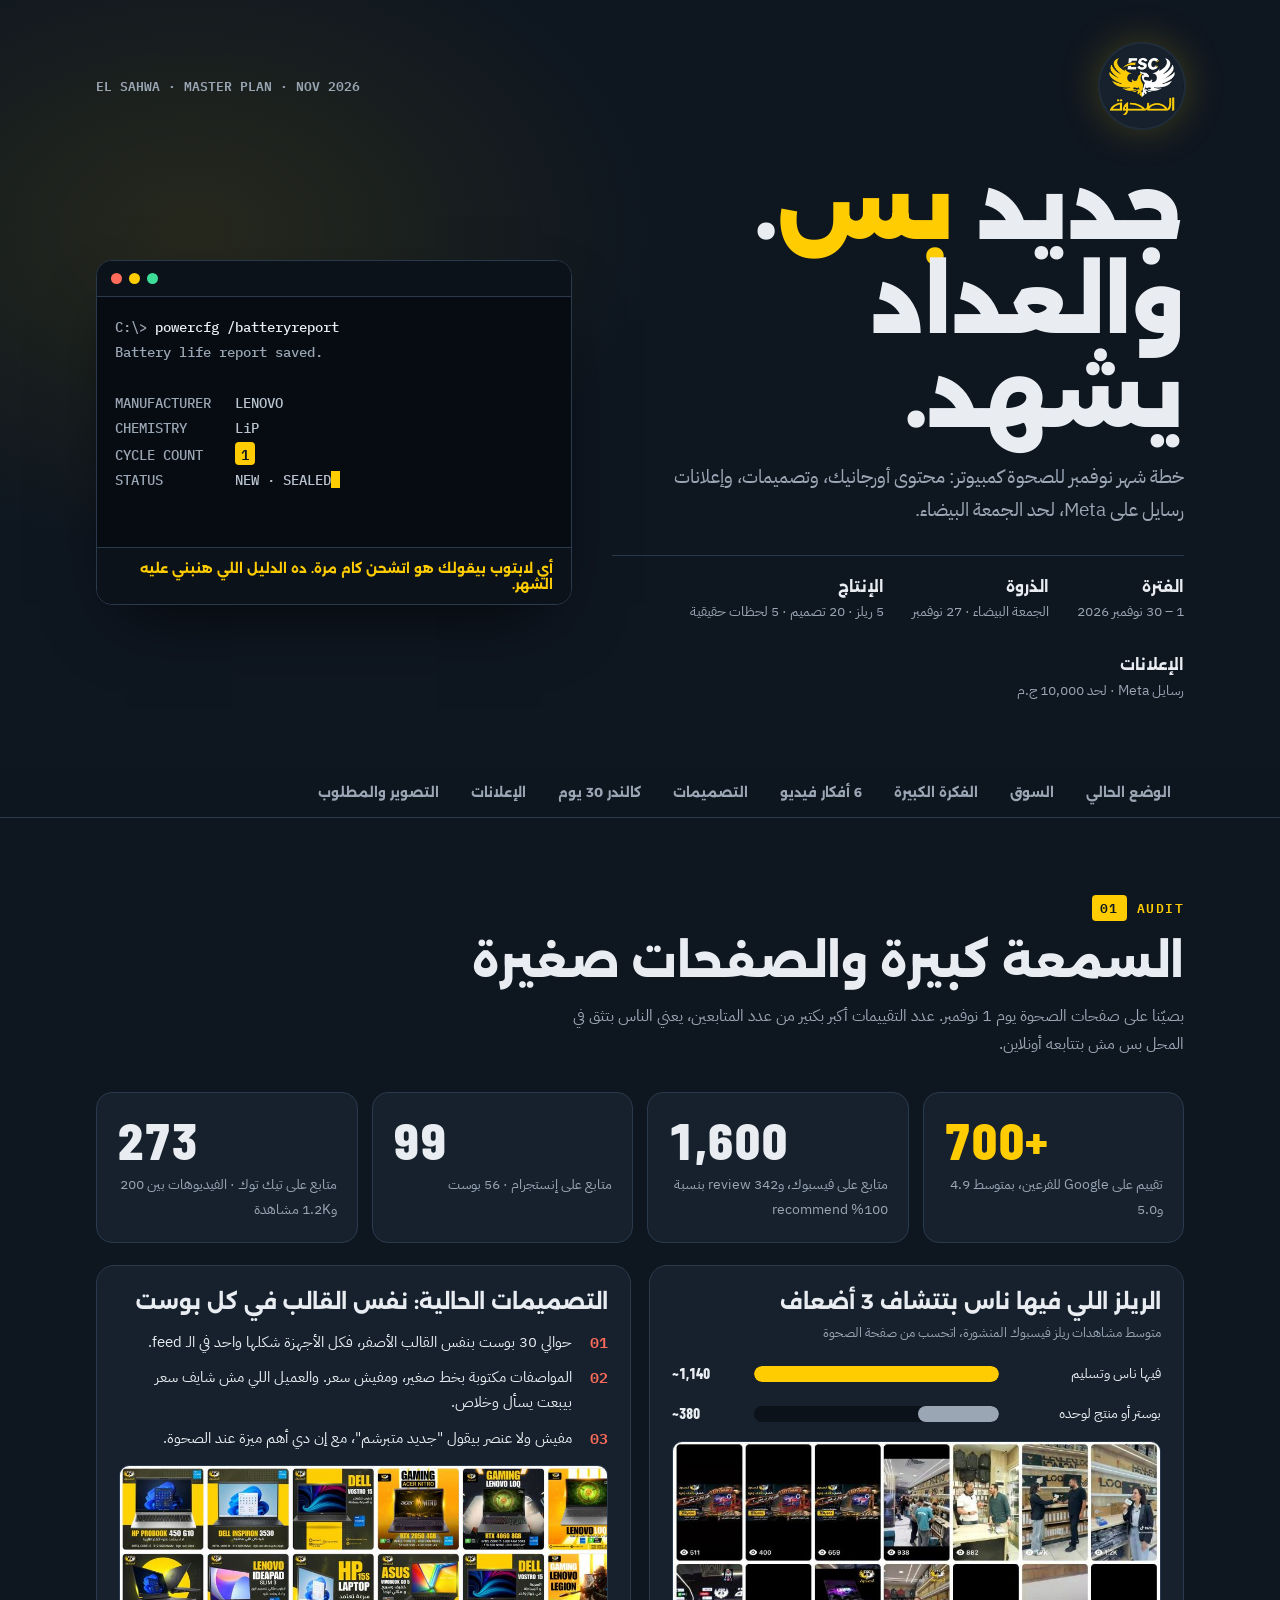
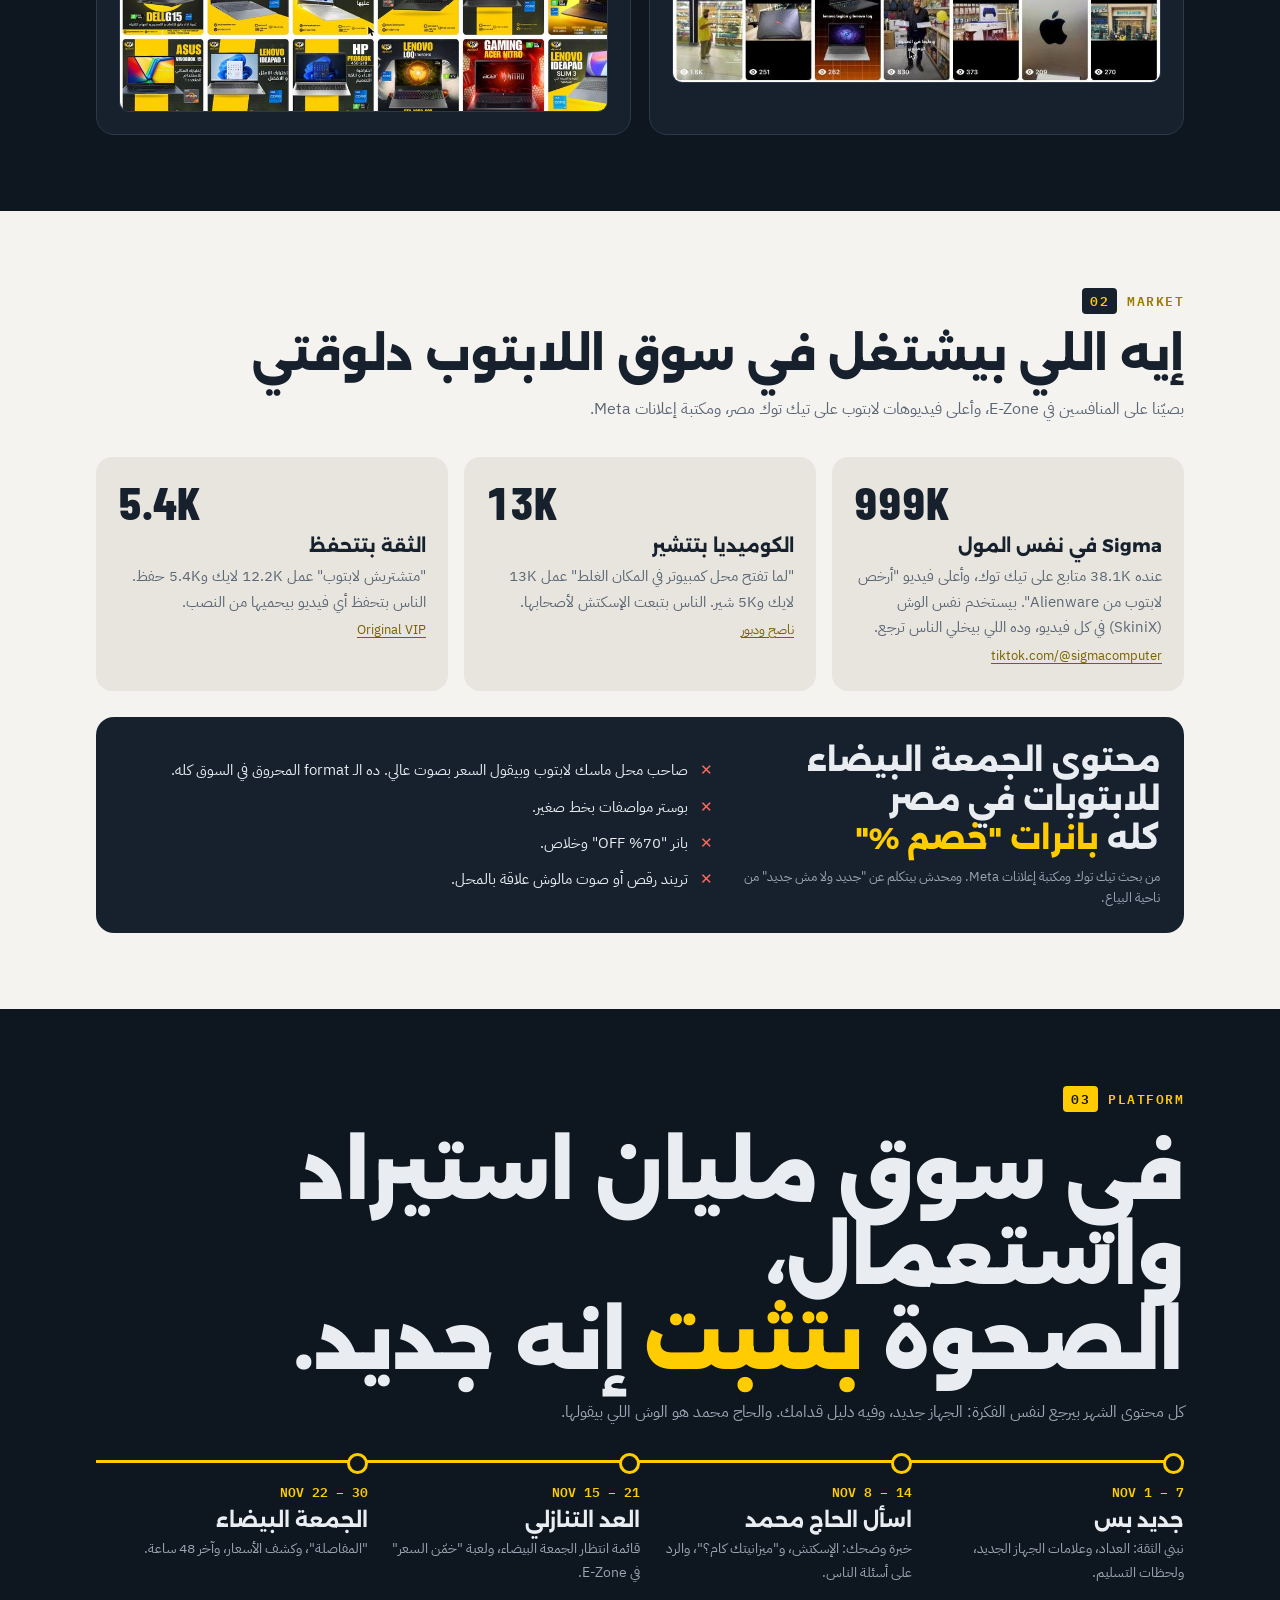
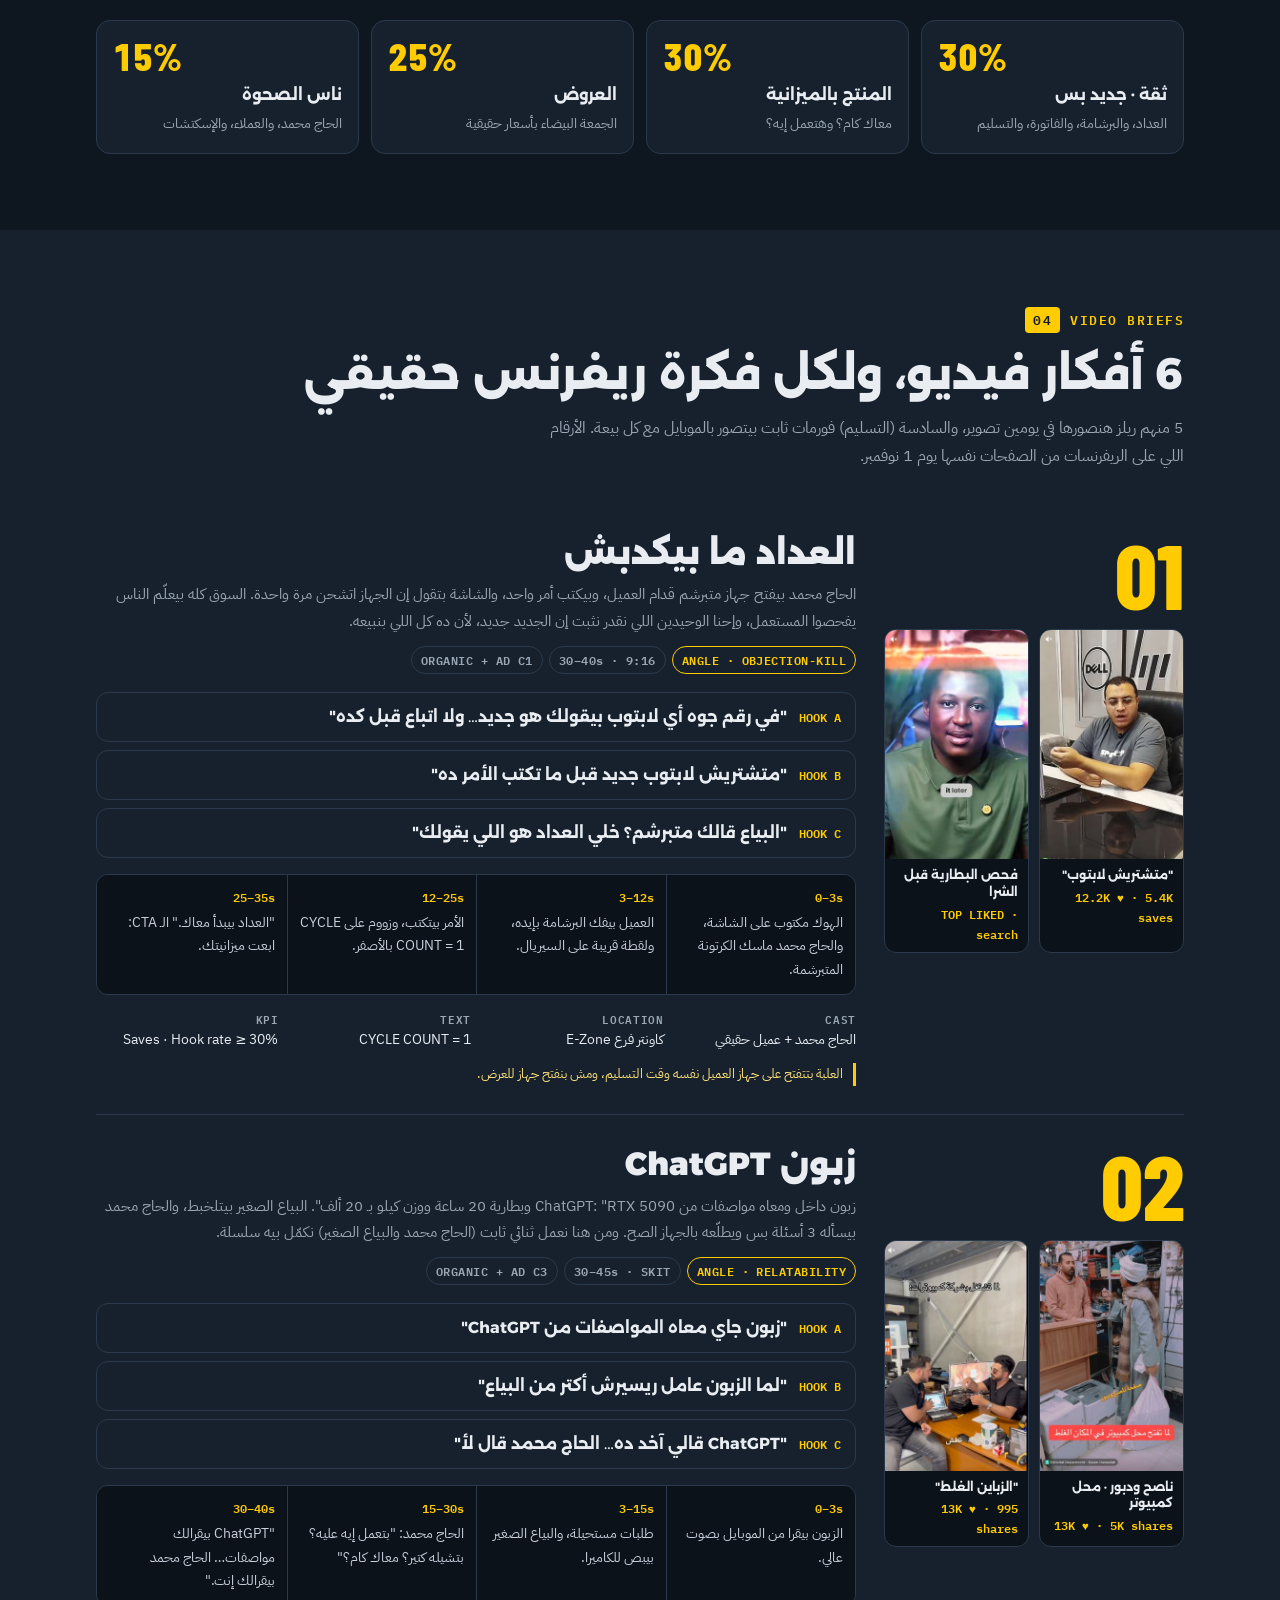
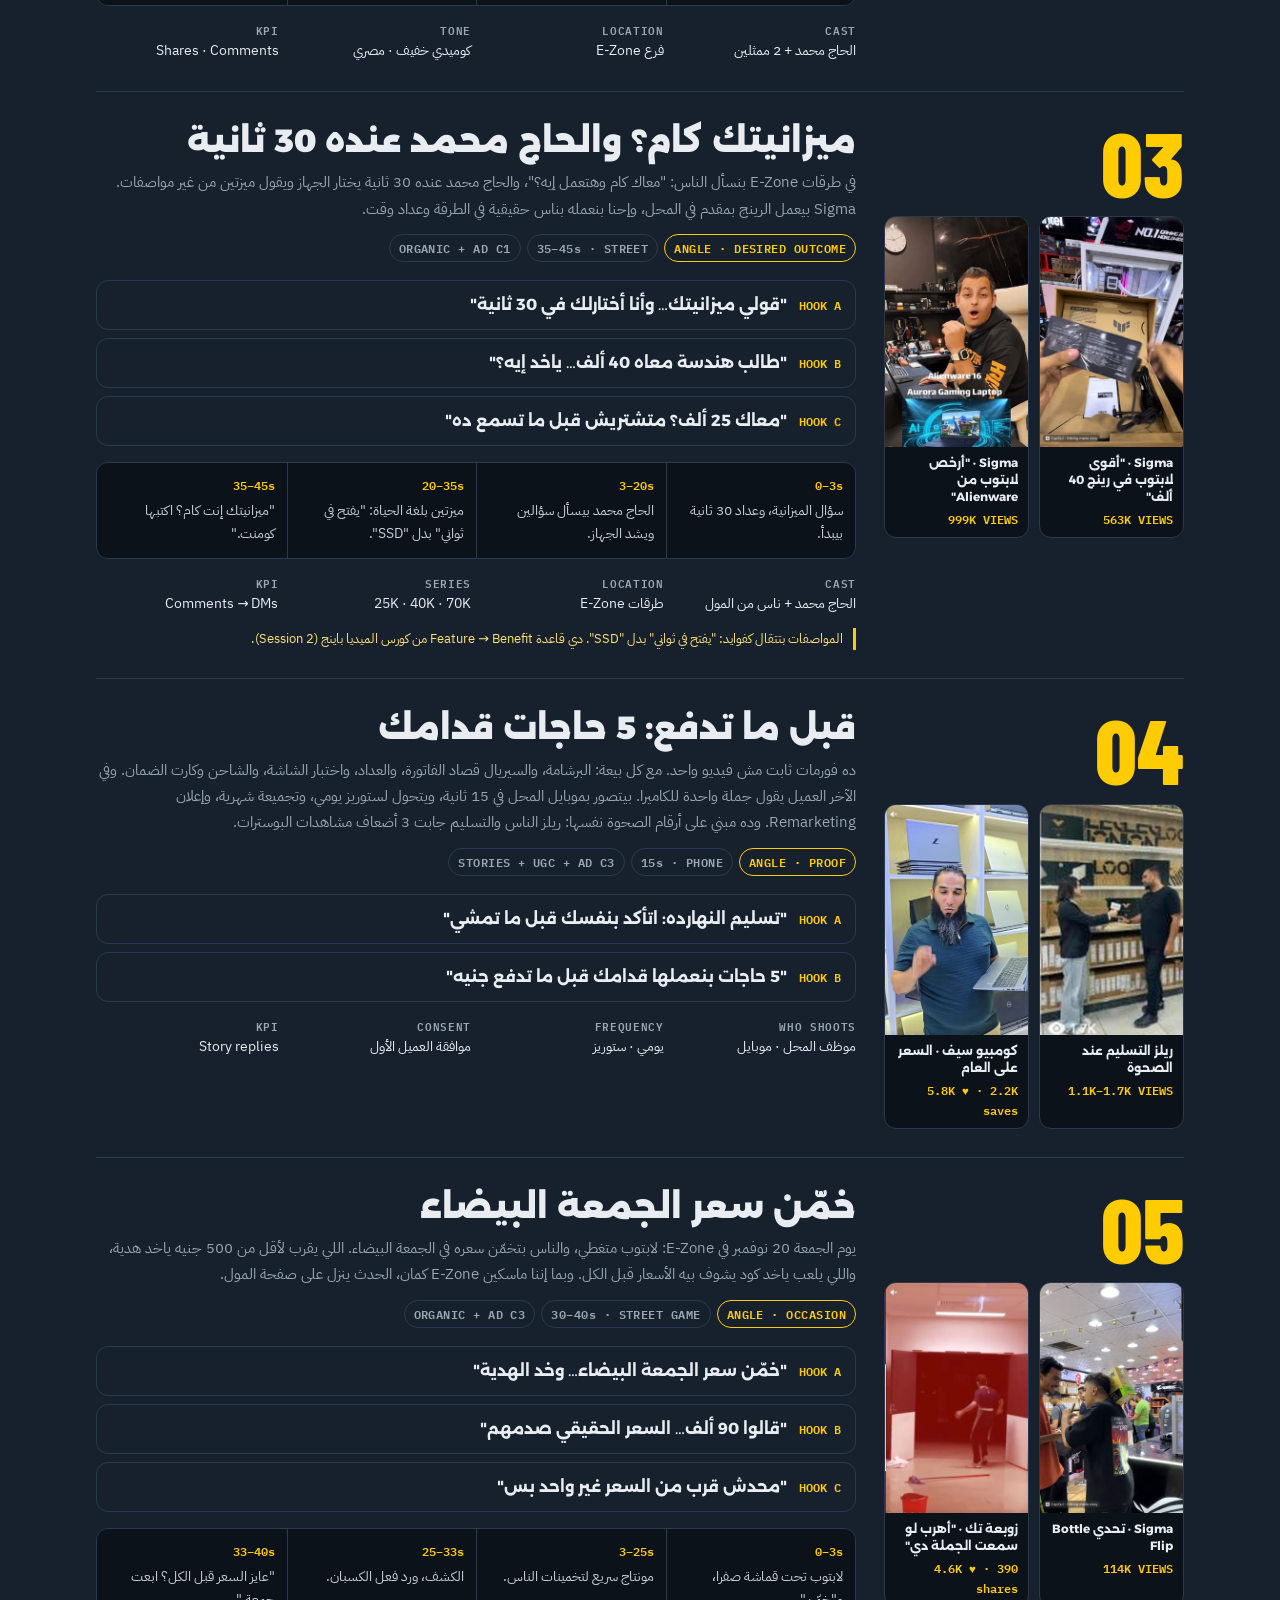
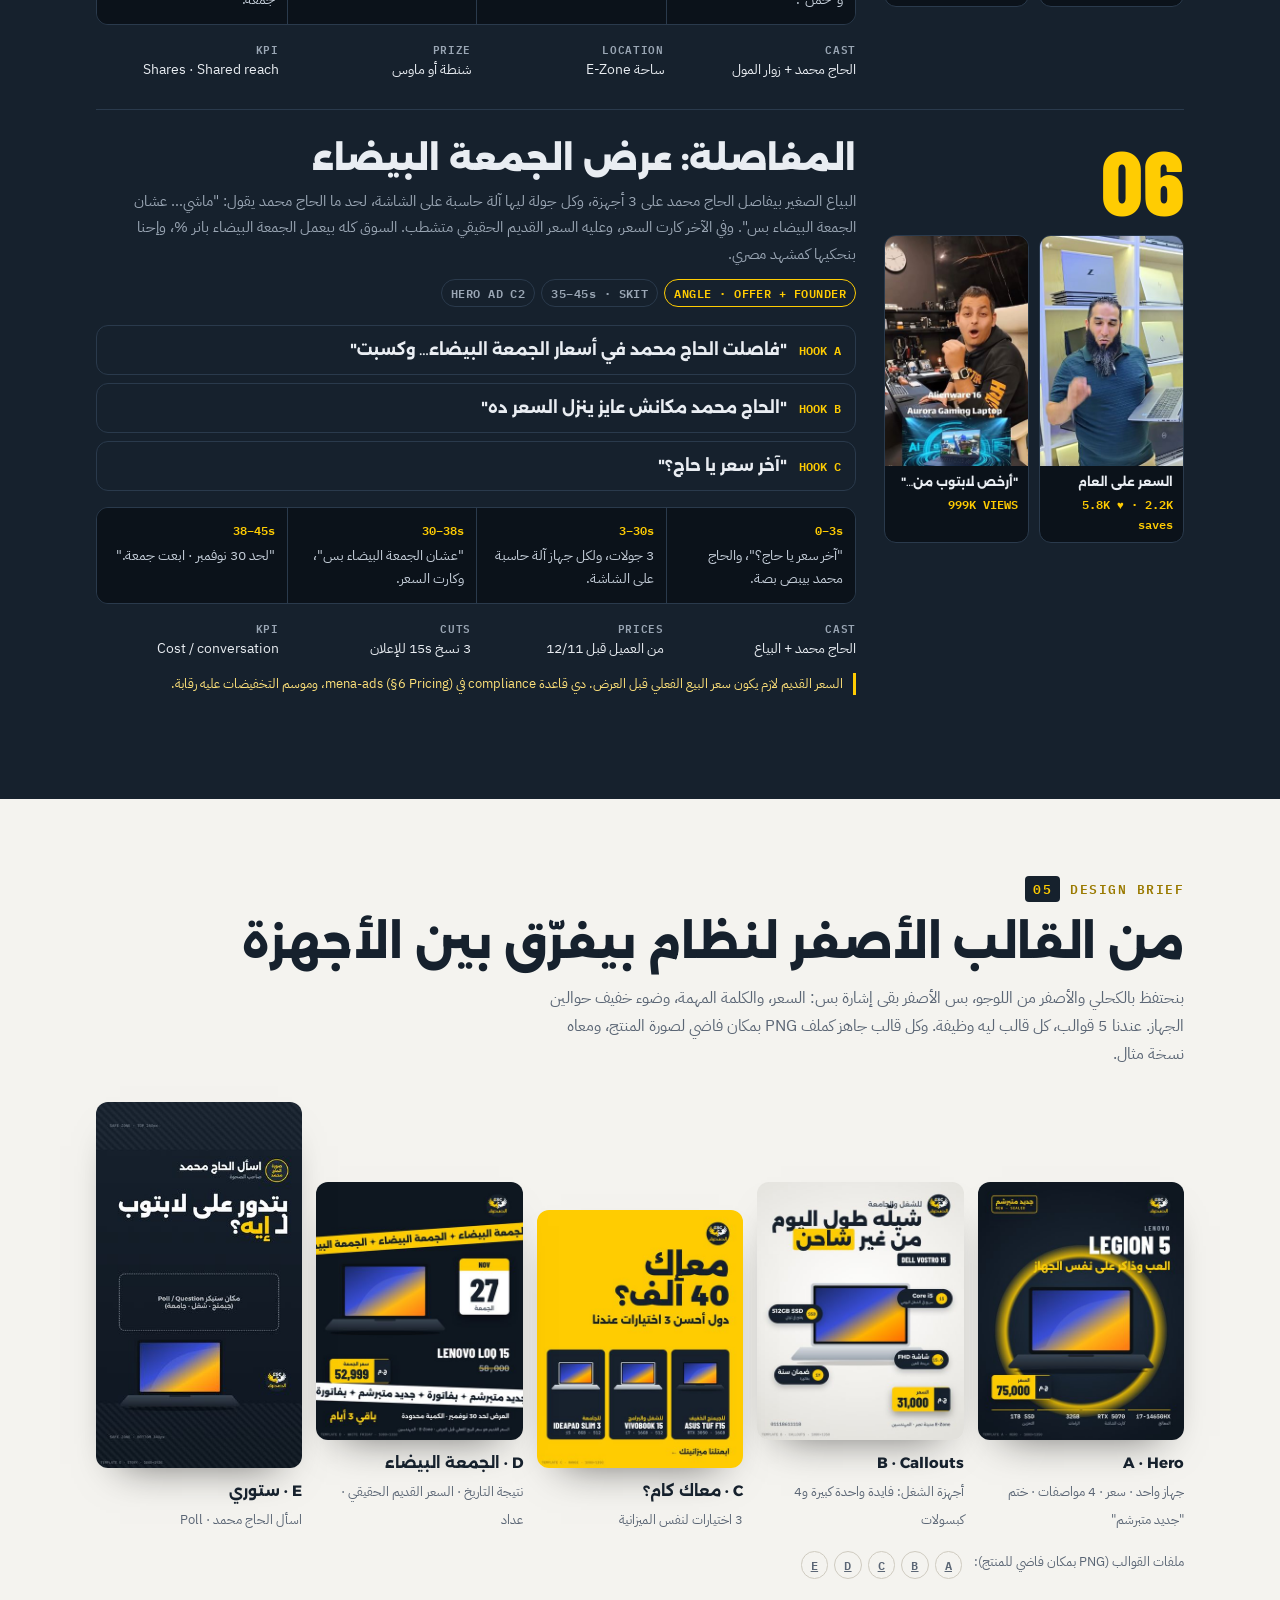
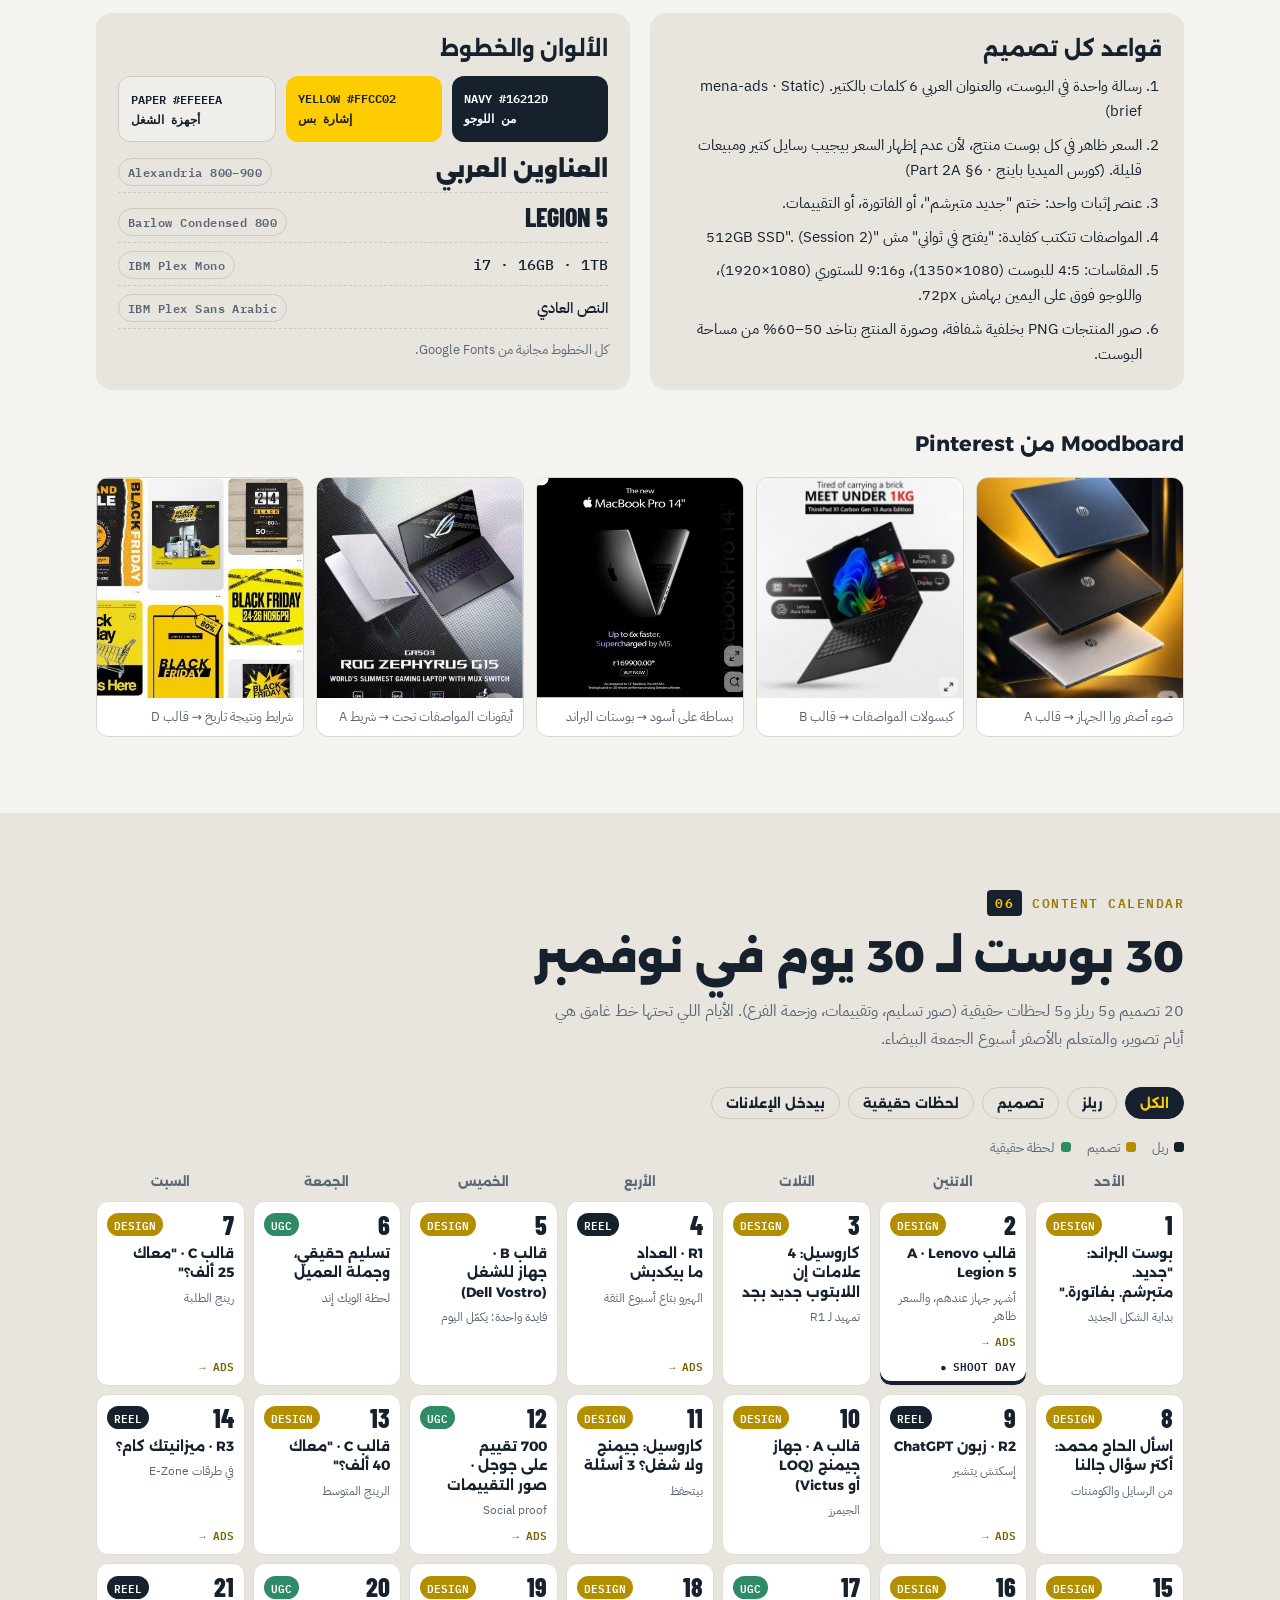
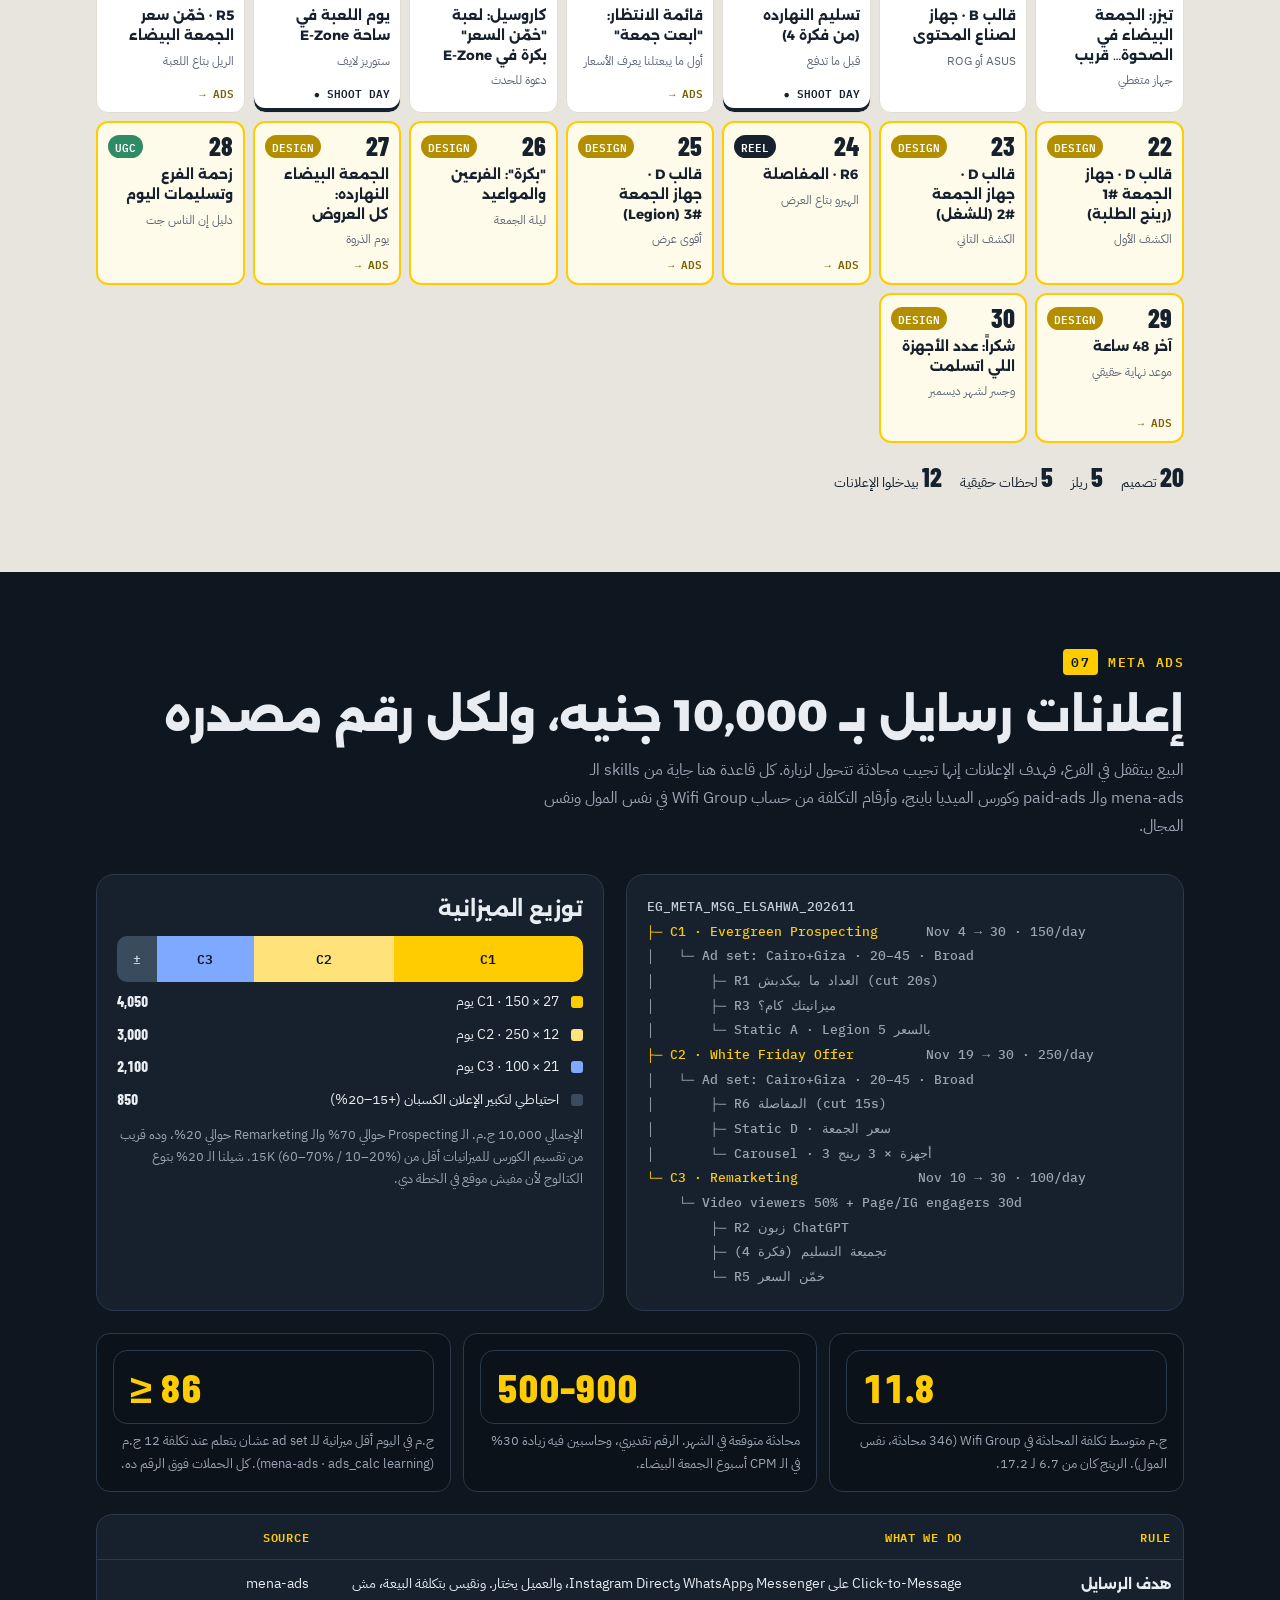
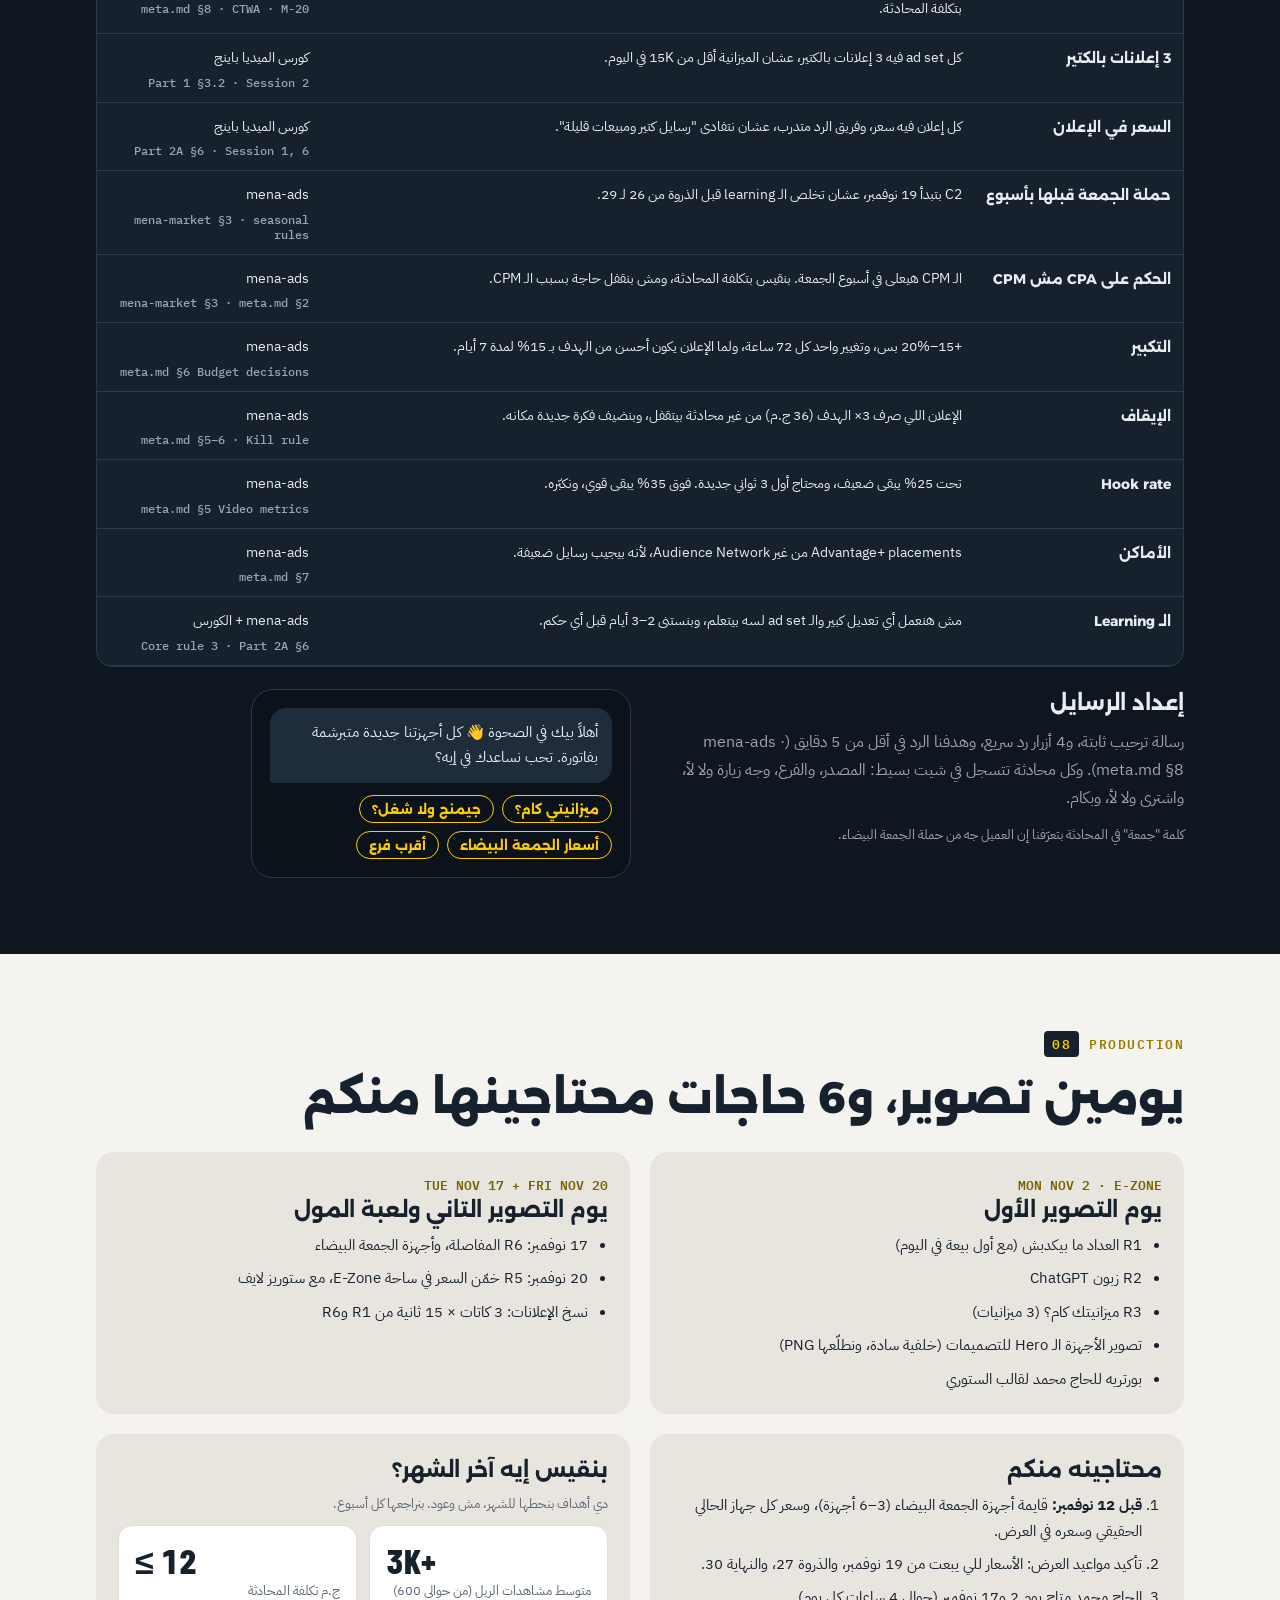
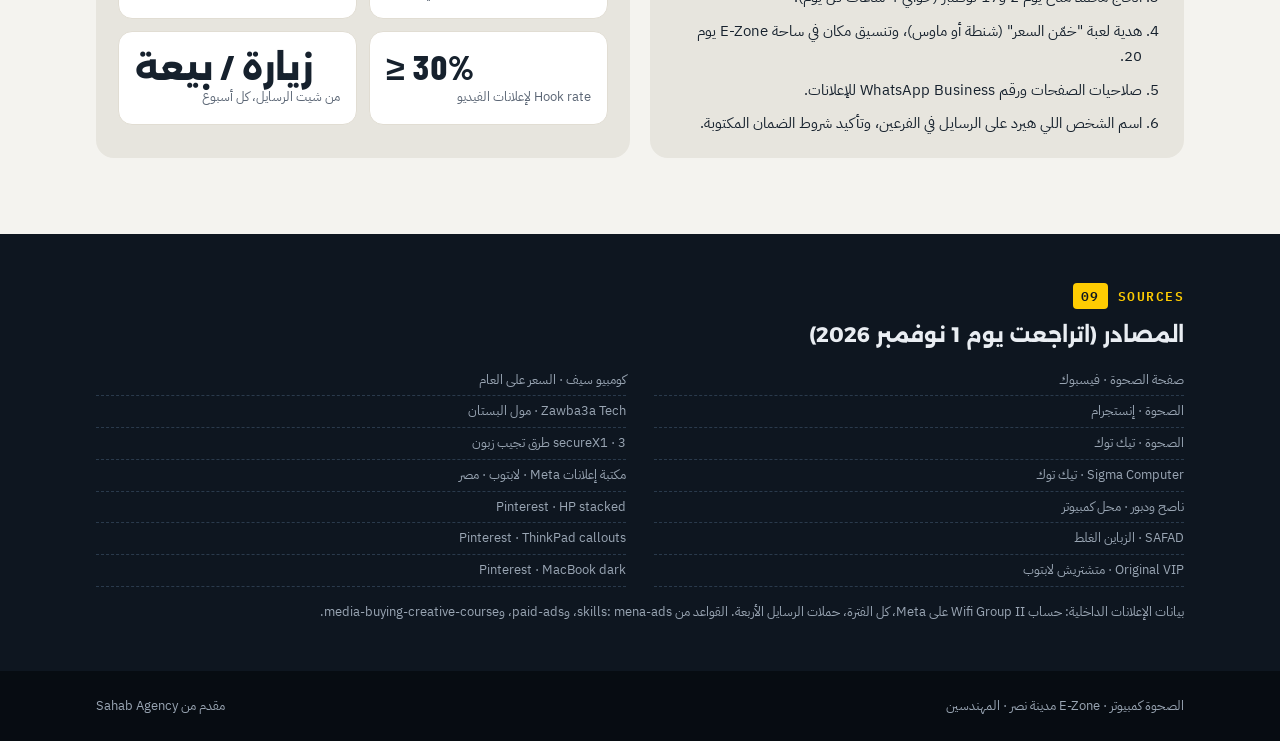
==== plan/index.html @ 5123e462 "Add November master plan (content, design templates, calendar, ads) Co-Authored-By: Claude Opus 5.5 " ====
<!doctype html>
<html lang="ar" dir="rtl">
<head>
<meta charset="utf-8">
<meta name="viewport" content="width=device-width, initial-scale=1, viewport-fit=cover">
<title>ماستر بلان الصحوة · نوفمبر</title>
<link rel="stylesheet" href="fonts.css">
<style>
/* Layout: laptop-store night shift — navy-black from the ESC logo, yellow used only as signal (prices, counters, the one word that matters); paper bands for working sections (calendar, ads). Single deliberate brand look. */
:root{
  --ink:#0E1620; --navy:#16212D; --navy2:#1E2C3B; --line:#2A3A4C;
  --yellow:#FFCC02; --yellow2:#FFE27A;
  --paper:#F4F3EF; --paper2:#E7E5DE; --text:#E9EDF2; --muted:#9AA6B4; --dark:#16212D; --dmuted:#5B6675;
  --red:#FF6B5B; --green:#3DDC97; --blue:#7FA8FF;
  --ar:"Alexandria","IBM Plex Sans Arabic",system-ui,sans-serif;
  --body:"IBM Plex Sans Arabic","Readex Pro",system-ui,sans-serif;
  --cond:"Barlow Condensed","Alexandria",sans-serif;
  --mono:"IBM Plex Mono",ui-monospace,monospace;
  --ease:cubic-bezier(.2,.7,.2,1);
  color-scheme:dark;
}
*{box-sizing:border-box}
html{direction:rtl;scroll-behavior:smooth}
body{margin:0;background:var(--ink);color:var(--text);font-family:var(--body);font-size:16px;line-height:1.75;overflow-x:hidden}
.wrap{max-width:1120px;margin:0 auto;padding-left:max(16px,env(safe-area-inset-left,0px));padding-right:max(16px,env(safe-area-inset-right,0px))}
section{padding-block:76px;position:relative}
.paper{background:var(--paper);color:var(--dark)}
.navy{background:var(--navy)}
h1,h2,h3,h4{font-family:var(--ar);margin:0;line-height:1.3;text-wrap:balance}
h2{font-size:clamp(28px,4.2vw,44px);font-weight:800}
h3{font-size:21px;font-weight:700}
p{margin:0}
a{color:inherit}
.eyebrow{display:inline-flex;align-items:center;gap:10px;font:600 12.5px var(--mono);letter-spacing:.12em;color:var(--yellow);text-transform:uppercase;margin-bottom:12px;direction:ltr}
.eyebrow b{background:var(--yellow);color:var(--ink);padding:2px 8px;border-radius:4px}
.paper .eyebrow{color:#9A7A00}
.paper .eyebrow b{background:var(--dark);color:var(--yellow)}
.lead{color:var(--muted);max-width:64ch;margin:12px 0 34px}
.paper .lead{color:var(--dmuted)}
.mono{font-family:var(--mono);direction:ltr;unicode-bidi:isolate}
.num{font-family:var(--cond);font-weight:800;font-variant-numeric:tabular-nums;direction:ltr;unicode-bidi:isolate}
.src{font-size:12.5px;color:var(--muted)}
.paper .src{color:var(--dmuted)}
.tag{display:inline-block;font:600 11.5px var(--mono);letter-spacing:.04em;padding:3px 9px;border-radius:99px;border:1px solid var(--line);color:var(--muted);direction:ltr}
.tag.y{border-color:var(--yellow);color:var(--yellow)}
.paper .tag{border-color:#CFCBC0;color:var(--dmuted)}

/* progress */
.progress{position:fixed;top:0;left:0;right:0;height:3px;z-index:30;padding-top:env(safe-area-inset-top,0px);pointer-events:none}
.progress i{display:block;height:3px;background:var(--yellow);transform-origin:right;transform:scaleX(0)}
/* nav */
.toc{position:sticky;top:env(safe-area-inset-top,0px);z-index:20;background:rgba(14,22,32,.92);backdrop-filter:blur(8px);border-bottom:1px solid var(--line)}
.toc .wrap{display:flex;gap:6px;overflow-x:auto;padding-block:10px;scrollbar-width:none}
.toc a{flex:none;font:600 13px var(--ar);text-decoration:none;color:var(--muted);padding:6px 12px;border-radius:99px;border:1px solid transparent}
.toc a:hover,.toc a:focus-visible{color:var(--text);border-color:var(--line)}
.toc a.on{color:var(--ink);background:var(--yellow)}

/* hero */
.hero{padding-block:44px 64px;overflow:hidden;background:radial-gradient(60% 70% at 15% 30%,rgba(255,204,2,.10),transparent 60%),var(--ink)}
.hero .top{display:flex;justify-content:space-between;align-items:center;gap:12px;flex-wrap:wrap}
.hero .top img{width:84px;height:84px;border-radius:50%;box-shadow:0 0 0 2px var(--navy2),0 0 40px rgba(255,204,2,.25)}
.hero .top span{font:600 12.5px var(--mono);color:var(--muted);direction:ltr}
.hgrid{display:grid;grid-template-columns:1.2fr 1fr;gap:40px;align-items:center;margin-top:34px}
@media (max-width:880px){.hgrid{grid-template-columns:1fr}}
.hero h1{font-size:clamp(40px,7vw,84px);font-weight:900;line-height:1.12}
.hero h1 em{font-style:normal;color:var(--yellow)}
.hero .sub{color:var(--muted);font-size:clamp(16px,2vw,19px);max-width:48ch;margin-top:16px}
.hero .meta{display:flex;gap:28px;flex-wrap:wrap;margin-top:28px;padding-top:18px;border-top:1px solid var(--line);font-size:14px;color:var(--muted)}
.hero .meta b{display:block;color:var(--text);font-family:var(--ar);font-size:15px}
.term{background:#070C12;border:1px solid var(--line);border-radius:16px;overflow:hidden;box-shadow:0 30px 70px -30px rgba(0,0,0,.8);direction:ltr}
.term .bar{display:flex;gap:7px;padding:12px 14px;background:#0B121A;border-bottom:1px solid var(--line)}
.term .bar i{width:11px;height:11px;border-radius:50%;background:#2A3A4C}
.term .bar i:first-child{background:var(--red)}.term .bar i:nth-child(2){background:var(--yellow)}.term .bar i:nth-child(3){background:var(--green)}
.term pre{margin:0;padding:18px 18px 22px;font:500 14px/1.8 var(--mono);color:#B9C4D0;white-space:pre-wrap;min-height:250px}
.term .cmd{color:var(--text)}
.term .k{color:var(--muted)}
.term .hit{color:var(--ink);background:var(--yellow);padding:0 6px;border-radius:4px;font-weight:600}
.term .cur{display:inline-block;width:9px;height:17px;background:var(--yellow);vertical-align:-3px;animation:blink 1s steps(1) infinite}
@keyframes blink{50%{opacity:0}}
.term .note{font:600 13px var(--ar);direction:rtl;padding:12px 18px;border-top:1px solid var(--line);color:var(--yellow);background:#0B121A}

/* stats */
.stats{display:grid;grid-template-columns:repeat(4,1fr);gap:14px}
@media (max-width:860px){.stats{grid-template-columns:repeat(2,1fr)}}
.st{background:var(--navy);border:1px solid var(--line);border-radius:16px;padding:20px;min-width:0}
.st .num{font-size:52px;line-height:1;color:var(--text)}
.st .num small{font-size:20px;color:var(--muted)}
.st p{font-size:14px;color:var(--muted);margin-top:8px}
.st.hl .num{color:var(--yellow)}
.vs{display:grid;grid-template-columns:1fr 1fr;gap:18px;margin-top:22px}
@media (max-width:860px){.vs{grid-template-columns:1fr}}
.panel{background:var(--navy);border:1px solid var(--line);border-radius:18px;padding:22px;min-width:0}
.panel h3{margin-bottom:6px}
.panel img{width:100%;height:auto;border-radius:10px;display:block;margin-top:14px;border:1px solid var(--line)}
.bars{display:grid;gap:16px;margin-top:18px}
.bar{display:grid;grid-template-columns:150px 1fr 70px;gap:12px;align-items:center;font-size:14px}
.bar .t{height:16px;border-radius:99px;background:#0B121A;overflow:hidden}
.bar .t i{display:block;height:100%;border-radius:99px;background:var(--muted);transform-origin:right}
.bar.y .t i{background:var(--yellow)}
.bar .v{text-align:left}
@media (max-width:480px){.bar{grid-template-columns:104px 1fr 56px;font-size:13px}}
.probs{list-style:none;padding:0;margin:14px 0 0;display:grid;gap:10px}
.probs li{display:grid;grid-template-columns:28px 1fr;gap:8px;font-size:14.5px}
.probs li b{color:var(--red);font-family:var(--mono)}

/* market */
.mk{display:grid;grid-template-columns:repeat(3,1fr);gap:16px}
@media (max-width:900px){.mk{grid-template-columns:1fr}}
.mcard{background:var(--paper2);border-radius:16px;padding:22px;min-width:0}
.mcard .num{font-size:46px;color:var(--dark);line-height:1}
.mcard h3{margin:10px 0 6px;font-size:18px}
.mcard p{font-size:14.5px;color:var(--dmuted)}
.mcard a{font-size:13px;color:#7A6100;text-decoration:underline;text-underline-offset:3px}
.nope{margin-top:26px;background:var(--dark);color:var(--text);border-radius:18px;padding:24px;display:grid;grid-template-columns:1fr 1.4fr;gap:24px;align-items:center}
@media (max-width:860px){.nope{grid-template-columns:1fr}}
.nope h3{font-size:clamp(22px,3vw,30px);font-weight:800}
.nope h3 em{font-style:normal;color:var(--yellow)}
.nope ul{list-style:none;margin:0;padding:0;display:grid;gap:10px}
.nope li{display:flex;gap:12px;align-items:flex-start;font-size:15px}
.nope li::before{content:"✕";color:var(--red);font-weight:700;flex:none}

/* platform */
.thesis{font:900 clamp(34px,6.4vw,74px)/1.15 var(--ar);margin:6px 0 10px}
.thesis em{font-style:normal;color:var(--yellow)}
.phases{display:grid;grid-template-columns:repeat(4,1fr);gap:0;margin-top:34px;border-top:3px solid var(--line);position:relative}
.phases .fill{position:absolute;top:-3px;right:0;height:3px;width:100%;background:var(--yellow);transform-origin:right}
@media (max-width:860px){.phases{grid-template-columns:1fr 1fr}}
@media (max-width:480px){.phases{grid-template-columns:1fr}}
.ph{padding:18px 0 0 18px;position:relative}
.ph::before{content:"";position:absolute;top:-10px;right:0;width:15px;height:15px;border-radius:50%;background:var(--ink);border:3px solid var(--yellow)}
.ph .d{font:600 12.5px var(--mono);color:var(--yellow);direction:ltr;text-align:right}
.ph h3{font-size:20px;margin:4px 0}
.ph p{font-size:14px;color:var(--muted)}
.pillars{display:grid;grid-template-columns:repeat(4,1fr);gap:12px;margin-top:34px}
@media (max-width:860px){.pillars{grid-template-columns:1fr 1fr}}
.pil{border:1px solid var(--line);border-radius:14px;padding:16px;background:var(--navy)}
.pil .num{font-size:38px;color:var(--yellow);line-height:1}
.pil b{display:block;font-family:var(--ar);margin-top:6px}
.pil span{font-size:13.5px;color:var(--muted)}

/* ideas */
.idea{display:grid;grid-template-columns:300px 1fr;gap:28px;padding:28px 0;border-top:1px solid var(--line)}
.idea:first-of-type{border-top:0}
@media (max-width:900px){.idea{grid-template-columns:1fr}}
.idea .no{font:800 92px/0.9 var(--cond);color:var(--yellow);direction:ltr;text-align:right}
.idea .refs{display:grid;grid-template-columns:1fr 1fr;gap:10px;margin-top:14px}
.ref{display:block;text-decoration:none;background:#0B121A;border:1px solid var(--line);border-radius:12px;overflow:hidden;transition:transform .35s var(--ease),border-color .35s}
.ref:hover{transform:translateY(-3px);border-color:var(--yellow)}
.ref img{width:100%;aspect-ratio:300/482;object-fit:cover;display:block}
.ref div{padding:8px 10px}
.ref b{display:block;font:600 12px var(--ar);color:var(--text);line-height:1.4}
.ref span{display:block;font:600 11.5px var(--mono);color:var(--yellow);direction:ltr;text-align:right;margin-top:3px}
.idea h3{font-size:clamp(24px,3vw,32px);font-weight:900}
.idea .why{color:var(--muted);margin-top:8px;font-size:15px}
.chips{display:flex;flex-wrap:wrap;gap:6px;margin-top:12px}
.hooks{margin-top:18px;display:grid;gap:8px}
.hook{display:grid;grid-template-columns:auto 1fr;gap:12px;align-items:baseline;background:var(--navy);border:1px solid var(--line);border-radius:12px;padding:10px 14px}
.hook i{font:600 11.5px var(--mono);font-style:normal;color:var(--yellow);direction:ltr}
.hook b{font-family:var(--ar);font-weight:700;font-size:16px}
.beats{margin-top:16px;display:grid;grid-template-columns:repeat(4,1fr);gap:0;border-radius:12px;overflow:hidden;border:1px solid var(--line)}
@media (max-width:640px){.beats{grid-template-columns:1fr 1fr}}
.beat{padding:12px;background:#0B121A;border-left:1px solid var(--line);min-width:0}
.beat:last-child{border-left:0}
.beat .s{font:600 11.5px var(--mono);color:var(--yellow);direction:ltr;text-align:right}
.beat p{font-size:13.5px;color:#C6CFDA;margin-top:4px}
.spec{display:grid;grid-template-columns:repeat(4,1fr);gap:10px;margin-top:14px}
@media (max-width:640px){.spec{grid-template-columns:1fr 1fr}}
.spec div{font-size:13.5px}
.spec span{display:block;font:600 11px var(--mono);color:var(--muted);direction:ltr;text-align:right;letter-spacing:.06em}
.flag{margin-top:12px;font-size:13px;color:var(--yellow2);border-right:3px solid var(--yellow);padding-right:10px}

/* design */
.tgrid{display:grid;grid-template-columns:repeat(5,1fr);gap:14px;align-items:end}
@media (max-width:980px){.tgrid{grid-template-columns:repeat(3,1fr)}}
@media (max-width:560px){.tgrid{grid-template-columns:1fr 1fr}}
.tp{min-width:0}
.tp img{width:100%;height:auto;display:block;border-radius:12px;box-shadow:0 20px 40px -24px rgba(0,0,0,.6);transition:transform .45s var(--ease)}
.tp:hover img{transform:translateY(-6px) rotate(-.6deg)}
.tp b{display:block;font-family:var(--ar);margin-top:10px;font-size:15px}
.tp span{font-size:13px;color:var(--dmuted)}
.rules{display:grid;grid-template-columns:1fr 1fr;gap:20px;margin-top:34px}
@media (max-width:860px){.rules{grid-template-columns:1fr}}
.rbox{background:var(--paper2);border-radius:16px;padding:22px;min-width:0}
.rbox h3{margin-bottom:12px}
.rbox ol,.rbox ul{margin:0;padding-right:20px;display:grid;gap:8px;font-size:14.5px}
.sw{display:flex;gap:10px;margin-top:14px;flex-wrap:wrap}
.sw div{flex:1;min-width:110px;border-radius:12px;padding:12px;font:600 12px var(--mono);direction:ltr}
.type{display:grid;gap:8px;margin-top:14px}
.type div{display:flex;justify-content:space-between;gap:10px;align-items:baseline;border-bottom:1px dashed #CFCBC0;padding-bottom:6px}
.mood{display:grid;grid-template-columns:repeat(5,1fr);gap:12px;margin-top:20px}
@media (max-width:860px){.mood{grid-template-columns:repeat(3,1fr)}}
@media (max-width:480px){.mood{grid-template-columns:1fr 1fr}}
.mood a{display:block;text-decoration:none;border-radius:12px;overflow:hidden;background:#fff;border:1px solid #DAD6CB}
.mood img{width:100%;height:220px;object-fit:cover;display:block}
.mood .wide{grid-column:span 2}
.mood span{display:block;padding:8px 10px;font-size:12.5px;color:var(--dmuted)}
.before{display:grid;grid-template-columns:1fr 1fr;gap:16px;margin-top:20px}
@media (max-width:760px){.before{grid-template-columns:1fr}}
.before figure{margin:0;background:var(--paper2);border-radius:14px;padding:12px}
.before img{width:100%;height:auto;border-radius:8px;display:block}
.before figcaption{font-size:13.5px;color:var(--dmuted);margin-top:8px}

/* calendar */
.filters{display:flex;gap:8px;flex-wrap:wrap;margin-bottom:18px}
.filters button{font:600 13px var(--ar);border:1px solid #CFCBC0;background:transparent;color:var(--dark);padding:7px 14px;border-radius:99px;cursor:pointer}
.filters button[aria-pressed="true"]{background:var(--dark);color:var(--yellow);border-color:var(--dark)}
.legend{display:flex;gap:16px;flex-wrap:wrap;font-size:13px;color:var(--dmuted);margin-bottom:14px}
.legend span::before{content:"";display:inline-block;width:10px;height:10px;border-radius:3px;margin-left:6px;background:var(--c)}
.cal{display:grid;grid-template-columns:repeat(7,minmax(0,1fr));gap:8px}
.dow{font:700 12.5px var(--ar);color:var(--dmuted);text-align:center;padding-bottom:4px}
.day{background:#fff;border:1px solid #E1DDD3;border-radius:12px;padding:10px;min-height:150px;display:flex;flex-direction:column;gap:6px;min-width:0;transition:opacity .3s,transform .3s}
.day.blank{background:transparent;border:0}
.day .dn{display:flex;justify-content:space-between;align-items:center}
.day .dn b{font:800 26px/1 var(--cond);direction:ltr}
.day .k{font:700 10.5px var(--mono);padding:2px 7px;border-radius:99px;color:#fff;background:var(--c);direction:ltr}
.day h4{font-size:13.5px;line-height:1.45;font-weight:700}
.day p{font-size:12px;color:var(--dmuted);line-height:1.5}
.day .ad{margin-top:auto;font:600 10.5px var(--mono);color:#7A6100;direction:ltr;text-align:right}
.day.wf{border:2px solid var(--yellow);background:#FFFBEA}
.day.dim{opacity:.18;transform:scale(.97)}
.day.shoot{box-shadow:inset 0 -4px 0 var(--dark)}
@media (max-width:900px){.cal{grid-template-columns:1fr 1fr}.dow,.day.blank{display:none}.day{min-height:0}}
@media (max-width:420px){.cal{grid-template-columns:1fr}}
.cnt{display:flex;gap:18px;flex-wrap:wrap;margin-top:18px;font-size:14px}
.cnt b{font:800 26px var(--cond)}

/* ads */
.adgrid{display:grid;grid-template-columns:1.1fr 1fr;gap:22px}
@media (max-width:900px){.adgrid{grid-template-columns:1fr}}
.tree{background:var(--navy);border:1px solid var(--line);border-radius:18px;padding:20px;font:500 13px/1.9 var(--mono);direction:ltr;overflow-x:auto;white-space:pre;color:#C6CFDA}
.tree .y{color:var(--yellow)}.tree .m{color:var(--muted)}
.budget{background:var(--navy);border:1px solid var(--line);border-radius:18px;padding:20px}
.stack{display:flex;height:46px;border-radius:10px;overflow:hidden;margin:14px 0 8px}
.stack i{display:grid;place-items:center;font:700 13px var(--mono);color:var(--ink);font-style:normal;transform-origin:right;white-space:nowrap;overflow:hidden}
.bl{display:grid;gap:8px;font-size:14px}
.bl div{display:grid;grid-template-columns:14px 1fr auto;gap:10px;align-items:center}
.bl i{width:12px;height:12px;border-radius:3px}
.est{display:grid;grid-template-columns:repeat(3,1fr);gap:12px;margin-top:22px}
@media (max-width:640px){.est{grid-template-columns:1fr}}
.est div{border:1px solid var(--line);border-radius:14px;padding:16px;background:#0B121A}
.est .num{font-size:40px;color:var(--yellow);line-height:1}
.est p{font-size:13px;color:var(--muted);margin-top:6px}
.rtable{width:100%;border-collapse:collapse;font-size:14px;min-width:640px}
.rtable th,.rtable td{text-align:right;padding:12px;border-bottom:1px solid var(--line);vertical-align:top}
.rtable th{font:600 12px var(--mono);color:var(--yellow);direction:ltr;text-align:right;letter-spacing:.06em}
.rtable td:first-child{font-family:var(--ar);font-weight:700;white-space:nowrap}
.rtable .s{display:block;font:500 11.5px var(--mono);color:var(--muted);direction:ltr;text-align:right;margin-top:4px}
.scroll{overflow-x:auto;margin-top:22px;border:1px solid var(--line);border-radius:16px;background:var(--navy)}
.msg{display:grid;grid-template-columns:1fr 1fr;gap:18px;margin-top:22px}
@media (max-width:860px){.msg{grid-template-columns:1fr}}
.phone{background:#0B121A;border:1px solid var(--line);border-radius:22px;padding:18px;max-width:380px}
.bub{background:var(--navy2);border-radius:16px 16px 16px 4px;padding:12px 14px;font-size:14.5px}
.qr{display:flex;flex-wrap:wrap;gap:8px;margin-top:12px}
.qr span{border:1px solid var(--yellow);color:var(--yellow);border-radius:99px;padding:5px 12px;font:600 13px var(--ar)}

/* shoot + needs */
.two{display:grid;grid-template-columns:1fr 1fr;gap:20px}
@media (max-width:860px){.two{grid-template-columns:1fr}}
.box{background:var(--paper2);border-radius:18px;padding:22px;min-width:0}
.box h3{margin-bottom:10px}
.box ul,.box ol{margin:0;padding-right:20px;display:grid;gap:8px;font-size:14.5px}
.box .d{font:700 13px var(--mono);color:#7A6100;direction:ltr;text-align:right}
.kpis{display:grid;grid-template-columns:repeat(4,1fr);gap:12px;margin-top:20px}
@media (max-width:860px){.kpis{grid-template-columns:1fr 1fr}}
.kpi{background:#fff;border:1px solid #E1DDD3;border-radius:14px;padding:16px}
.kpi .num{font-size:34px;line-height:1.1}
.kpi p{font-size:13px;color:var(--dmuted)}
.sources{columns:2;column-gap:28px;font-size:13px;color:var(--muted);margin-top:16px}
@media (max-width:760px){.sources{columns:1}}
.sources a{display:block;break-inside:avoid;padding:4px 0;color:var(--muted);text-decoration:none;border-bottom:1px dashed var(--line)}
.sources a:hover{color:var(--yellow)}
footer{background:#070C12;color:var(--muted);font-size:13px;padding-block:24px}
footer .wrap{display:flex;justify-content:space-between;gap:12px;flex-wrap:wrap}
:focus-visible{outline:2px solid var(--yellow);outline-offset:3px}
@page{margin:0}
@media print{
  *{-webkit-print-color-adjust:exact!important;print-color-adjust:exact!important}
  *,*::before,*::after{animation:none!important;transition:none!important}
  .progress,.toc,.filters{display:none!important}
  .day.dim{opacity:1;transform:none}
  .idea,.st,.panel,.mcard,.day,.box,.kpi,.rbox,.tp,.est div,.budget,.tree{break-inside:avoid}
}
@media (prefers-reduced-motion:reduce){*,*::before,*::after{animation:none!important;transition:none!important}html{scroll-behavior:auto}}
</style>
</head>
<body>

<div class="progress" aria-hidden="true"><i id="prog"></i></div>

<header class="hero" id="top">
  <div class="wrap">
    <div class="top"><img src="img/logo.png" alt="شعار الصحوة كمبيوتر"><span>EL SAHWA · MASTER PLAN · NOV 2026</span></div>
    <div class="hgrid">
      <div>
        <h1 data-anim="rise">جديد <em>بس</em>.<br>والعداد يشهد.</h1>
        <p class="sub" data-anim="rise" data-d="120">خطة شهر نوفمبر للصحوة كمبيوتر: محتوى أورجانيك، وتصميمات، وإعلانات رسايل على Meta، لحد الجمعة البيضاء.</p>
        <div class="meta" data-anim="rise" data-d="220">
          <div><b>الفترة</b>1 – 30 نوفمبر 2026</div>
          <div><b>الذروة</b>الجمعة البيضاء · 27 نوفمبر</div>
          <div><b>الإنتاج</b>5 ريلز · 20 تصميم · 5 لحظات حقيقية</div>
          <div><b>الإعلانات</b>رسايل Meta · لحد 10,000 ج.م</div>
        </div>
      </div>
      <div class="term" data-anim="rise" data-d="200" aria-label="شاشة بتعرض أمر تقرير البطارية وعداد الشحن = 1">
        <div class="bar"><i></i><i></i><i></i></div>
<pre id="term"><span class="k">C:\&gt;</span> <span class="cmd">powercfg /batteryreport</span>
<span class="k">Battery life report saved.</span>

<span class="k">MANUFACTURER</span>   LENOVO
<span class="k">CHEMISTRY</span>      LiP
<span class="k">CYCLE COUNT</span>    <span class="hit">1</span>
<span class="k">STATUS</span>         NEW · SEALED<span class="cur"></span></pre>
        <div class="note">أي لابتوب بيقولك هو اتشحن كام مرة. ده الدليل اللي هنبني عليه الشهر.</div>
      </div>
    </div>
  </div>
</header>

<nav class="toc" aria-label="أقسام الخطة"><div class="wrap">
  <a href="#audit">الوضع الحالي</a><a href="#market">السوق</a><a href="#idea">الفكرة الكبيرة</a><a href="#videos">6 أفكار فيديو</a><a href="#design">التصميمات</a><a href="#calendar">كالندر 30 يوم</a><a href="#ads">الإعلانات</a><a href="#shoot">التصوير والمطلوب</a>
</div></nav>

<!-- AUDIT -->
<section id="audit">
  <div class="wrap">
    <div class="eyebrow"><b>01</b> AUDIT</div>
    <h2>السمعة كبيرة والصفحات صغيرة</h2>
    <p class="lead">بصيّنا على صفحات الصحوة يوم 1 نوفمبر. عدد التقييمات أكبر بكتير من عدد المتابعين، يعني الناس بتثق في المحل بس مش بتتابعه أونلاين.</p>
    <div class="stats">
      <div class="st hl" data-anim="rise"><div class="num"><span data-count="700">700</span>+</div><p>تقييم على Google للفرعين، بمتوسط 4.9 و5.0</p></div>
      <div class="st" data-anim="rise" data-d="60"><div class="num"><span data-count="1600">1,600</span></div><p>متابع على فيسبوك، و342 review بنسبة 100% recommend</p></div>
      <div class="st" data-anim="rise" data-d="120"><div class="num"><span data-count="99">99</span></div><p>متابع على إنستجرام · 56 بوست</p></div>
      <div class="st" data-anim="rise" data-d="180"><div class="num"><span data-count="273">273</span></div><p>متابع على تيك توك · الفيديوهات بين 200 و1.2K مشاهدة</p></div>
    </div>
    <div class="vs">
      <div class="panel" data-anim="rise">
        <h3>الريلز اللي فيها ناس بتتشاف 3 أضعاف</h3>
        <p class="src">متوسط مشاهدات ريلز فيسبوك المنشورة، اتحسب من صفحة الصحوة</p>
        <div class="bars">
          <div class="bar y"><span>فيها ناس وتسليم</span><span class="t"><i data-bar style="width:100%"></i></span><span class="v num">~1,140</span></div>
          <div class="bar"><span>بوستر أو منتج لوحده</span><span class="t"><i data-bar style="width:33%"></i></span><span class="v num">~380</span></div>
        </div>
        <img src="img/current-reels.jpg" alt="شبكة ريلز صفحة الصحوة بعدد المشاهدات">
      </div>
      <div class="panel" data-anim="rise" data-d="100">
        <h3>التصميمات الحالية: نفس القالب في كل بوست</h3>
        <ul class="probs">
          <li><b>01</b><span>حوالي 30 بوست بنفس القالب الأصفر، فكل الأجهزة شكلها واحد في الـ feed.</span></li>
          <li><b>02</b><span>المواصفات مكتوبة بخط صغير، ومفيش سعر. والعميل اللي مش شايف سعر بيبعت يسأل وخلاص.</span></li>
          <li><b>03</b><span>مفيش ولا عنصر بيقول "جديد متبرشم"، مع إن دي أهم ميزة عند الصحوة.</span></li>
        </ul>
        <img src="img/current-designs.jpg" alt="شبكة تصميمات صفحة الصحوة الحالية">
      </div>
    </div>
  </div>
</section>

<!-- MARKET -->
<section class="paper" id="market">
  <div class="wrap">
    <div class="eyebrow"><b>02</b> MARKET</div>
    <h2>إيه اللي بيشتغل في سوق اللابتوب دلوقتي</h2>
    <p class="lead">بصيّنا على المنافسين في E-Zone، وأعلى فيديوهات لابتوب على تيك توك مصر، ومكتبة إعلانات Meta.</p>
    <div class="mk">
      <div class="mcard" data-anim="rise"><div class="num">999K</div><h3>Sigma في نفس المول</h3><p>عنده 38.1K متابع على تيك توك، وأعلى فيديو "أرخص لابتوب من Alienware". بيستخدم نفس الوش (SkiniX) في كل فيديو، وده اللي بيخلي الناس ترجع.</p><a href="https://www.tiktok.com/@sigmacomputer" target="_blank" rel="noopener">tiktok.com/@sigmacomputer</a></div>
      <div class="mcard" data-anim="rise" data-d="80"><div class="num">13K</div><h3>الكوميديا بتتشير</h3><p>"لما تفتح محل كمبيوتر في المكان الغلط" عمل 13K لايك و5K شير. الناس بتبعت الإسكتش لأصحابها.</p><a href="https://www.tiktok.com/@nasehwedabor/video/7469939567462731015" target="_blank" rel="noopener">ناصح ودبور</a></div>
      <div class="mcard" data-anim="rise" data-d="160"><div class="num">5.4K</div><h3>الثقة بتتحفظ</h3><p>"متشتريش لابتوب" عمل 12.2K لايك و5.4K حفظ. الناس بتحفظ أي فيديو بيحميها من النصب.</p><a href="https://www.tiktok.com/@original_vip1/video/7511702957272976658" target="_blank" rel="noopener">Original VIP</a></div>
    </div>
    <div class="nope" data-anim="rise">
      <div><h3>محتوى الجمعة البيضاء للابتوبات في مصر كله <em>بانرات "خصم %"</em></h3><p class="src" style="color:var(--muted);margin-top:8px">من بحث تيك توك ومكتبة إعلانات Meta. ومحدش بيتكلم عن "جديد ولا مش جديد" من ناحية البياع.</p></div>
      <ul>
        <li>صاحب محل ماسك لابتوب وبيقول السعر بصوت عالي. ده الـ format المحروق في السوق كله.</li>
        <li>بوستر مواصفات بخط صغير.</li>
        <li>بانر "70% OFF" وخلاص.</li>
        <li>تريند رقص أو صوت مالوش علاقة بالمحل.</li>
      </ul>
    </div>
  </div>
</section>

<!-- BIG IDEA -->
<section id="idea">
  <div class="wrap">
    <div class="eyebrow"><b>03</b> PLATFORM</div>
    <p class="thesis" data-anim="rise">في سوق مليان استيراد واستعمال،<br>الصحوة <em>بتثبت</em> إنه جديد.</p>
    <p class="lead">كل محتوى الشهر بيرجع لنفس الفكرة: الجهاز جديد، وفيه دليل قدامك. والحاج محمد هو الوش اللي بيقولها.</p>
    <div class="phases" data-anim="phases">
      <span class="fill"></span>
      <div class="ph"><div class="d">NOV 1 – 7</div><h3>جديد بس</h3><p>نبني الثقة: العداد، وعلامات الجهاز الجديد، ولحظات التسليم.</p></div>
      <div class="ph"><div class="d">NOV 8 – 14</div><h3>اسأل الحاج محمد</h3><p>خبرة وضحك: الإسكتش، و"ميزانيتك كام؟"، والرد على أسئلة الناس.</p></div>
      <div class="ph"><div class="d">NOV 15 – 21</div><h3>العد التنازلي</h3><p>قائمة انتظار الجمعة البيضاء، ولعبة "خمّن السعر" في E-Zone.</p></div>
      <div class="ph"><div class="d">NOV 22 – 30</div><h3>الجمعة البيضاء</h3><p>"المفاصلة"، وكشف الأسعار، وآخر 48 ساعة.</p></div>
    </div>
    <div class="pillars">
      <div class="pil" data-anim="rise"><div class="num">30%</div><b>ثقة · جديد بس</b><span>العداد، والبرشامة، والفاتورة، والتسليم</span></div>
      <div class="pil" data-anim="rise" data-d="60"><div class="num">30%</div><b>المنتج بالميزانية</b><span>معاك كام؟ وهتعمل إيه؟</span></div>
      <div class="pil" data-anim="rise" data-d="120"><div class="num">25%</div><b>العروض</b><span>الجمعة البيضاء بأسعار حقيقية</span></div>
      <div class="pil" data-anim="rise" data-d="180"><div class="num">15%</div><b>ناس الصحوة</b><span>الحاج محمد، والعملاء، والإسكتشات</span></div>
    </div>
  </div>
</section>

<!-- VIDEOS -->
<section class="navy" id="videos">
  <div class="wrap">
    <div class="eyebrow"><b>04</b> VIDEO BRIEFS</div>
    <h2>6 أفكار فيديو، ولكل فكرة ريفرنس حقيقي</h2>
    <p class="lead">5 منهم ريلز هنصورها في يومين تصوير، والسادسة (التسليم) فورمات ثابت بيتصور بالموبايل مع كل بيعة. الأرقام اللي على الريفرنسات من الصفحات نفسها يوم 1 نوفمبر.</p>

    <article class="idea" data-anim="rise">
      <div>
        <div class="no">01</div>
        <div class="refs">
          <a class="ref" href="https://www.tiktok.com/@original_vip1/video/7511702957272976658" target="_blank" rel="noopener"><img src="img/ref-dont-buy.jpg" alt="ريفرنس متشتريش لابتوب"><div><b>"متشتريش لابتوب"</b><span>12.2K ♥ · 5.4K saves</span></div></a>
          <a class="ref" href="https://www.tiktok.com/@bomzydget/video/7457237615100677382" target="_blank" rel="noopener"><img src="img/ref-battery.jpg" alt="ريفرنس فحص البطارية"><div><b>فحص البطارية قبل الشرا</b><span>TOP LIKED · search</span></div></a>
        </div>
      </div>
      <div>
        <h3>العداد ما بيكدبش</h3>
        <p class="why">الحاج محمد بيفتح جهاز متبرشم قدام العميل، وبيكتب أمر واحد، والشاشة بتقول إن الجهاز اتشحن مرة واحدة. السوق كله بيعلّم الناس يفحصوا المستعمل، وإحنا الوحيدين اللي نقدر نثبت إن الجديد جديد، لأن ده كل اللي بنبيعه.</p>
        <div class="chips"><span class="tag y">ANGLE · OBJECTION-KILL</span><span class="tag">30–40s · 9:16</span><span class="tag">ORGANIC + AD C1</span></div>
        <div class="hooks">
          <div class="hook"><i>HOOK A</i><b>"في رقم جوه أي لابتوب بيقولك هو جديد… ولا اتباع قبل كده"</b></div>
          <div class="hook"><i>HOOK B</i><b>"متشتريش لابتوب جديد قبل ما تكتب الأمر ده"</b></div>
          <div class="hook"><i>HOOK C</i><b>"البياع قالك متبرشم؟ خلي العداد هو اللي يقولك"</b></div>
        </div>
        <div class="beats">
          <div class="beat"><div class="s">0–3s</div><p>الهوك مكتوب على الشاشة، والحاج محمد ماسك الكرتونة المتبرشمة.</p></div>
          <div class="beat"><div class="s">3–12s</div><p>العميل بيفك البرشامة بإيده، ولقطة قريبة على السيريال.</p></div>
          <div class="beat"><div class="s">12–25s</div><p>الأمر بيتكتب، وزووم على CYCLE COUNT = 1 بالأصفر.</p></div>
          <div class="beat"><div class="s">25–35s</div><p>"العداد بيبدأ معاك." الـ CTA: ابعت ميزانيتك.</p></div>
        </div>
        <div class="spec"><div><span>CAST</span>الحاج محمد + عميل حقيقي</div><div><span>LOCATION</span>كاونتر فرع E-Zone</div><div><span>TEXT</span>CYCLE COUNT = 1</div><div><span>KPI</span>Saves · Hook rate ≥ 30%</div></div>
        <p class="flag">العلبة بتتفتح على جهاز العميل نفسه وقت التسليم، ومش بنفتح جهاز للعرض.</p>
      </div>
    </article>

    <article class="idea" data-anim="rise">
      <div>
        <div class="no">02</div>
        <div class="refs">
          <a class="ref" href="https://www.tiktok.com/@nasehwedabor/video/7469939567462731015" target="_blank" rel="noopener"><img src="img/ref-naseh.jpg" alt="ريفرنس ناصح ودبور"><div><b>ناصح ودبور · محل كمبيوتر</b><span>13K ♥ · 5K shares</span></div></a>
          <a class="ref" href="https://www.tiktok.com/@safad963/video/7538522444793941270" target="_blank" rel="noopener"><img src="img/ref-safad.jpg" alt="ريفرنس الزباين الغلط"><div><b>"الزباين الغلط"</b><span>13K ♥ · 995 shares</span></div></a>
        </div>
      </div>
      <div>
        <h3>زبون ChatGPT</h3>
        <p class="why">زبون داخل ومعاه مواصفات من ChatGPT: "RTX 5090 وبطارية 20 ساعة ووزن كيلو بـ 20 ألف". البياع الصغير بيتلخبط، والحاج محمد بيسأله 3 أسئلة بس ويطلّعه بالجهاز الصح. ومن هنا نعمل ثنائي ثابت (الحاج محمد والبياع الصغير) نكمّل بيه سلسلة.</p>
        <div class="chips"><span class="tag y">ANGLE · RELATABILITY</span><span class="tag">30–45s · SKIT</span><span class="tag">ORGANIC + AD C3</span></div>
        <div class="hooks">
          <div class="hook"><i>HOOK A</i><b>"زبون جاي معاه المواصفات من ChatGPT"</b></div>
          <div class="hook"><i>HOOK B</i><b>"لما الزبون عامل ريسيرش أكتر من البياع"</b></div>
          <div class="hook"><i>HOOK C</i><b>"ChatGPT قالي آخد ده… الحاج محمد قال لأ"</b></div>
        </div>
        <div class="beats">
          <div class="beat"><div class="s">0–3s</div><p>الزبون بيقرا من الموبايل بصوت عالي.</p></div>
          <div class="beat"><div class="s">3–15s</div><p>طلبات مستحيلة، والبياع الصغير بيبص للكاميرا.</p></div>
          <div class="beat"><div class="s">15–30s</div><p>الحاج محمد: "بتعمل إيه عليه؟ بتشيله كتير؟ معاك كام؟"</p></div>
          <div class="beat"><div class="s">30–40s</div><p>"ChatGPT بيقرالك مواصفات… الحاج محمد بيقرالك إنت."</p></div>
        </div>
        <div class="spec"><div><span>CAST</span>الحاج محمد + 2 ممثلين</div><div><span>LOCATION</span>فرع E-Zone</div><div><span>TONE</span>كوميدي خفيف · مصري</div><div><span>KPI</span>Shares · Comments</div></div>
      </div>
    </article>

    <article class="idea" data-anim="rise">
      <div>
        <div class="no">03</div>
        <div class="refs">
          <a class="ref" href="https://www.tiktok.com/@sigmacomputer/video/7529553139716852999" target="_blank" rel="noopener"><img src="img/ref-sigma-range.jpg" alt="ريفرنس سيجما رينج 40 ألف"><div><b>Sigma · "أقوى لابتوب في رينج 40 ألف"</b><span>563K VIEWS</span></div></a>
          <a class="ref" href="https://www.tiktok.com/@sigmacomputer/video/7604452507695271189" target="_blank" rel="noopener"><img src="img/ref-sigma-alienware.jpg" alt="ريفرنس سيجما Alienware"><div><b>Sigma · "أرخص لابتوب من Alienware"</b><span>999K VIEWS</span></div></a>
        </div>
      </div>
      <div>
        <h3>ميزانيتك كام؟ والحاج محمد عنده 30 ثانية</h3>
        <p class="why">في طرقات E-Zone بنسأل الناس: "معاك كام وهتعمل إيه؟"، والحاج محمد عنده 30 ثانية يختار الجهاز ويقول ميزتين من غير مواصفات. Sigma بيعمل الرينج بمقدم في المحل، وإحنا بنعمله بناس حقيقية في الطرقة وعداد وقت.</p>
        <div class="chips"><span class="tag y">ANGLE · DESIRED OUTCOME</span><span class="tag">35–45s · STREET</span><span class="tag">ORGANIC + AD C1</span></div>
        <div class="hooks">
          <div class="hook"><i>HOOK A</i><b>"قولي ميزانيتك… وأنا أختارلك في 30 ثانية"</b></div>
          <div class="hook"><i>HOOK B</i><b>"طالب هندسة معاه 40 ألف… ياخد إيه؟"</b></div>
          <div class="hook"><i>HOOK C</i><b>"معاك 25 ألف؟ متشتريش قبل ما تسمع ده"</b></div>
        </div>
        <div class="beats">
          <div class="beat"><div class="s">0–3s</div><p>سؤال الميزانية، وعداد 30 ثانية بيبدأ.</p></div>
          <div class="beat"><div class="s">3–20s</div><p>الحاج محمد بيسأل سؤالين ويشد الجهاز.</p></div>
          <div class="beat"><div class="s">20–35s</div><p>ميزتين بلغة الحياة: "يفتح في ثواني" بدل "SSD".</p></div>
          <div class="beat"><div class="s">35–45s</div><p>"ميزانيتك إنت كام؟ اكتبها كومنت."</p></div>
        </div>
        <div class="spec"><div><span>CAST</span>الحاج محمد + ناس من المول</div><div><span>LOCATION</span>طرقات E-Zone</div><div><span>SERIES</span>25K · 40K · 70K</div><div><span>KPI</span>Comments → DMs</div></div>
        <p class="flag">المواصفات بتتقال كفوايد: "يفتح في ثواني" بدل "SSD". دي قاعدة Feature → Benefit من كورس الميديا باينج (Session 2).</p>
      </div>
    </article>

    <article class="idea" data-anim="rise">
      <div>
        <div class="no">04</div>
        <div class="refs">
          <a class="ref" href="https://www.facebook.com/ElSahwaComputer/reels" target="_blank" rel="noopener"><img src="img/ref-sahwa-interview.jpg" alt="ريل من صفحة الصحوة فيه ناس"><div><b>ريلز التسليم عند الصحوة</b><span>1.1K–1.7K VIEWS</span></div></a>
          <a class="ref" href="https://www.tiktok.com/@compu.saif_/video/7676264768684051732" target="_blank" rel="noopener"><img src="img/ref-compusaif.jpg" alt="ريفرنس كومبيو سيف"><div><b>كومبيو سيف · السعر على العام</b><span>5.8K ♥ · 2.2K saves</span></div></a>
        </div>
      </div>
      <div>
        <h3>قبل ما تدفع: 5 حاجات قدامك</h3>
        <p class="why">ده فورمات ثابت مش فيديو واحد. مع كل بيعة: البرشامة، والسيريال قصاد الفاتورة، والعداد، واختبار الشاشة، والشاحن وكارت الضمان. وفي الآخر العميل يقول جملة واحدة للكاميرا. بيتصور بموبايل المحل في 15 ثانية، ويتحول لستوريز يومي، وتجميعة شهرية، وإعلان Remarketing. وده مبني على أرقام الصحوة نفسها: ريلز الناس والتسليم جابت 3 أضعاف مشاهدات البوسترات.</p>
        <div class="chips"><span class="tag y">ANGLE · PROOF</span><span class="tag">15s · PHONE</span><span class="tag">STORIES + UGC + AD C3</span></div>
        <div class="hooks">
          <div class="hook"><i>HOOK A</i><b>"تسليم النهارده: اتأكد بنفسك قبل ما تمشي"</b></div>
          <div class="hook"><i>HOOK B</i><b>"5 حاجات بنعملها قدامك قبل ما تدفع جنيه"</b></div>
        </div>
        <div class="spec"><div><span>WHO SHOOTS</span>موظف المحل · موبايل</div><div><span>FREQUENCY</span>يومي · ستوريز</div><div><span>CONSENT</span>موافقة العميل الأول</div><div><span>KPI</span>Story replies</div></div>
      </div>
    </article>

    <article class="idea" data-anim="rise">
      <div>
        <div class="no">05</div>
        <div class="refs">
          <a class="ref" href="https://www.tiktok.com/@sigmacomputer/video/7521440390365400327" target="_blank" rel="noopener"><img src="img/ref-sigma-flip.jpg" alt="ريفرنس تحدي سيجما"><div><b>Sigma · تحدي Bottle Flip</b><span>114K VIEWS</span></div></a>
          <a class="ref" href="https://www.tiktok.com/@zawba3atech/video/7588206440809057543" target="_blank" rel="noopener"><img src="img/ref-zawba3a.jpg" alt="ريفرنس زوبعة تك"><div><b>زوبعة تك · "أهرب لو سمعت الجملة دي"</b><span>4.6K ♥ · 390 shares</span></div></a>
        </div>
      </div>
      <div>
        <h3>خمّن سعر الجمعة البيضاء</h3>
        <p class="why">يوم الجمعة 20 نوفمبر في E-Zone: لابتوب متغطي، والناس بتخمّن سعره في الجمعة البيضاء. اللي يقرب لأقل من 500 جنيه ياخد هدية، واللي يلعب ياخد كود يشوف بيه الأسعار قبل الكل. وبما إننا ماسكين E-Zone كمان، الحدث ينزل على صفحة المول.</p>
        <div class="chips"><span class="tag y">ANGLE · OCCASION</span><span class="tag">30–40s · STREET GAME</span><span class="tag">ORGANIC + AD C3</span></div>
        <div class="hooks">
          <div class="hook"><i>HOOK A</i><b>"خمّن سعر الجمعة البيضاء… وخد الهدية"</b></div>
          <div class="hook"><i>HOOK B</i><b>"قالوا 90 ألف… السعر الحقيقي صدمهم"</b></div>
          <div class="hook"><i>HOOK C</i><b>"محدش قرب من السعر غير واحد بس"</b></div>
        </div>
        <div class="beats">
          <div class="beat"><div class="s">0–3s</div><p>لابتوب تحت قماشة صفرا، و"خمّن".</p></div>
          <div class="beat"><div class="s">3–25s</div><p>مونتاج سريع لتخمينات الناس.</p></div>
          <div class="beat"><div class="s">25–33s</div><p>الكشف، ورد فعل الكسبان.</p></div>
          <div class="beat"><div class="s">33–40s</div><p>"عايز السعر قبل الكل؟ ابعت جمعة."</p></div>
        </div>
        <div class="spec"><div><span>CAST</span>الحاج محمد + زوار المول</div><div><span>LOCATION</span>ساحة E-Zone</div><div><span>PRIZE</span>شنطة أو ماوس</div><div><span>KPI</span>Shares · Shared reach</div></div>
      </div>
    </article>

    <article class="idea" data-anim="rise">
      <div>
        <div class="no">06</div>
        <div class="refs">
          <a class="ref" href="https://www.tiktok.com/@compu.saif_/video/7676264768684051732" target="_blank" rel="noopener"><img src="img/ref-compusaif.jpg" alt="ريفرنس السعر على العام"><div><b>السعر على العام</b><span>5.8K ♥ · 2.2K saves</span></div></a>
          <a class="ref" href="https://www.tiktok.com/@sigmacomputer/video/7604452507695271189" target="_blank" rel="noopener"><img src="img/ref-sigma-alienware.jpg" alt="ريفرنس أرخص لابتوب"><div><b>"أرخص لابتوب من…"</b><span>999K VIEWS</span></div></a>
        </div>
      </div>
      <div>
        <h3>المفاصلة: عرض الجمعة البيضاء</h3>
        <p class="why">البياع الصغير بيفاصل الحاج محمد على 3 أجهزة، وكل جولة ليها آلة حاسبة على الشاشة، لحد ما الحاج محمد يقول: "ماشي… عشان الجمعة البيضاء بس". وفي الآخر كارت السعر، وعليه السعر القديم الحقيقي متشطب. السوق كله بيعمل الجمعة البيضاء بانر %، وإحنا بنحكيها كمشهد مصري.</p>
        <div class="chips"><span class="tag y">ANGLE · OFFER + FOUNDER</span><span class="tag">35–45s · SKIT</span><span class="tag">HERO AD C2</span></div>
        <div class="hooks">
          <div class="hook"><i>HOOK A</i><b>"فاصلت الحاج محمد في أسعار الجمعة البيضاء… وكسبت"</b></div>
          <div class="hook"><i>HOOK B</i><b>"الحاج محمد مكانش عايز ينزل السعر ده"</b></div>
          <div class="hook"><i>HOOK C</i><b>"آخر سعر يا حاج؟"</b></div>
        </div>
        <div class="beats">
          <div class="beat"><div class="s">0–3s</div><p>"آخر سعر يا حاج؟"، والحاج محمد بيبص بصة.</p></div>
          <div class="beat"><div class="s">3–30s</div><p>3 جولات، ولكل جهاز آلة حاسبة على الشاشة.</p></div>
          <div class="beat"><div class="s">30–38s</div><p>"عشان الجمعة البيضاء بس"، وكارت السعر.</p></div>
          <div class="beat"><div class="s">38–45s</div><p>"لحد 30 نوفمبر · ابعت جمعة."</p></div>
        </div>
        <div class="spec"><div><span>CAST</span>الحاج محمد + البياع</div><div><span>PRICES</span>من العميل قبل 12/11</div><div><span>CUTS</span>3 نسخ 15s للإعلان</div><div><span>KPI</span>Cost / conversation</div></div>
        <p class="flag">السعر القديم لازم يكون سعر البيع الفعلي قبل العرض. دي قاعدة compliance في mena-ads (§6 Pricing)، وموسم التخفيضات عليه رقابة.</p>
      </div>
    </article>
  </div>
</section>

<!-- DESIGN -->
<section class="paper" id="design">
  <div class="wrap">
    <div class="eyebrow"><b>05</b> DESIGN BRIEF</div>
    <h2>من القالب الأصفر لنظام بيفرّق بين الأجهزة</h2>
    <p class="lead">بنحتفظ بالكحلي والأصفر من اللوجو، بس الأصفر بقى إشارة بس: السعر، والكلمة المهمة، وضوء خفيف حوالين الجهاز. عندنا 5 قوالب، كل قالب ليه وظيفة. وكل قالب جاهز كملف PNG بمكان فاضي لصورة المنتج، ومعاه نسخة مثال.</p>
    <div class="tgrid">
      <div class="tp" data-anim="rise"><img src="img/tpl-A.jpg" alt="قالب A Hero"><b>A · Hero</b><span>جهاز واحد · سعر · 4 مواصفات · ختم "جديد متبرشم"</span></div>
      <div class="tp" data-anim="rise" data-d="60"><img src="img/tpl-B.jpg" alt="قالب B Callouts"><b>B · Callouts</b><span>أجهزة الشغل: فايدة واحدة كبيرة و4 كبسولات</span></div>
      <div class="tp" data-anim="rise" data-d="120"><img src="img/tpl-C.jpg" alt="قالب C Range"><b>C · معاك كام؟</b><span>3 اختيارات لنفس الميزانية</span></div>
      <div class="tp" data-anim="rise" data-d="180"><img src="img/tpl-D.jpg" alt="قالب D الجمعة البيضاء"><b>D · الجمعة البيضاء</b><span>نتيجة التاريخ · السعر القديم الحقيقي · عداد</span></div>
      <div class="tp" data-anim="rise" data-d="240"><img src="img/tpl-E.jpg" alt="قالب E ستوري"><b>E · ستوري</b><span>اسأل الحاج محمد · Poll</span></div>
    </div>
    <div class="chips" style="margin-top:18px">
      <span class="src" style="margin-left:6px">ملفات القوالب (PNG بمكان فاضي للمنتج):</span>
      <a class="tag" href="https://ahmed-sobhy74.github.io/ElSahwa/plan/templates/A-tpl.png" target="_blank" rel="noopener">A</a>
      <a class="tag" href="https://ahmed-sobhy74.github.io/ElSahwa/plan/templates/B-tpl.png" target="_blank" rel="noopener">B</a>
      <a class="tag" href="https://ahmed-sobhy74.github.io/ElSahwa/plan/templates/C-tpl.png" target="_blank" rel="noopener">C</a>
      <a class="tag" href="https://ahmed-sobhy74.github.io/ElSahwa/plan/templates/D-tpl.png" target="_blank" rel="noopener">D</a>
      <a class="tag" href="https://ahmed-sobhy74.github.io/ElSahwa/plan/templates/E-tpl.png" target="_blank" rel="noopener">E</a>
    </div>
    <div class="rules">
      <div class="rbox" data-anim="rise">
        <h3>قواعد كل تصميم</h3>
        <ol>
          <li>رسالة واحدة في البوست، والعنوان العربي 6 كلمات بالكتير. (mena-ads · Static brief)</li>
          <li>السعر ظاهر في كل بوست منتج، لأن عدم إظهار السعر بيجيب رسايل كتير ومبيعات قليلة. (كورس الميديا باينج · Part 2A §6)</li>
          <li>عنصر إثبات واحد: ختم "جديد متبرشم"، أو الفاتورة، أو التقييمات.</li>
          <li>المواصفات تتكتب كفايدة: "يفتح في ثواني" مش "512GB SSD". (Session 2)</li>
          <li>المقاسات: 4:5 للبوست (1080×1350)، و9:16 للستوري (1080×1920)، واللوجو فوق على اليمين بهامش 72px.</li>
          <li>صور المنتجات PNG بخلفية شفافة، وصورة المنتج بتاخد 50–60% من مساحة البوست.</li>
        </ol>
      </div>
      <div class="rbox" data-anim="rise" data-d="100">
        <h3>الألوان والخطوط</h3>
        <div class="sw">
          <div style="background:#16212D;color:#fff">NAVY #16212D<br>من اللوجو</div>
          <div style="background:#FFCC02;color:#16212D">YELLOW #FFCC02<br>إشارة بس</div>
          <div style="background:#EFEEEA;color:#16212D;border:1px solid #CFCBC0">PAPER #EFEEEA<br>أجهزة الشغل</div>
        </div>
        <div class="type">
          <div><span style="font:900 22px var(--ar)">العناوين العربي</span><span class="tag">Alexandria 800–900</span></div>
          <div><span style="font:800 26px var(--cond)">LEGION 5</span><span class="tag">Barlow Condensed 800</span></div>
          <div><span class="mono" style="font-size:15px">i7 · 16GB · 1TB</span><span class="tag">IBM Plex Mono</span></div>
          <div><span style="font:500 15px var(--body)">النص العادي</span><span class="tag">IBM Plex Sans Arabic</span></div>
        </div>
        <p class="src" style="margin-top:10px">كل الخطوط مجانية من Google Fonts.</p>
      </div>
    </div>
    <h3 style="margin-top:40px">Moodboard من Pinterest</h3>
    <div class="mood">
      <a href="https://www.pinterest.com/pin/898960775644842692/" target="_blank" rel="noopener"><img src="img/pin-hp-stack.jpg" alt="ريفرنس ضوء أصفر خلف لابتوب"><span>ضوء أصفر ورا الجهاز → قالب A</span></a>
      <a href="https://www.pinterest.com/pin/1070941986411070063/" target="_blank" rel="noopener"><img src="img/pin-thinkpad.jpg" alt="ريفرنس كبسولات المواصفات"><span>كبسولات المواصفات → قالب B</span></a>
      <a href="https://www.pinterest.com/pin/911838255813625118/" target="_blank" rel="noopener"><img src="img/pin-macbook.jpg" alt="ريفرنس خلفية سوداء بسيطة"><span>بساطة على أسود → بوستات البراند</span></a>
      <a href="https://www.pinterest.com/pin/813533120228723954/" target="_blank" rel="noopener"><img src="img/pin-rog.jpg" alt="ريفرنس روج"><span>أيقونات المواصفات تحت → شريط A</span></a>
      <a href="https://www.pinterest.com/search/pins/?q=white%20friday%20sale%20poster%20yellow%20black%20electronics" target="_blank" rel="noopener"><img src="img/pin-wf-board.jpg" alt="ريفرنسات جمعة بيضاء أصفر وأسود" style="object-position:70% 50%"><span>شرايط ونتيجة تاريخ → قالب D</span></a>
    </div>
  </div>
</section>

<!-- CALENDAR -->
<section class="paper" id="calendar" style="background:var(--paper2)">
  <div class="wrap">
    <div class="eyebrow"><b>06</b> CONTENT CALENDAR</div>
    <h2>30 بوست لـ 30 يوم في نوفمبر</h2>
    <p class="lead">20 تصميم و5 ريلز و5 لحظات حقيقية (صور تسليم، وتقييمات، وزحمة الفرع). الأيام اللي تحتها خط غامق هي أيام تصوير، والمتعلم بالأصفر أسبوع الجمعة البيضاء.</p>
    <div class="filters" role="group" aria-label="فلتر نوع البوست">
      <button type="button" id="f-all" data-f="all" aria-pressed="true">الكل</button>
      <button type="button" id="f-reel" data-f="reel" aria-pressed="false">ريلز</button>
      <button type="button" id="f-design" data-f="design" aria-pressed="false">تصميم</button>
      <button type="button" id="f-ugc" data-f="ugc" aria-pressed="false">لحظات حقيقية</button>
      <button type="button" id="f-ad" data-f="ad" aria-pressed="false">بيدخل الإعلانات</button>
    </div>
    <div class="legend"><span style="--c:#16212D">ريل</span><span style="--c:#B38F00">تصميم</span><span style="--c:#2E8B66">لحظة حقيقية</span></div>
    <div class="cal" id="cal"></div>
    <div class="cnt" id="cnt"></div>
  </div>
</section>

<!-- ADS -->
<section id="ads">
  <div class="wrap">
    <div class="eyebrow"><b>07</b> META ADS</div>
    <h2>إعلانات رسايل بـ 10,000 جنيه، ولكل رقم مصدره</h2>
    <p class="lead">البيع بيتقفل في الفرع، فهدف الإعلانات إنها تجيب محادثة تتحول لزيارة. كل قاعدة هنا جاية من skills الـ mena-ads والـ paid-ads وكورس الميديا باينج، وأرقام التكلفة من حساب Wifi Group في نفس المول ونفس المجال.</p>
    <div class="adgrid">
      <div class="tree" data-anim="rise">EG_META_MSG_ELSAHWA_202611
<span class="y">├─ C1 · Evergreen Prospecting</span>      <span class="m">Nov 4 → 30 · 150/day</span>
<span class="m">│   └─ Ad set: Cairo+Giza · 20–45 · Broad</span>
<span class="m">│       ├─ R1 العداد ما بيكدبش (cut 20s)</span>
<span class="m">│       ├─ R3 ميزانيتك كام؟</span>
<span class="m">│       └─ Static A · Legion 5 بالسعر</span>
<span class="y">├─ C2 · White Friday Offer</span>         <span class="m">Nov 19 → 30 · 250/day</span>
<span class="m">│   └─ Ad set: Cairo+Giza · 20–45 · Broad</span>
<span class="m">│       ├─ R6 المفاصلة (cut 15s)</span>
<span class="m">│       ├─ Static D · سعر الجمعة</span>
<span class="m">│       └─ Carousel · 3 أجهزة × 3 رينج</span>
<span class="y">└─ C3 · Remarketing</span>               <span class="m">Nov 10 → 30 · 100/day</span>
<span class="m">    └─ Video viewers 50% + Page/IG engagers 30d</span>
<span class="m">        ├─ R2 زبون ChatGPT</span>
<span class="m">        ├─ تجميعة التسليم (فكرة 4)</span>
<span class="m">        └─ R5 خمّن السعر</span></div>
      <div class="budget" data-anim="rise" data-d="100">
        <h3>توزيع الميزانية</h3>
        <div class="stack" data-anim="stack">
          <i style="flex:4050;background:var(--yellow)">C1</i><i style="flex:3000;background:#FFE27A">C2</i><i style="flex:2100;background:var(--blue)">C3</i><i style="flex:850;background:#3A4B5E;color:#C6CFDA">±</i>
        </div>
        <div class="bl">
          <div><i style="background:var(--yellow)"></i><span>C1 · 150 × 27 يوم</span><b class="num">4,050</b></div>
          <div><i style="background:#FFE27A"></i><span>C2 · 250 × 12 يوم</span><b class="num">3,000</b></div>
          <div><i style="background:var(--blue)"></i><span>C3 · 100 × 21 يوم</span><b class="num">2,100</b></div>
          <div><i style="background:#3A4B5E"></i><span>احتياطي لتكبير الإعلان الكسبان (+15–20%)</span><b class="num">850</b></div>
        </div>
        <p class="src" style="margin-top:12px">الإجمالي 10,000 ج.م. الـ Prospecting حوالي 70% والـ Remarketing حوالي 20%، وده قريب من تقسيم الكورس للميزانيات أقل من 15K (60–70% / 10–20%). شيلنا الـ 20% بتوع الكتالوج لأن مفيش موقع في الخطة دي.</p>
      </div>
    </div>
    <div class="est">
      <div data-anim="rise"><div class="num">11.8</div><p>ج.م متوسط تكلفة المحادثة في Wifi Group (346 محادثة، نفس المول). الرينج كان من 6.7 لـ 17.2.</p></div>
      <div data-anim="rise" data-d="80"><div class="num">500–900</div><p>محادثة متوقعة في الشهر. الرقم تقديري، وحاسبين فيه زيادة 30% في الـ CPM أسبوع الجمعة البيضاء.</p></div>
      <div data-anim="rise" data-d="160"><div class="num">≥ 86</div><p>ج.م في اليوم أقل ميزانية للـ ad set عشان يتعلم عند تكلفة 12 ج.م (mena-ads · ads_calc learning). كل الحملات فوق الرقم ده.</p></div>
    </div>
    <div class="scroll">
      <table class="rtable">
        <thead><tr><th>RULE</th><th>WHAT WE DO</th><th>SOURCE</th></tr></thead>
        <tbody>
          <tr><td>هدف الرسايل</td><td>Click-to-Message على Messenger وWhatsApp وInstagram Direct، والعميل يختار. ونقيس بتكلفة البيعة، مش بتكلفة المحادثة.</td><td>mena-ads<span class="s">meta.md §8 · CTWA · M-20</span></td></tr>
          <tr><td>3 إعلانات بالكتير</td><td>كل ad set فيه 3 إعلانات بالكتير، عشان الميزانية أقل من 15K في اليوم.</td><td>كورس الميديا باينج<span class="s">Part 1 §3.2 · Session 2</span></td></tr>
          <tr><td>السعر في الإعلان</td><td>كل إعلان فيه سعر، وفريق الرد متدرب، عشان نتفادى "رسايل كتير ومبيعات قليلة".</td><td>كورس الميديا باينج<span class="s">Part 2A §6 · Session 1, 6</span></td></tr>
          <tr><td>حملة الجمعة قبلها بأسبوع</td><td>C2 بتبدأ 19 نوفمبر، عشان تخلص الـ learning قبل الذروة من 26 لـ 29.</td><td>mena-ads<span class="s">mena-market §3 · seasonal rules</span></td></tr>
          <tr><td>الحكم على CPA مش CPM</td><td>الـ CPM هيعلى في أسبوع الجمعة. بنقيس بتكلفة المحادثة، ومش بنقفل حاجة بسبب الـ CPM.</td><td>mena-ads<span class="s">mena-market §3 · meta.md §2</span></td></tr>
          <tr><td>التكبير</td><td>+15–20% بس، وتغيير واحد كل 72 ساعة، ولما الإعلان يكون أحسن من الهدف بـ 15% لمدة 7 أيام.</td><td>mena-ads<span class="s">meta.md §6 Budget decisions</span></td></tr>
          <tr><td>الإيقاف</td><td>الإعلان اللي صرف 3× الهدف (36 ج.م) من غير محادثة بيتقفل، وبنضيف فكرة جديدة مكانه.</td><td>mena-ads<span class="s">meta.md §5–6 · Kill rule</span></td></tr>
          <tr><td>Hook rate</td><td>تحت 25% يبقى ضعيف، ومحتاج أول 3 ثواني جديدة. فوق 35% يبقى قوي، ونكبّره.</td><td>mena-ads<span class="s">meta.md §5 Video metrics</span></td></tr>
          <tr><td>الأماكن</td><td>Advantage+ placements من غير Audience Network، لأنه بيجيب رسايل ضعيفة.</td><td>mena-ads<span class="s">meta.md §7</span></td></tr>
          <tr><td>الـ Learning</td><td>مش هنعمل أي تعديل كبير والـ ad set لسه بيتعلم، وبنستنى 2–3 أيام قبل أي حكم.</td><td>mena-ads + الكورس<span class="s">Core rule 3 · Part 2A §6</span></td></tr>
        </tbody>
      </table>
    </div>
    <div class="msg">
      <div>
        <h3>إعداد الرسايل</h3>
        <p class="lead" style="margin-bottom:12px">رسالة ترحيب ثابتة، و4 أزرار رد سريع، وهدفنا الرد في أقل من 5 دقايق (mena-ads · meta.md §8). وكل محادثة تتسجل في شيت بسيط: المصدر، والفرع، وجه زيارة ولا لأ، واشترى ولا لأ، وبكام.</p>
        <p class="src">كلمة "جمعة" في المحادثة بتعرّفنا إن العميل جه من حملة الجمعة البيضاء.</p>
      </div>
      <div class="phone">
        <div class="bub">أهلاً بيك في الصحوة 👋 كل أجهزتنا جديدة متبرشمة بفاتورة. تحب نساعدك في إيه؟</div>
        <div class="qr"><span>ميزانيتي كام؟</span><span>جيمنج ولا شغل؟</span><span>أسعار الجمعة البيضاء</span><span>أقرب فرع</span></div>
      </div>
    </div>
  </div>
</section>

<!-- SHOOT + NEEDS -->
<section class="paper" id="shoot">
  <div class="wrap">
    <div class="eyebrow"><b>08</b> PRODUCTION</div>
    <h2>يومين تصوير، و6 حاجات محتاجينها منكم</h2>
    <div class="two" style="margin-top:26px">
      <div class="box" data-anim="rise">
        <div class="d">MON NOV 2 · E-ZONE</div>
        <h3>يوم التصوير الأول</h3>
        <ul>
          <li>R1 العداد ما بيكدبش (مع أول بيعة في اليوم)</li>
          <li>R2 زبون ChatGPT</li>
          <li>R3 ميزانيتك كام؟ (3 ميزانيات)</li>
          <li>تصوير الأجهزة الـ Hero للتصميمات (خلفية سادة، ونطلّعها PNG)</li>
          <li>بورتريه للحاج محمد لقالب الستوري</li>
        </ul>
      </div>
      <div class="box" data-anim="rise" data-d="80">
        <div class="d">TUE NOV 17 + FRI NOV 20</div>
        <h3>يوم التصوير التاني ولعبة المول</h3>
        <ul>
          <li>17 نوفمبر: R6 المفاصلة، وأجهزة الجمعة البيضاء</li>
          <li>20 نوفمبر: R5 خمّن السعر في ساحة E-Zone، مع ستوريز لايف</li>
          <li>نسخ الإعلانات: 3 كاتات × 15 ثانية من R1 وR6</li>
        </ul>
      </div>
    </div>
    <div class="two" style="margin-top:20px">
      <div class="box" data-anim="rise">
        <h3>محتاجينه منكم</h3>
        <ol>
          <li><b>قبل 12 نوفمبر:</b> قايمة أجهزة الجمعة البيضاء (3–6 أجهزة)، وسعر كل جهاز الحالي الحقيقي وسعره في العرض.</li>
          <li>تأكيد مواعيد العرض: الأسعار للي يبعت من 19 نوفمبر، والذروة 27، والنهاية 30.</li>
          <li>الحاج محمد متاح يوم 2 و17 نوفمبر (حوالي 4 ساعات كل يوم).</li>
          <li>هدية لعبة "خمّن السعر" (شنطة أو ماوس)، وتنسيق مكان في ساحة E-Zone يوم 20.</li>
          <li>صلاحيات الصفحات ورقم WhatsApp Business للإعلانات.</li>
          <li>اسم الشخص اللي هيرد على الرسايل في الفرعين، وتأكيد شروط الضمان المكتوبة.</li>
        </ol>
      </div>
      <div class="box" data-anim="rise" data-d="80">
        <h3>بنقيس إيه آخر الشهر؟</h3>
        <p class="src" style="margin-bottom:10px">دي أهداف بنحطها للشهر، مش وعود. بنراجعها كل أسبوع.</p>
        <div class="kpis" style="grid-template-columns:1fr 1fr;margin-top:0">
          <div class="kpi"><div class="num">3K+</div><p>متوسط مشاهدات الريل (من حوالي 600)</p></div>
          <div class="kpi"><div class="num">≤ 12</div><p>ج.م تكلفة المحادثة</p></div>
          <div class="kpi"><div class="num">≥ 30%</div><p>Hook rate لإعلانات الفيديو</p></div>
          <div class="kpi"><div class="num">زيارة / بيعة</div><p>من شيت الرسايل، كل أسبوع</p></div>
        </div>
      </div>
    </div>
  </div>
</section>

<!-- SOURCES -->
<section style="padding-block:48px">
  <div class="wrap">
    <div class="eyebrow"><b>09</b> SOURCES</div>
    <h3>المصادر (اتراجعت يوم 1 نوفمبر 2026)</h3>
    <div class="sources">
      <a href="https://www.facebook.com/ElSahwaComputer" target="_blank" rel="noopener">صفحة الصحوة · فيسبوك</a>
      <a href="https://www.instagram.com/elsahwacomputer/" target="_blank" rel="noopener">الصحوة · إنستجرام</a>
      <a href="https://www.tiktok.com/@elsahwacomputerstores" target="_blank" rel="noopener">الصحوة · تيك توك</a>
      <a href="https://www.tiktok.com/@sigmacomputer" target="_blank" rel="noopener">Sigma Computer · تيك توك</a>
      <a href="https://www.tiktok.com/@nasehwedabor/video/7469939567462731015" target="_blank" rel="noopener">ناصح ودبور · محل كمبيوتر</a>
      <a href="https://www.tiktok.com/@safad963/video/7538522444793941270" target="_blank" rel="noopener">SAFAD · الزباين الغلط</a>
      <a href="https://www.tiktok.com/@original_vip1/video/7511702957272976658" target="_blank" rel="noopener">Original VIP · متشتريش لابتوب</a>
      <a href="https://www.tiktok.com/@compu.saif_/video/7676264768684051732" target="_blank" rel="noopener">كومبيو سيف · السعر على العام</a>
      <a href="https://www.tiktok.com/@zawba3atech/video/7588206440809057543" target="_blank" rel="noopener">Zawba3a Tech · مول البستان</a>
      <a href="https://www.tiktok.com/@securex1/video/7628198435572714772" target="_blank" rel="noopener">secureX1 · 3 طرق تجيب زبون</a>
      <a href="https://www.facebook.com/ads/library/?active_status=active&amp;ad_type=all&amp;country=EG&amp;q=%D9%84%D8%A7%D8%A8%D8%AA%D9%88%D8%A8" target="_blank" rel="noopener">مكتبة إعلانات Meta · لابتوب · مصر</a>
      <a href="https://www.pinterest.com/pin/898960775644842692/" target="_blank" rel="noopener">Pinterest · HP stacked</a>
      <a href="https://www.pinterest.com/pin/1070941986411070063/" target="_blank" rel="noopener">Pinterest · ThinkPad callouts</a>
      <a href="https://www.pinterest.com/pin/911838255813625118/" target="_blank" rel="noopener">Pinterest · MacBook dark</a>
    </div>
    <p class="src" style="margin-top:14px">بيانات الإعلانات الداخلية: حساب Wifi Group II على Meta، كل الفترة، حملات الرسايل الأربعة. القواعد من skills: mena-ads، وpaid-ads، وmedia-buying-creative-course.</p>
  </div>
</section>

<footer><div class="wrap"><span>الصحوة كمبيوتر · E-Zone مدينة نصر · المهندسين</span><span>مقدم من Sahab Agency</span></div></footer>

<script>
(function(){
  var reduce=window.matchMedia&&matchMedia('(prefers-reduced-motion: reduce)').matches;
  /* calendar data */
  var D=[
   [1,'design','بوست البراند: "جديد. متبرشم. بفاتورة."','بداية الشكل الجديد',0],
   [2,'design','قالب A · Lenovo Legion 5','أشهر جهاز عندهم، والسعر ظاهر',1],
   [3,'design','كاروسيل: 4 علامات إن اللابتوب جديد بجد','تمهيد لـ R1',0],
   [4,'reel','R1 · العداد ما بيكدبش','الهيرو بتاع أسبوع الثقة',1],
   [5,'design','قالب B · جهاز للشغل (Dell Vostro)','فايدة واحدة: يكمّل اليوم',0],
   [6,'ugc','تسليم حقيقي، وجملة العميل','لحظة الويك إند',0],
   [7,'design','قالب C · "معاك 25 ألف؟"','رينج الطلبة',1],
   [8,'design','اسأل الحاج محمد: أكتر سؤال جالنا','من الرسايل والكومنتات',0],
   [9,'reel','R2 · زبون ChatGPT','إسكتش يتشير',1],
   [10,'design','قالب A · جهاز جيمنج (LOQ أو Victus)','الجيمرز',0],
   [11,'design','كاروسيل: جيمنج ولا شغل؟ 3 أسئلة','بيتحفظ',0],
   [12,'ugc','700 تقييم على جوجل · صور التقييمات','Social proof',1],
   [13,'design','قالب C · "معاك 40 ألف؟"','الرينج المتوسط',0],
   [14,'reel','R3 · ميزانيتك كام؟','في طرقات E-Zone',1],
   [15,'design','تيزر: الجمعة البيضاء في الصحوة… قريب','جهاز متغطي',0],
   [16,'design','قالب B · جهاز لصناع المحتوى','ASUS أو ROG',0],
   [17,'ugc','تسليم النهارده (من فكرة 4)','قبل ما تدفع',0],
   [18,'design','قائمة الانتظار: "ابعت جمعة"','أول ما يبعتلنا يعرف الأسعار',1],
   [19,'design','كاروسيل: لعبة "خمّن السعر" بكرة في E-Zone','دعوة للحدث',0],
   [20,'ugc','يوم اللعبة في ساحة E-Zone','ستوريز لايف',0],
   [21,'reel','R5 · خمّن سعر الجمعة البيضاء','الريل بتاع اللعبة',1],
   [22,'design','قالب D · جهاز الجمعة #1 (رينج الطلبة)','الكشف الأول',0],
   [23,'design','قالب D · جهاز الجمعة #2 (للشغل)','الكشف التاني',0],
   [24,'reel','R6 · المفاصلة','الهيرو بتاع العرض',1],
   [25,'design','قالب D · جهاز الجمعة #3 (Legion)','أقوى عرض',1],
   [26,'design','"بكرة": الفرعين والمواعيد','ليلة الجمعة',0],
   [27,'design','الجمعة البيضاء النهارده: كل العروض','يوم الذروة',1],
   [28,'ugc','زحمة الفرع وتسليمات اليوم','دليل إن الناس جت',0],
   [29,'design','آخر 48 ساعة','موعد نهاية حقيقي',1],
   [30,'design','شكراً: عدد الأجهزة اللي اتسلمت','وجسر لشهر ديسمبر',0]
  ];
  var shoot={2:1,17:1,20:1};
  var col={reel:'#16212D',design:'#B38F00',ugc:'#2E8B66'};
  var lab={reel:'REEL',design:'DESIGN',ugc:'UGC'};
  var cal=document.getElementById('cal');
  var dows=['الأحد','الاتنين','التلات','الأربع','الخميس','الجمعة','السبت'];
  var h='';dows.forEach(function(d){h+='<div class="dow">'+d+'</div>'});
  D.forEach(function(r){
    var wf=r[0]>=22?' wf':'';var sh=shoot[r[0]]?' shoot':'';
    h+='<div class="day'+wf+sh+'" data-t="'+r[1]+'" data-ad="'+r[4]+'" style="--c:'+col[r[1]]+'"><div class="dn"><b>'+r[0]+'</b><span class="k">'+lab[r[1]]+'</span></div><h4>'+r[2]+'</h4><p>'+r[3]+'</p>'+(r[4]?'<span class="ad">→ ADS</span>':'')+(sh?'<span class="ad" style="color:#16212D">● SHOOT DAY</span>':'')+'</div>';
  });
  cal.innerHTML=h;
  var c={reel:0,design:0,ugc:0},ad=0;D.forEach(function(r){c[r[1]]++;if(r[4])ad++});
  document.getElementById('cnt').innerHTML='<span><b>'+c.design+'</b> تصميم</span><span><b>'+c.reel+'</b> ريلز</span><span><b>'+c.ugc+'</b> لحظات حقيقية</span><span><b>'+ad+'</b> بيدخلوا الإعلانات</span>';
  var btns=document.querySelectorAll('.filters button');
  function setF(f){btns.forEach(function(b){b.setAttribute('aria-pressed',b.dataset.f===f?'true':'false')});
    document.querySelectorAll('.day[data-t]').forEach(function(d){var on=f==='all'||(f==='ad'?d.dataset.ad==='1':d.dataset.t===f);d.classList.toggle('dim',!on)});
    try{localStorage.setItem('sahwa-cal-f',f)}catch(e){}}
  btns.forEach(function(b){b.addEventListener('click',function(){setF(b.dataset.f)})});
  try{var sv=localStorage.getItem('sahwa-cal-f');if(sv)setF(sv)}catch(e){}

  /* progress + toc */
  var prog=document.getElementById('prog');var links=[].slice.call(document.querySelectorAll('.toc a'));
  var secs=links.map(function(a){return document.querySelector(a.getAttribute('href'))});
  function onS(){var e=document.documentElement,m=e.scrollHeight-e.clientHeight;prog.style.transform='scaleX('+(m>0?e.scrollTop/m:0)+')';
    var y=scrollY+140,cur=-1;secs.forEach(function(s,i){if(s&&s.offsetTop<=y)cur=i});links.forEach(function(a,i){a.classList.toggle('on',i===cur)});}
  addEventListener('scroll',onS,{passive:true});onS();

  /* terminal typing */
  var term=document.getElementById('term');
  if(term&&!reduce&&term.animate){
    var full=term.innerHTML;var lines=full.split('\n');term.innerHTML='';var i=0;
    (function next(){if(i>=lines.length)return;term.innerHTML+= (i?'\n':'')+lines[i];i++;setTimeout(next,i===1?650:260)})();
  }

  if(reduce||!('IntersectionObserver' in window)||!Element.prototype.animate)return;
  var E='cubic-bezier(.2,.7,.2,1)';
  function rise(el,d){el.animate([{opacity:0,transform:'translateY(28px)'},{opacity:1,transform:'none'}],{duration:800,delay:d||0,easing:E,fill:'backwards'})}
  function grow(el,d,dur){el.animate([{transform:'scaleX(0)'},{transform:'scaleX(1)'}],{duration:dur||1100,delay:d||0,easing:E,fill:'backwards'})}
  function count(el){var to=parseFloat(el.dataset.count),s=null;function st(t){if(!s)s=t;var k=Math.min(1,(t-s)/1300);k=1-Math.pow(1-k,3);el.textContent=Math.round(to*k).toLocaleString('en-US');if(k<1)requestAnimationFrame(st)}requestAnimationFrame(st)}
  function play(el){var d=+(el.dataset.d||0),a=el.dataset.anim;
    if(a==='rise')rise(el,d);
    if(a==='phases'){var f=el.querySelector('.fill');if(f)grow(f,100,1600);el.querySelectorAll('.ph').forEach(function(p,i){rise(p,250+i*200)})}
    if(a==='stack')el.querySelectorAll('i').forEach(function(s,i){grow(s,i*220,800)});
    el.querySelectorAll('[data-bar]').forEach(function(b,i){grow(b,250+i*160)});
    el.querySelectorAll('[data-count]').forEach(count);}
  var io=new IntersectionObserver(function(es){es.forEach(function(e){if(e.isIntersecting){play(e.target);io.unobserve(e.target)}})},{threshold:0});
  document.querySelectorAll('[data-anim]').forEach(function(el){io.observe(el)});
  document.querySelectorAll('.stats').forEach(function(){});
  /* stats counters live in .st blocks */
  document.querySelectorAll('.st [data-count]').forEach(function(n){var p=n.closest('[data-anim]');if(!p)io.observe(n)});
  /* calendar days stagger */
  var cio=new IntersectionObserver(function(es){es.forEach(function(e){if(e.isIntersecting){e.target.querySelectorAll('.day[data-t]').forEach(function(d,i){d.animate([{opacity:0,transform:'translateY(14px)'},{opacity:1,transform:'none'}],{duration:450,delay:i*25,easing:E,fill:'backwards'})});cio.unobserve(e.target)}})});
  cio.observe(cal);
})();
</script>

</body>
</html>
---- plan/fonts.css ----
@font-face{font-family:'Alexandria';font-weight:500;font-style:normal;font-display:swap;src:url(fonts/alexandria-arabic-500-normal.woff2) format('woff2');unicode-range:U+0600-06FF,U+0750-077F,U+FB50-FDFF,U+FE70-FEFF,U+200C-200E}
@font-face{font-family:'Alexandria';font-weight:700;font-style:normal;font-display:swap;src:url(fonts/alexandria-arabic-700-normal.woff2) format('woff2');unicode-range:U+0600-06FF,U+0750-077F,U+FB50-FDFF,U+FE70-FEFF,U+200C-200E}
@font-face{font-family:'Alexandria';font-weight:800;font-style:normal;font-display:swap;src:url(fonts/alexandria-arabic-800-normal.woff2) format('woff2');unicode-range:U+0600-06FF,U+0750-077F,U+FB50-FDFF,U+FE70-FEFF,U+200C-200E}
@font-face{font-family:'Alexandria';font-weight:900;font-style:normal;font-display:swap;src:url(fonts/alexandria-arabic-900-normal.woff2) format('woff2');unicode-range:U+0600-06FF,U+0750-077F,U+FB50-FDFF,U+FE70-FEFF,U+200C-200E}
@font-face{font-family:'Alexandria';font-weight:500;font-style:normal;font-display:swap;src:url(fonts/alexandria-latin-500-normal.woff2) format('woff2');unicode-range:U+0000-00FF,U+0131,U+0152-0153,U+02BB-02BC,U+2000-206F,U+20AC,U+2122,U+2190-2199}
@font-face{font-family:'Alexandria';font-weight:700;font-style:normal;font-display:swap;src:url(fonts/alexandria-latin-700-normal.woff2) format('woff2');unicode-range:U+0000-00FF,U+0131,U+0152-0153,U+02BB-02BC,U+2000-206F,U+20AC,U+2122,U+2190-2199}
@font-face{font-family:'Alexandria';font-weight:800;font-style:normal;font-display:swap;src:url(fonts/alexandria-latin-800-normal.woff2) format('woff2');unicode-range:U+0000-00FF,U+0131,U+0152-0153,U+02BB-02BC,U+2000-206F,U+20AC,U+2122,U+2190-2199}
@font-face{font-family:'Alexandria';font-weight:900;font-style:normal;font-display:swap;src:url(fonts/alexandria-latin-900-normal.woff2) format('woff2');unicode-range:U+0000-00FF,U+0131,U+0152-0153,U+02BB-02BC,U+2000-206F,U+20AC,U+2122,U+2190-2199}
@font-face{font-family:'Barlow Condensed';font-weight:600;font-style:normal;font-display:swap;src:url(fonts/barlow-condensed-latin-600-normal.woff2) format('woff2');unicode-range:U+0000-00FF,U+0131,U+0152-0153,U+02BB-02BC,U+2000-206F,U+20AC,U+2122,U+2190-2199}
@font-face{font-family:'Barlow Condensed';font-weight:700;font-style:normal;font-display:swap;src:url(fonts/barlow-condensed-latin-700-normal.woff2) format('woff2');unicode-range:U+0000-00FF,U+0131,U+0152-0153,U+02BB-02BC,U+2000-206F,U+20AC,U+2122,U+2190-2199}
@font-face{font-family:'Barlow Condensed';font-weight:800;font-style:normal;font-display:swap;src:url(fonts/barlow-condensed-latin-800-normal.woff2) format('woff2');unicode-range:U+0000-00FF,U+0131,U+0152-0153,U+02BB-02BC,U+2000-206F,U+20AC,U+2122,U+2190-2199}
@font-face{font-family:'IBM Plex Mono';font-weight:500;font-style:normal;font-display:swap;src:url(fonts/ibm-plex-mono-latin-500-normal.woff2) format('woff2');unicode-range:U+0000-00FF,U+0131,U+0152-0153,U+02BB-02BC,U+2000-206F,U+20AC,U+2122,U+2190-2199}
@font-face{font-family:'IBM Plex Mono';font-weight:600;font-style:normal;font-display:swap;src:url(fonts/ibm-plex-mono-latin-600-normal.woff2) format('woff2');unicode-range:U+0000-00FF,U+0131,U+0152-0153,U+02BB-02BC,U+2000-206F,U+20AC,U+2122,U+2190-2199}
@font-face{font-family:'IBM Plex Sans Arabic';font-weight:400;font-style:normal;font-display:swap;src:url(fonts/ibm-plex-sans-arabic-arabic-400-normal.woff2) format('woff2');unicode-range:U+0600-06FF,U+0750-077F,U+FB50-FDFF,U+FE70-FEFF,U+200C-200E}
@font-face{font-family:'IBM Plex Sans Arabic';font-weight:500;font-style:normal;font-display:swap;src:url(fonts/ibm-plex-sans-arabic-arabic-500-normal.woff2) format('woff2');unicode-range:U+0600-06FF,U+0750-077F,U+FB50-FDFF,U+FE70-FEFF,U+200C-200E}
@font-face{font-family:'IBM Plex Sans Arabic';font-weight:700;font-style:normal;font-display:swap;src:url(fonts/ibm-plex-sans-arabic-arabic-700-normal.woff2) format('woff2');unicode-range:U+0600-06FF,U+0750-077F,U+FB50-FDFF,U+FE70-FEFF,U+200C-200E}
@font-face{font-family:'IBM Plex Sans Arabic';font-weight:400;font-style:normal;font-display:swap;src:url(fonts/ibm-plex-sans-arabic-latin-400-normal.woff2) format('woff2');unicode-range:U+0000-00FF,U+0131,U+0152-0153,U+02BB-02BC,U+2000-206F,U+20AC,U+2122,U+2190-2199}
@font-face{font-family:'IBM Plex Sans Arabic';font-weight:500;font-style:normal;font-display:swap;src:url(fonts/ibm-plex-sans-arabic-latin-500-normal.woff2) format('woff2');unicode-range:U+0000-00FF,U+0131,U+0152-0153,U+02BB-02BC,U+2000-206F,U+20AC,U+2122,U+2190-2199}
@font-face{font-family:'IBM Plex Sans Arabic';font-weight:700;font-style:normal;font-display:swap;src:url(fonts/ibm-plex-sans-arabic-latin-700-normal.woff2) format('woff2');unicode-range:U+0000-00FF,U+0131,U+0152-0153,U+02BB-02BC,U+2000-206F,U+20AC,U+2122,U+2190-2199}
@font-face{font-family:'Readex Pro';font-weight:400;font-style:normal;font-display:swap;src:url(fonts/readex-pro-arabic-400-normal.woff2) format('woff2');unicode-range:U+0600-06FF,U+0750-077F,U+FB50-FDFF,U+FE70-FEFF,U+200C-200E}
@font-face{font-family:'Readex Pro';font-weight:600;font-style:normal;font-display:swap;src:url(fonts/readex-pro-arabic-600-normal.woff2) format('woff2');unicode-range:U+0600-06FF,U+0750-077F,U+FB50-FDFF,U+FE70-FEFF,U+200C-200E}
@font-face{font-family:'Readex Pro';font-weight:700;font-style:normal;font-display:swap;src:url(fonts/readex-pro-arabic-700-normal.woff2) format('woff2');unicode-range:U+0600-06FF,U+0750-077F,U+FB50-FDFF,U+FE70-FEFF,U+200C-200E}
@font-face{font-family:'Readex Pro';font-weight:400;font-style:normal;font-display:swap;src:url(fonts/readex-pro-latin-400-normal.woff2) format('woff2');unicode-range:U+0000-00FF,U+0131,U+0152-0153,U+02BB-02BC,U+2000-206F,U+20AC,U+2122,U+2190-2199}
@font-face{font-family:'Readex Pro';font-weight:600;font-style:normal;font-display:swap;src:url(fonts/readex-pro-latin-600-normal.woff2) format('woff2');unicode-range:U+0000-00FF,U+0131,U+0152-0153,U+02BB-02BC,U+2000-206F,U+20AC,U+2122,U+2190-2199}
@font-face{font-family:'Readex Pro';font-weight:700;font-style:normal;font-display:swap;src:url(fonts/readex-pro-latin-700-normal.woff2) format('woff2');unicode-range:U+0000-00FF,U+0131,U+0152-0153,U+02BB-02BC,U+2000-206F,U+20AC,U+2122,U+2190-2199}
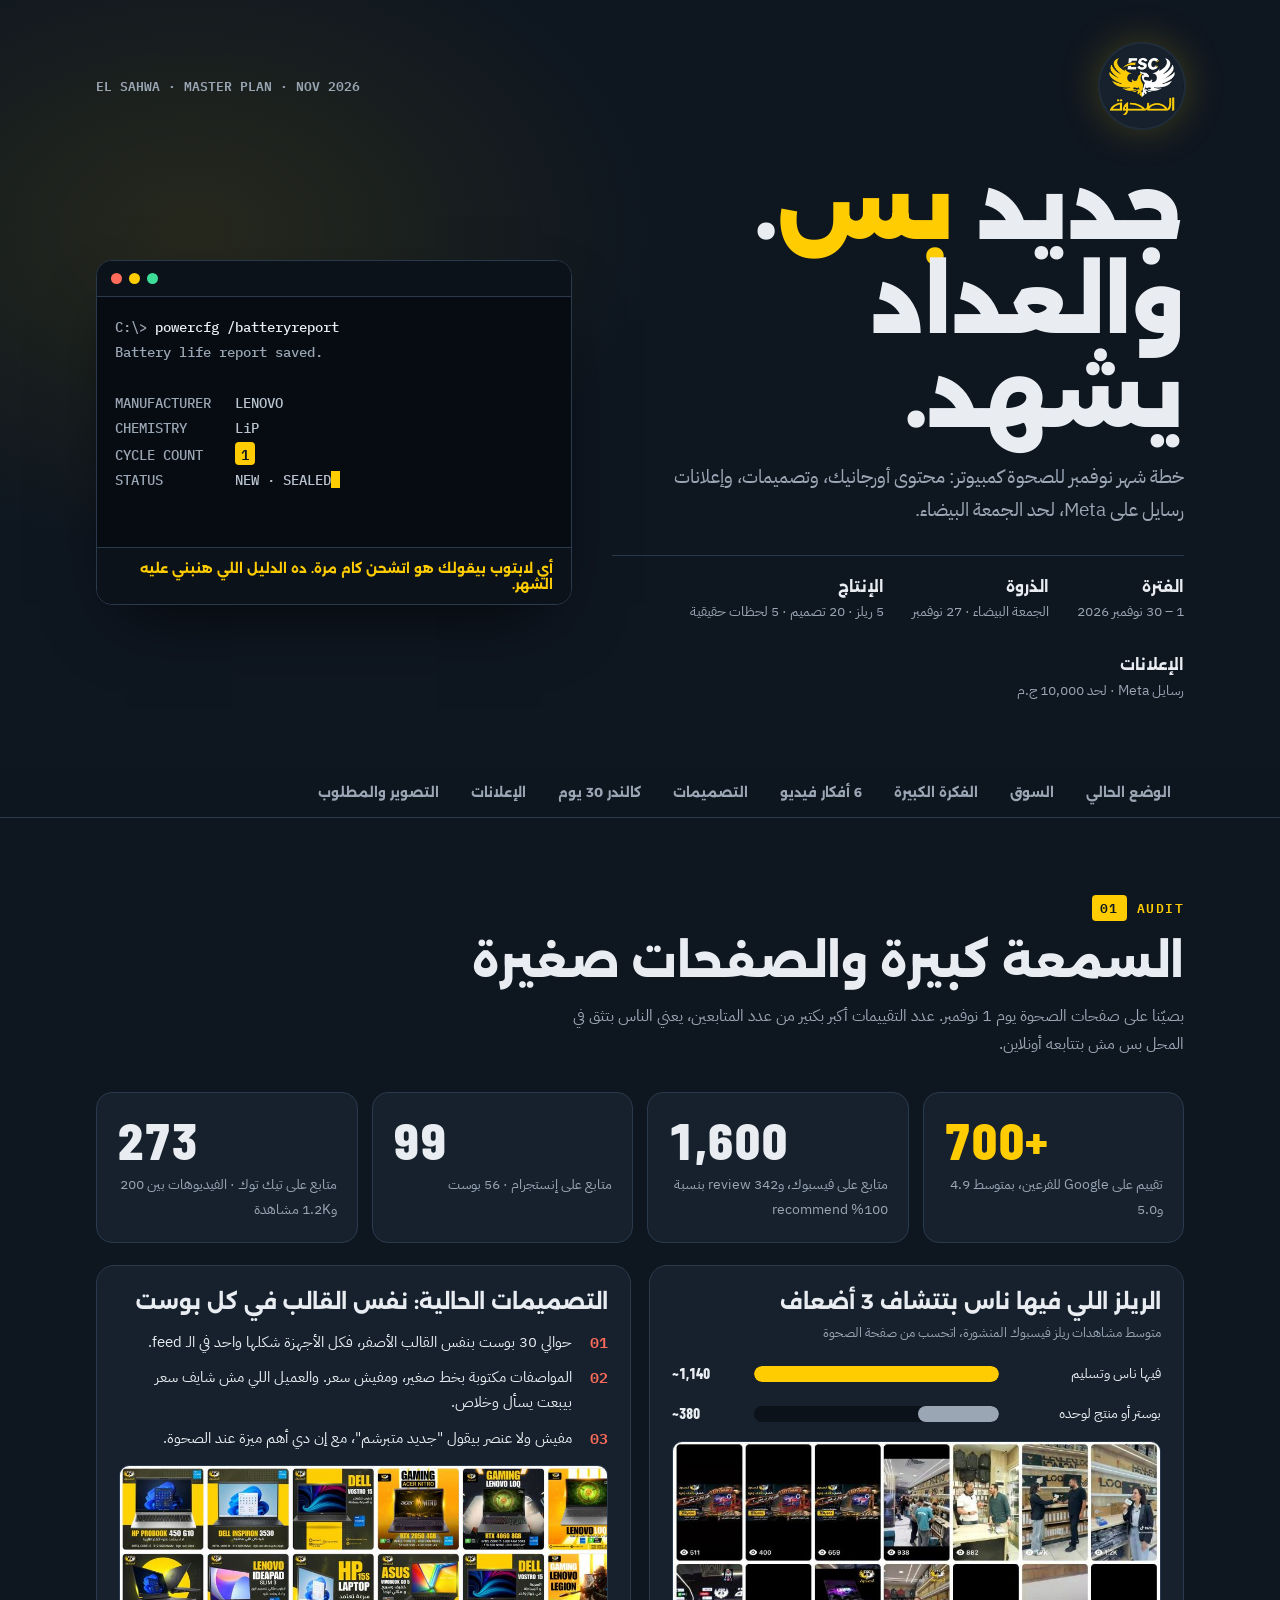
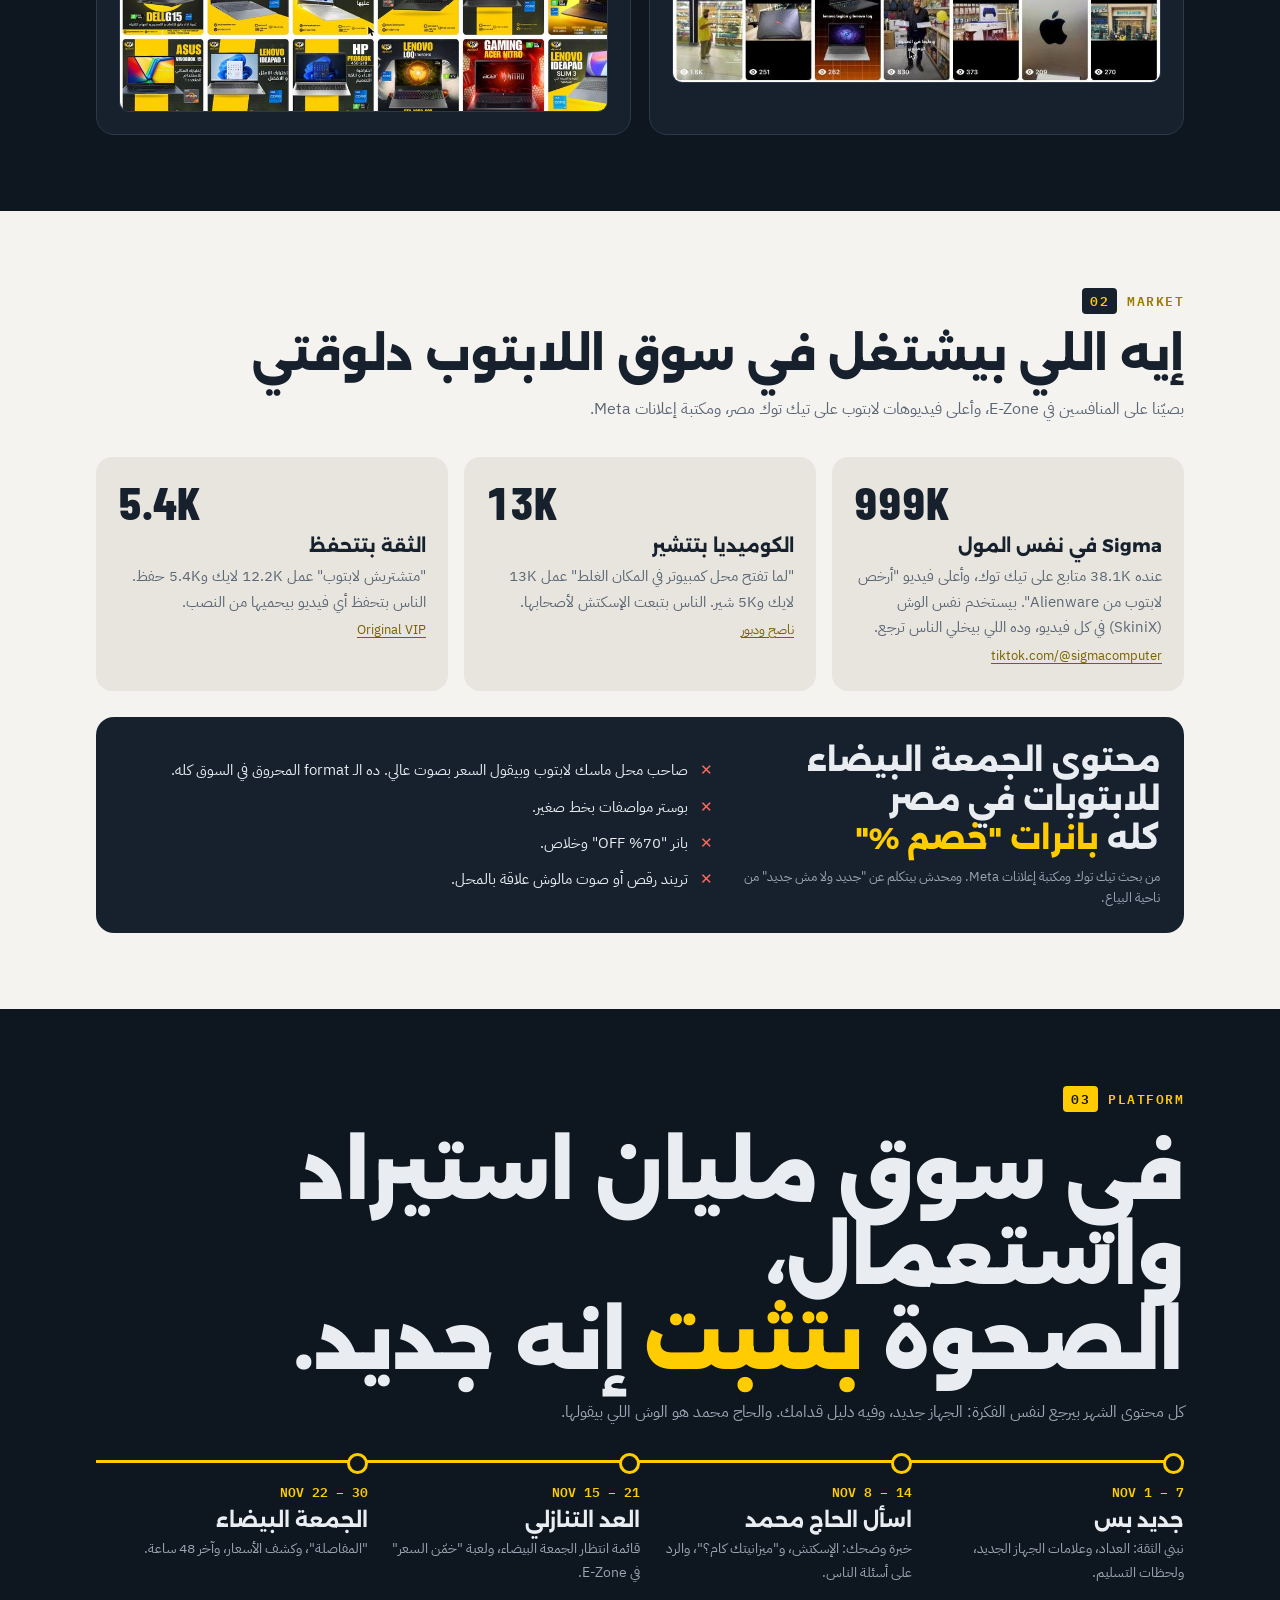
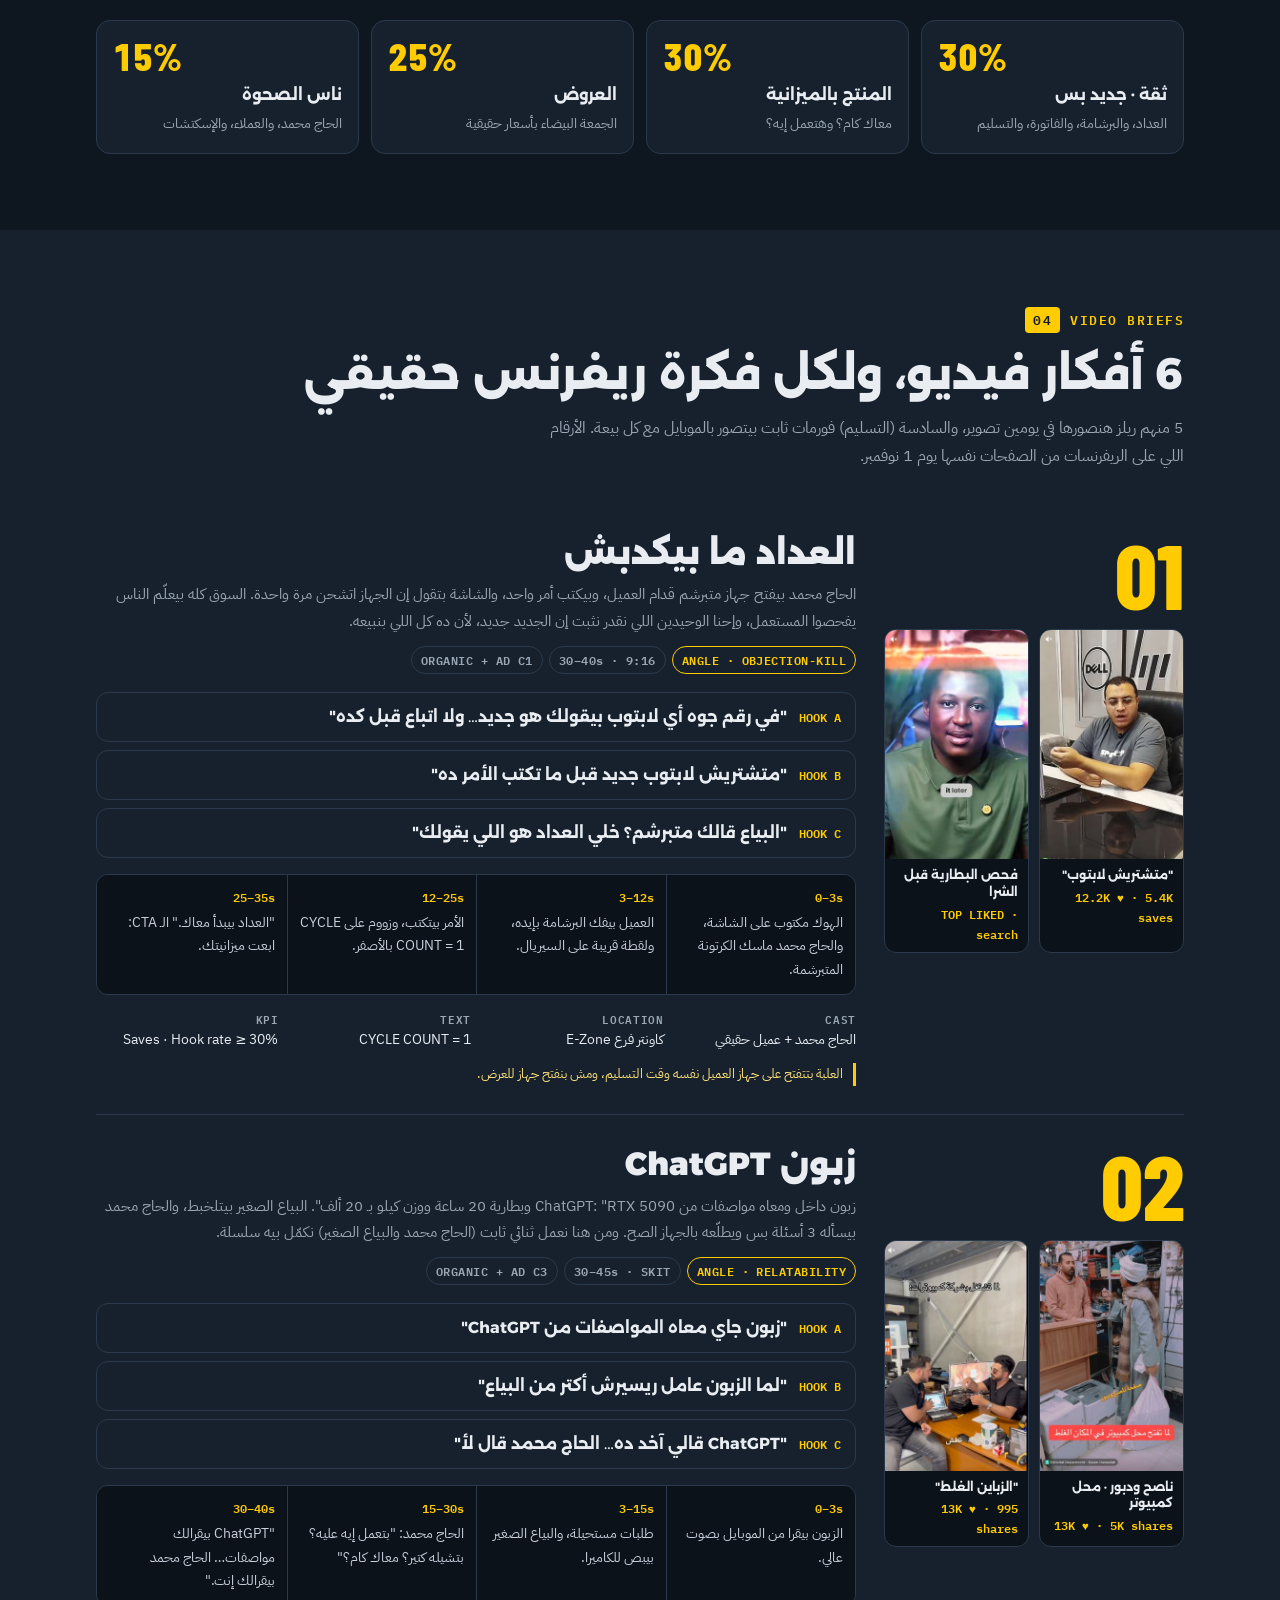
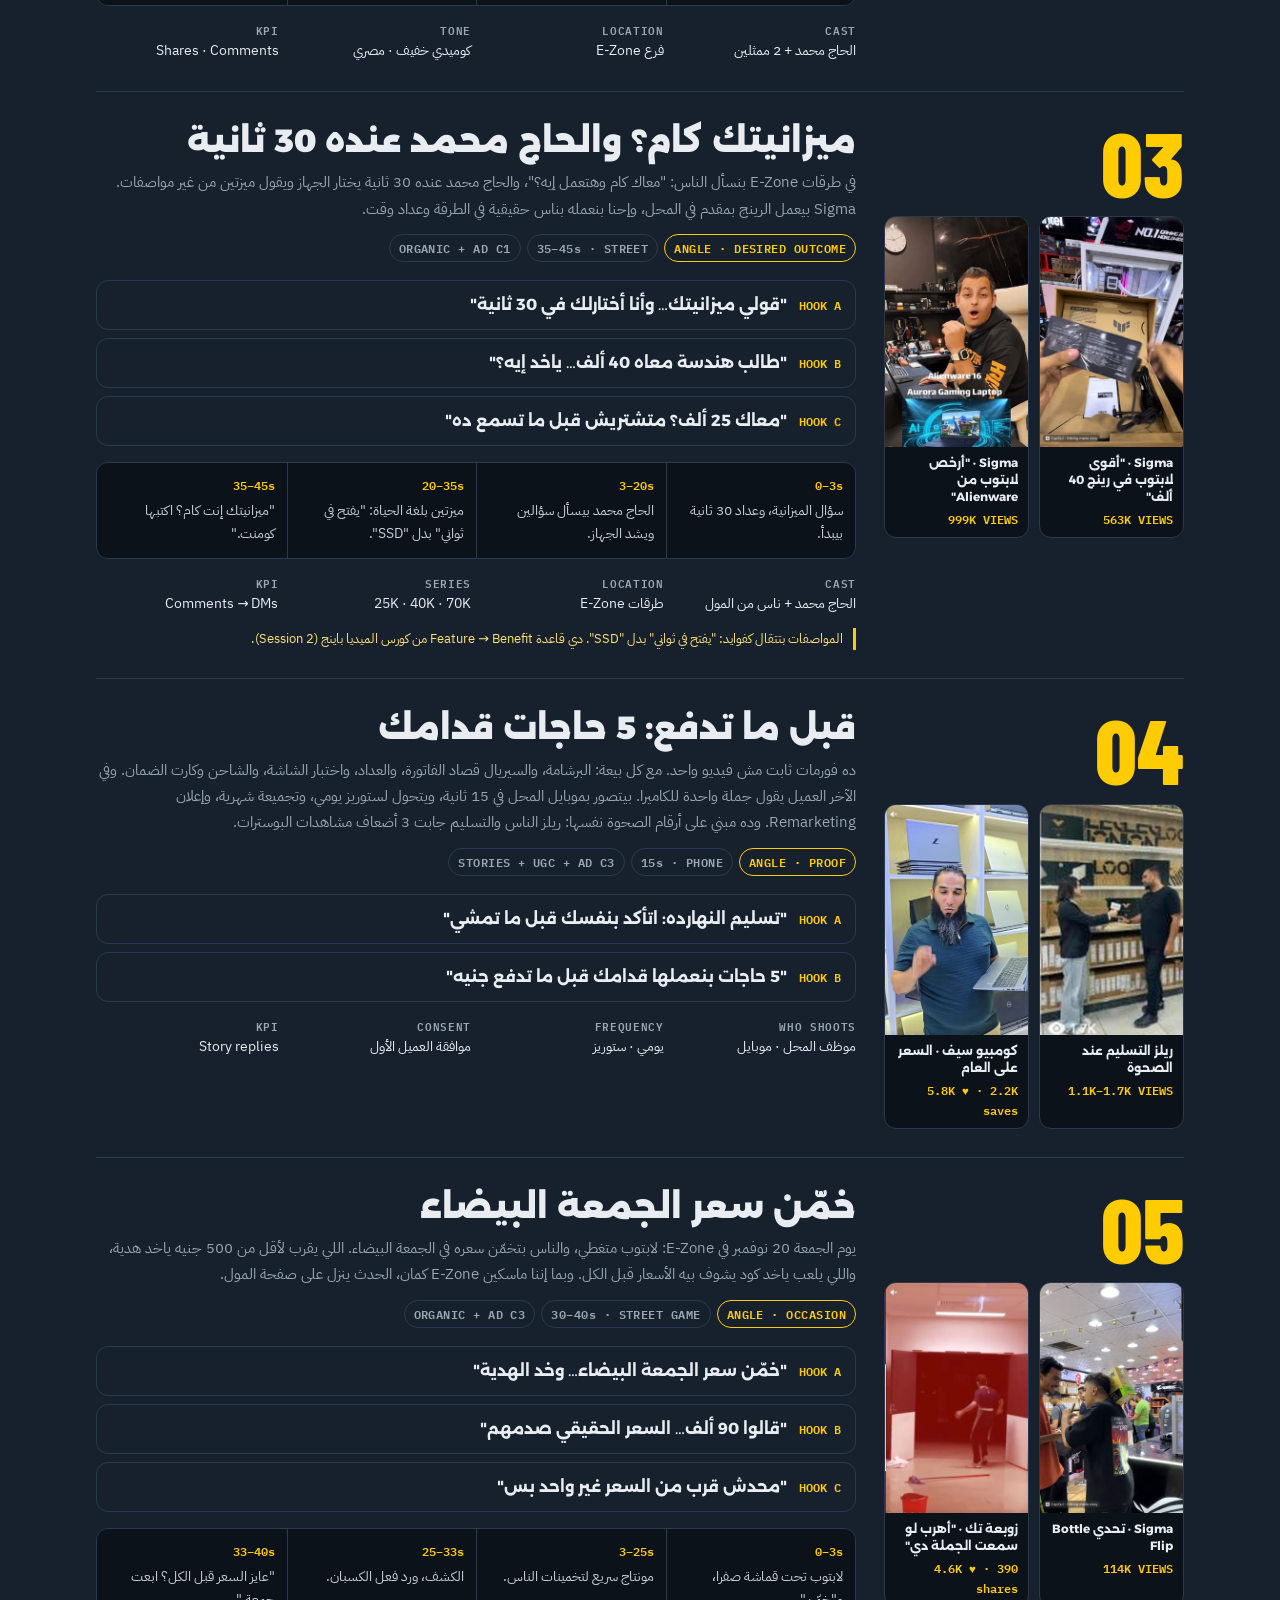
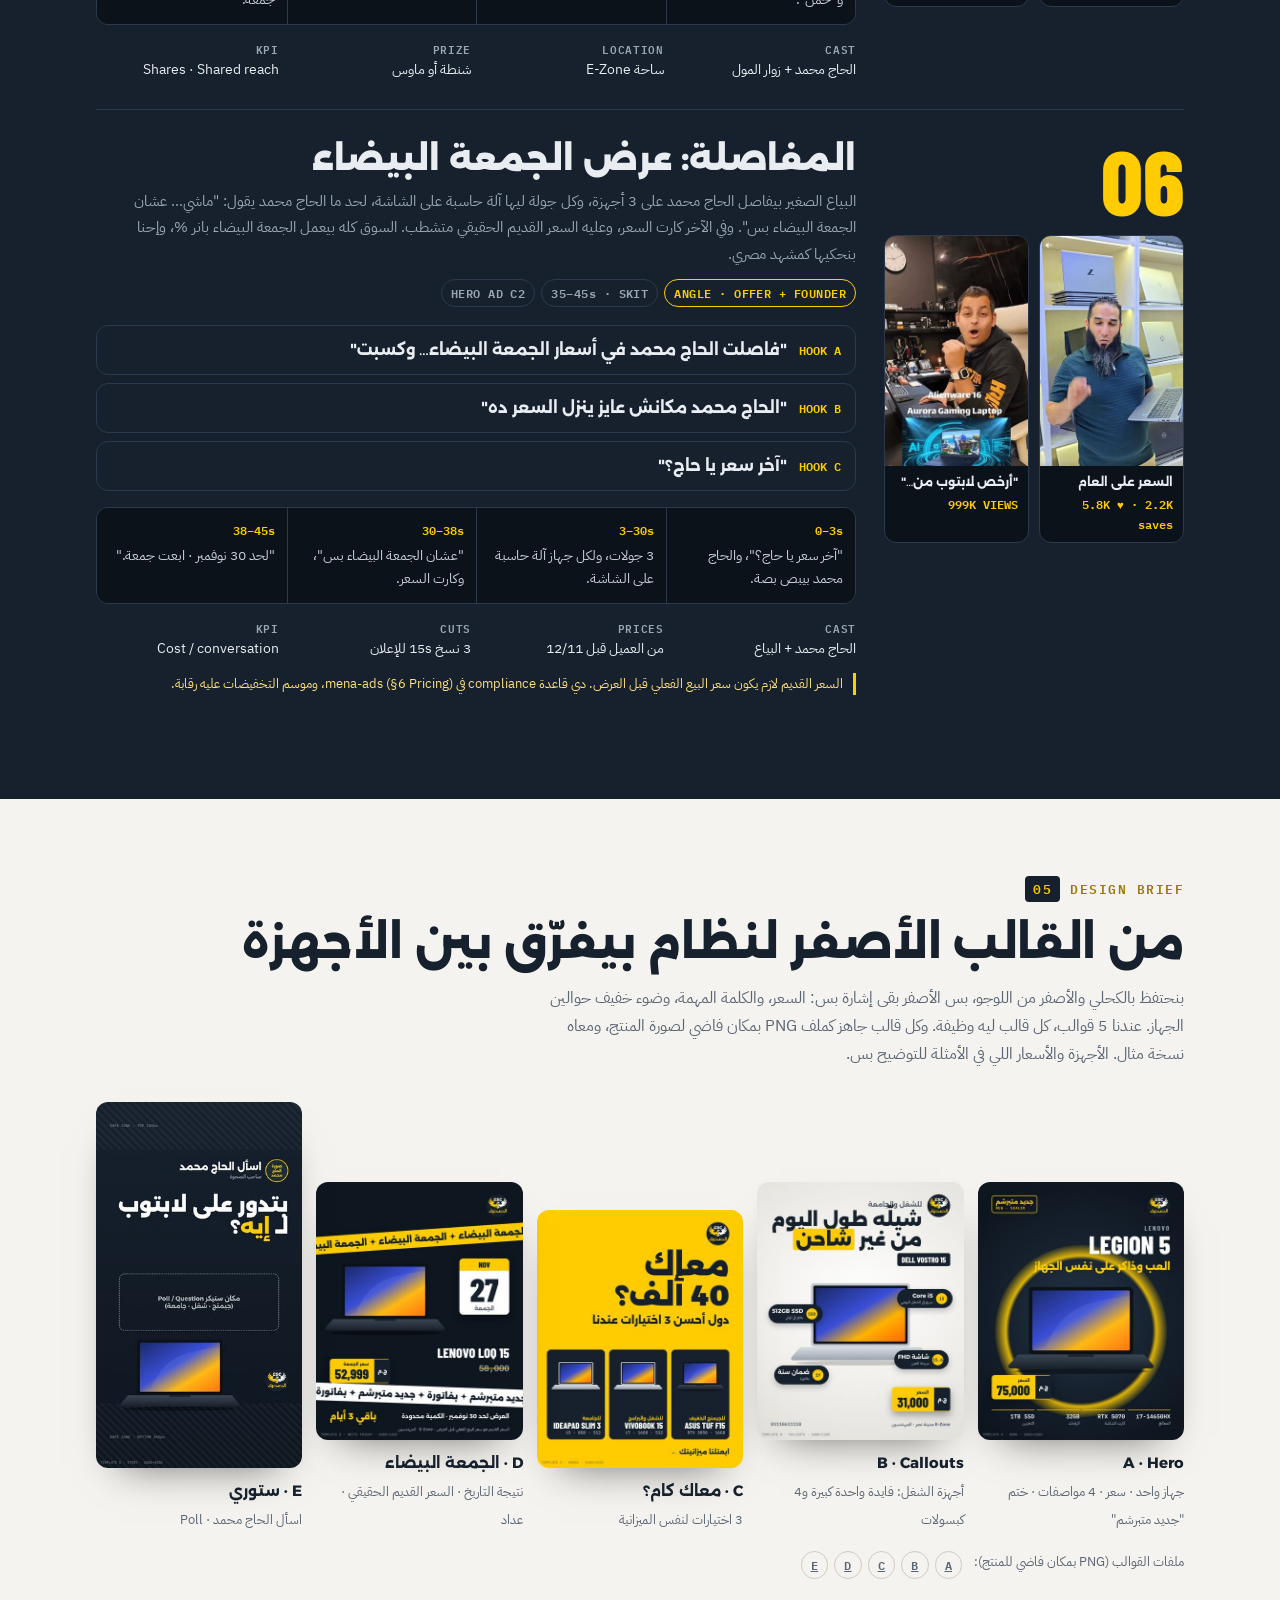
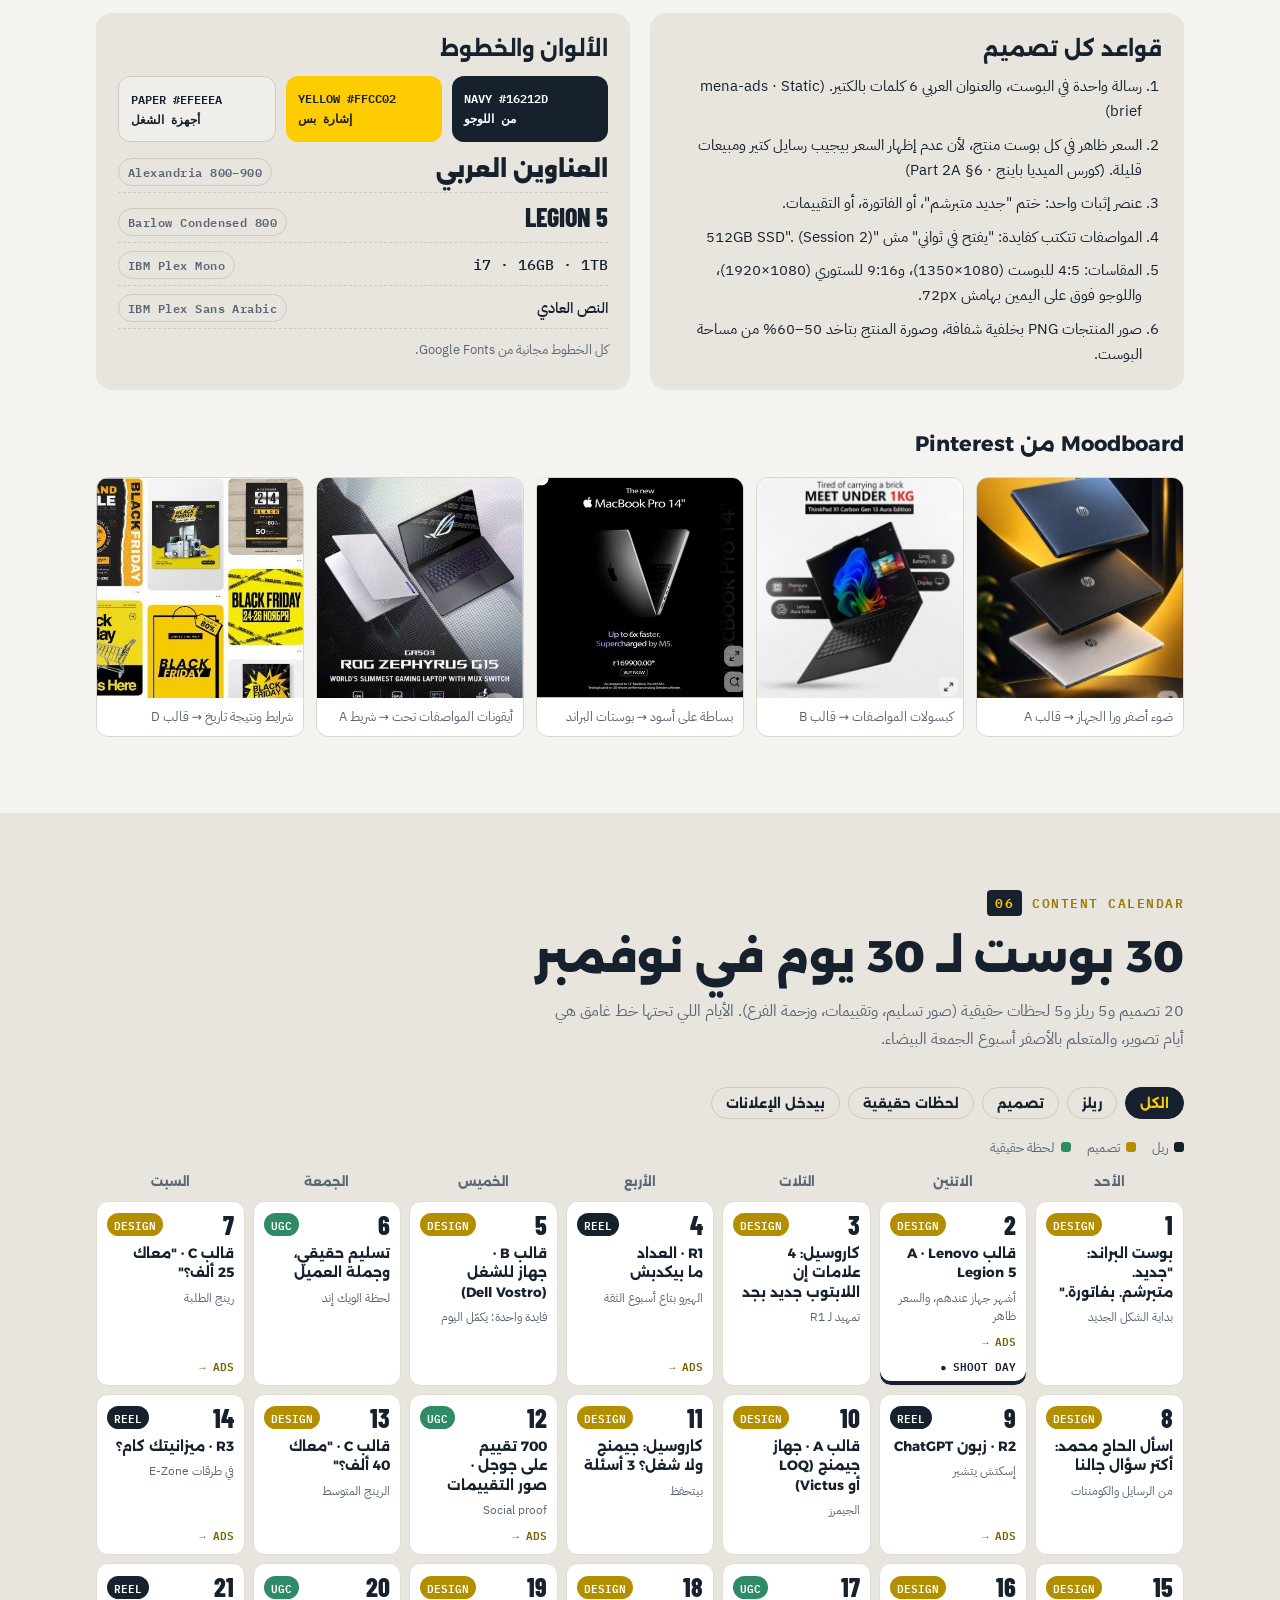
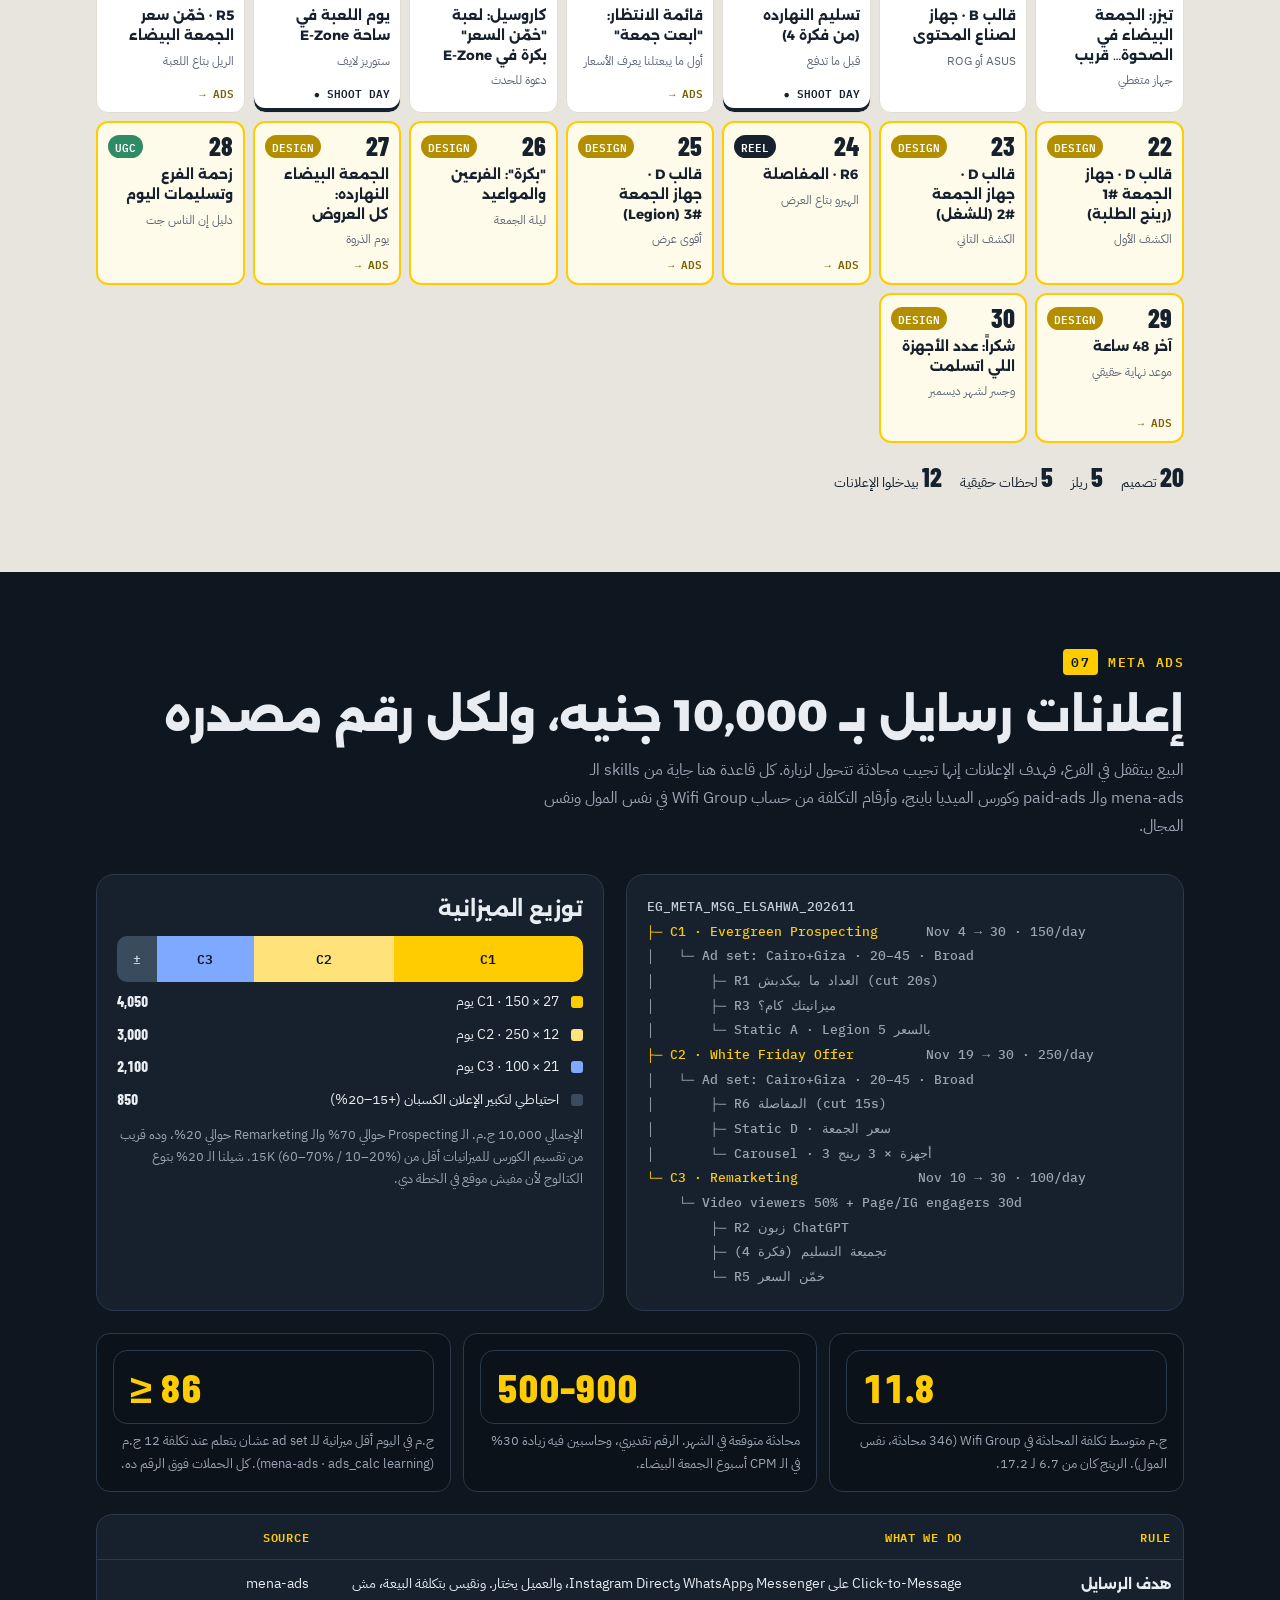
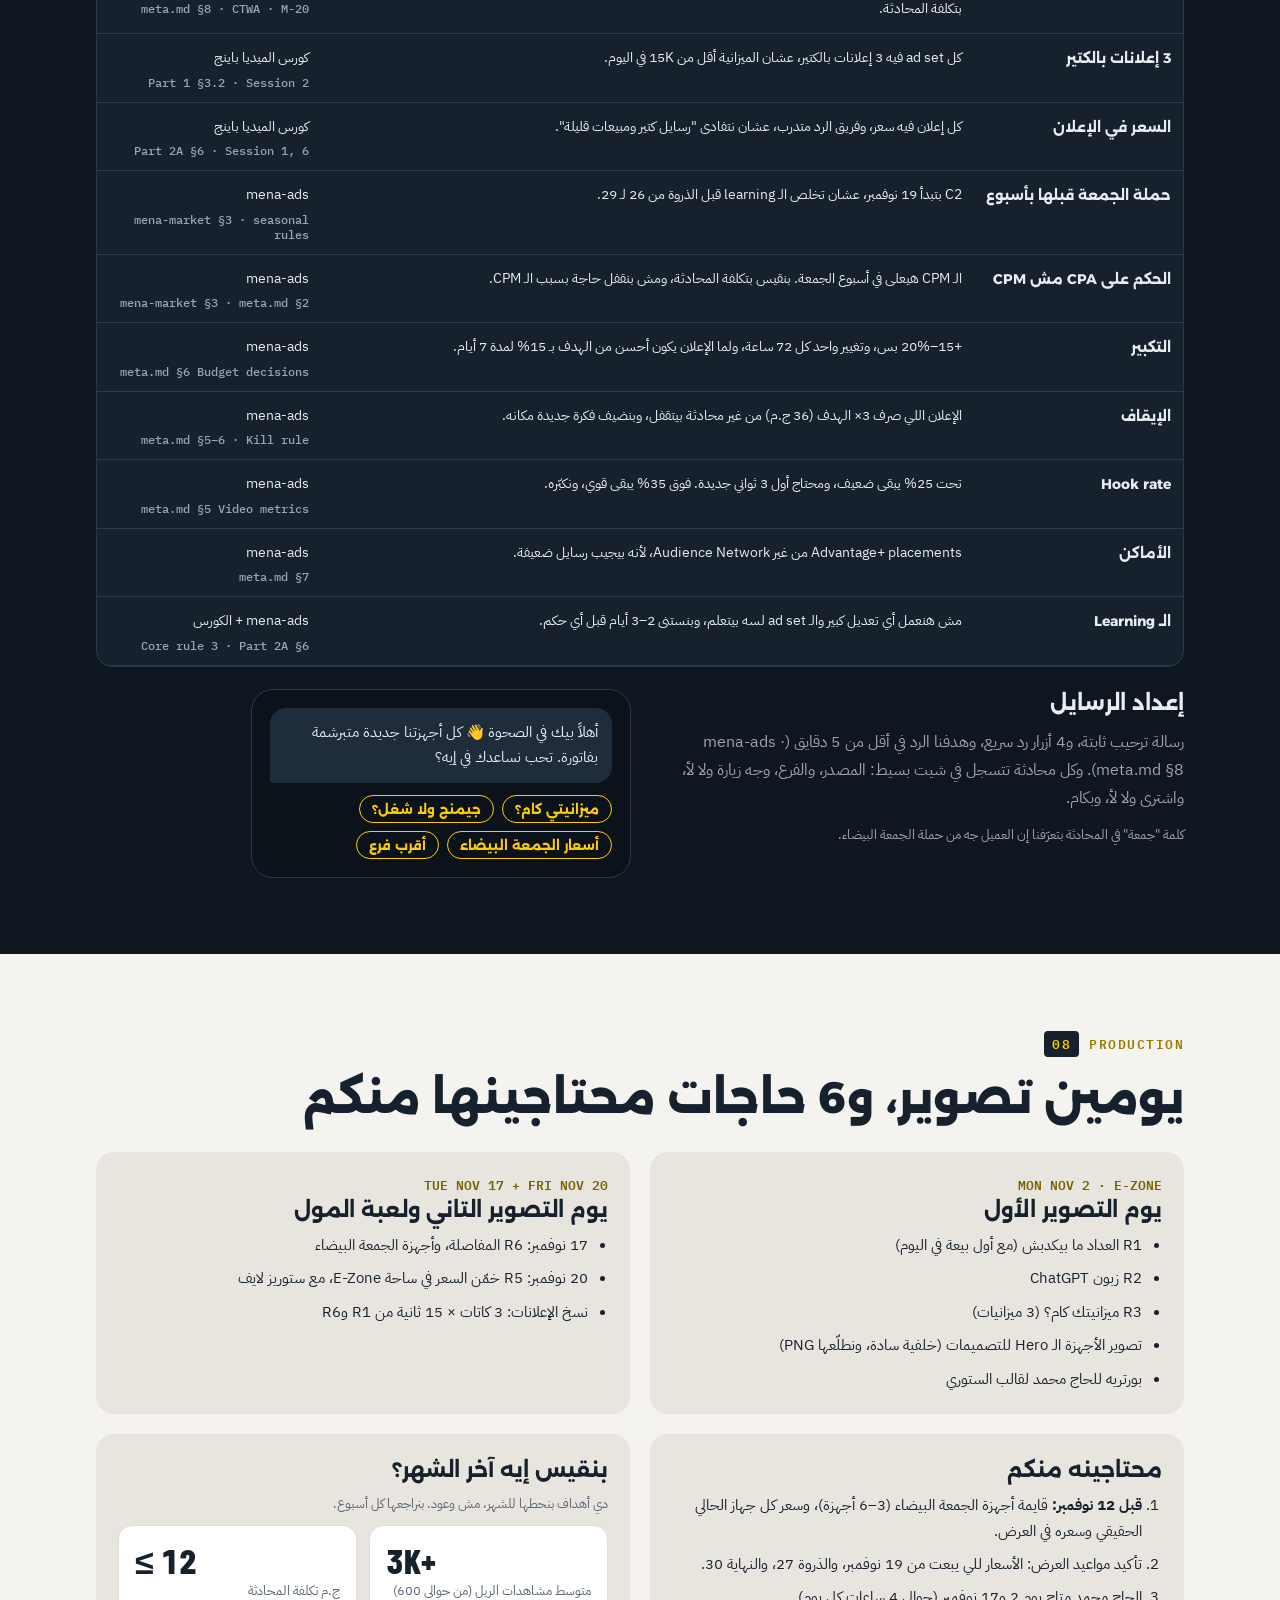
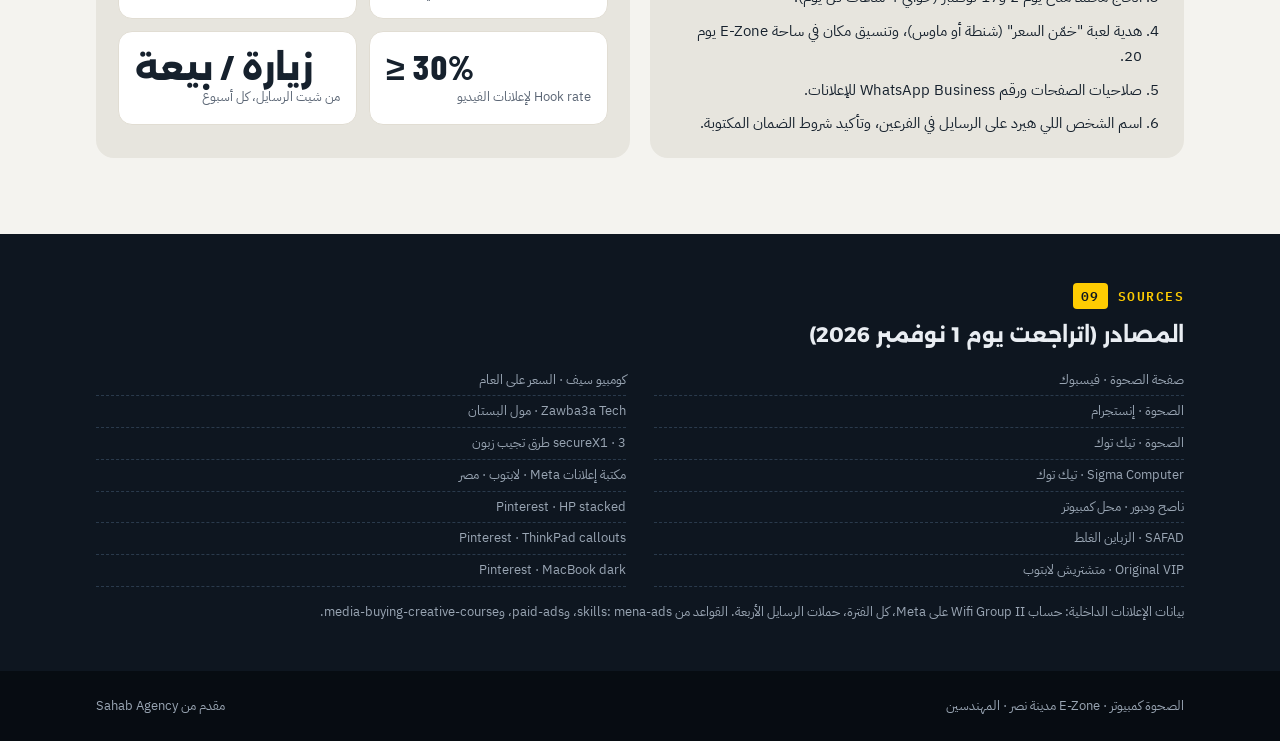
==== commit 4c977764: "Note that template examples are illustrative Co-Authored-By: Claude Opus 5.5 <noreply@anthropic.com>" ====
--- a/plan/index.html
+++ b/plan/index.html
@@ -572,7 +572,7 @@
   <div class="wrap">
     <div class="eyebrow"><b>05</b> DESIGN BRIEF</div>
     <h2>من القالب الأصفر لنظام بيفرّق بين الأجهزة</h2>
-    <p class="lead">بنحتفظ بالكحلي والأصفر من اللوجو، بس الأصفر بقى إشارة بس: السعر، والكلمة المهمة، وضوء خفيف حوالين الجهاز. عندنا 5 قوالب، كل قالب ليه وظيفة. وكل قالب جاهز كملف PNG بمكان فاضي لصورة المنتج، ومعاه نسخة مثال.</p>
+    <p class="lead">بنحتفظ بالكحلي والأصفر من اللوجو، بس الأصفر بقى إشارة بس: السعر، والكلمة المهمة، وضوء خفيف حوالين الجهاز. عندنا 5 قوالب، كل قالب ليه وظيفة. وكل قالب جاهز كملف PNG بمكان فاضي لصورة المنتج، ومعاه نسخة مثال. الأجهزة والأسعار اللي في الأمثلة للتوضيح بس.</p>
     <div class="tgrid">
       <div class="tp" data-anim="rise"><img src="img/tpl-A.jpg" alt="قالب A Hero"><b>A · Hero</b><span>جهاز واحد · سعر · 4 مواصفات · ختم "جديد متبرشم"</span></div>
       <div class="tp" data-anim="rise" data-d="60"><img src="img/tpl-B.jpg" alt="قالب B Callouts"><b>B · Callouts</b><span>أجهزة الشغل: فايدة واحدة كبيرة و4 كبسولات</span></div>
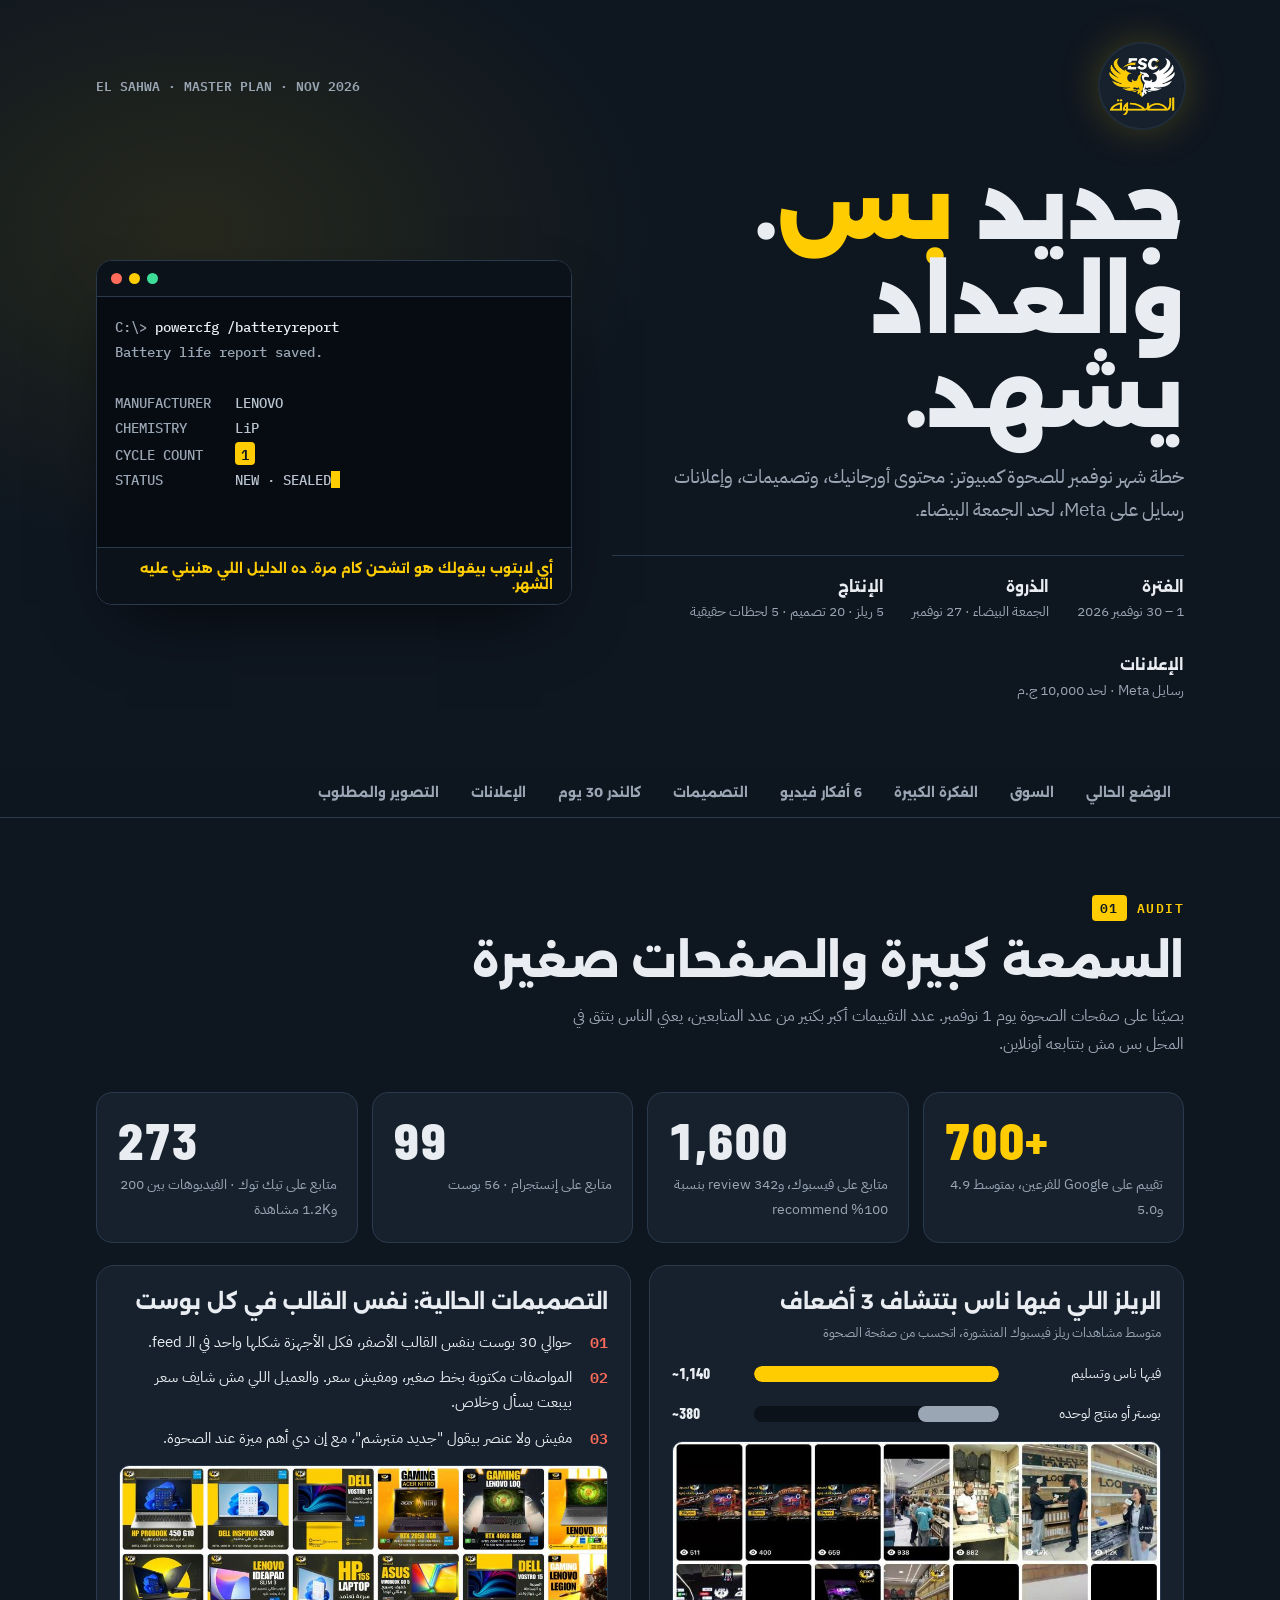
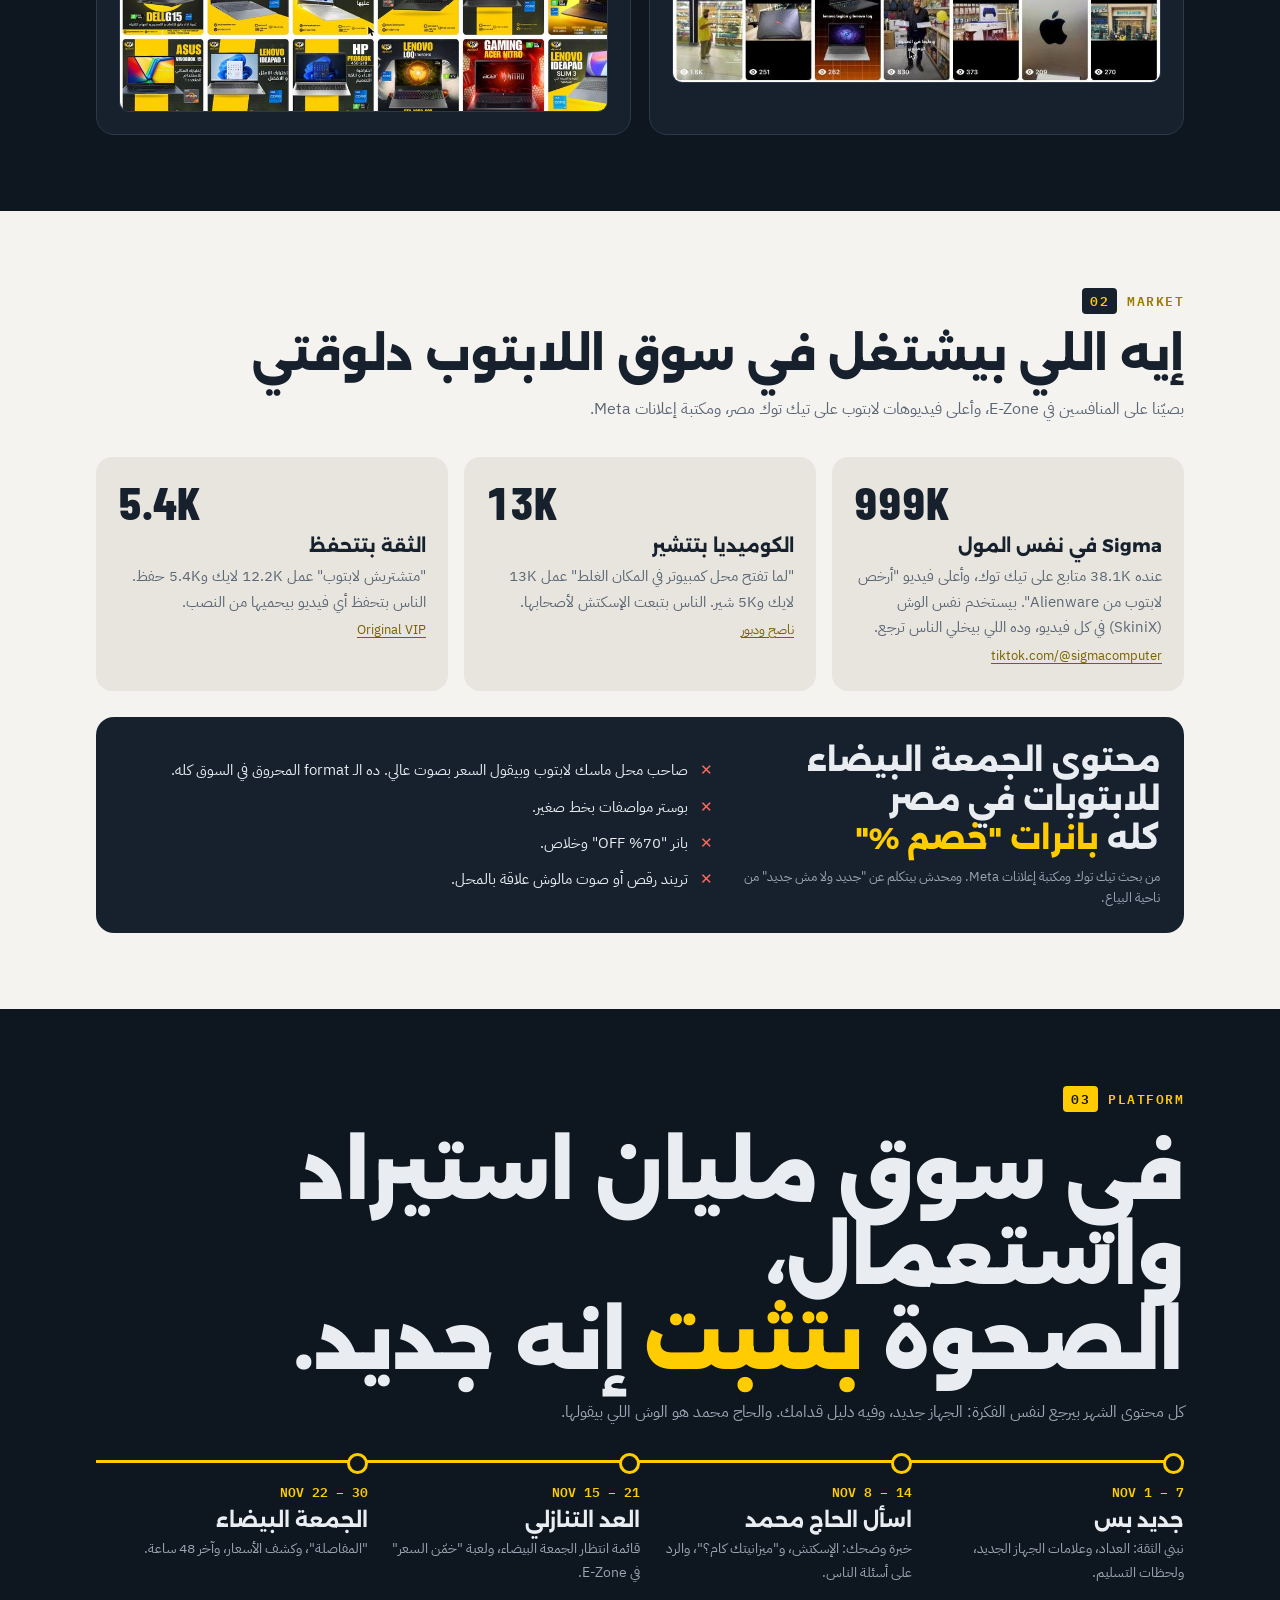
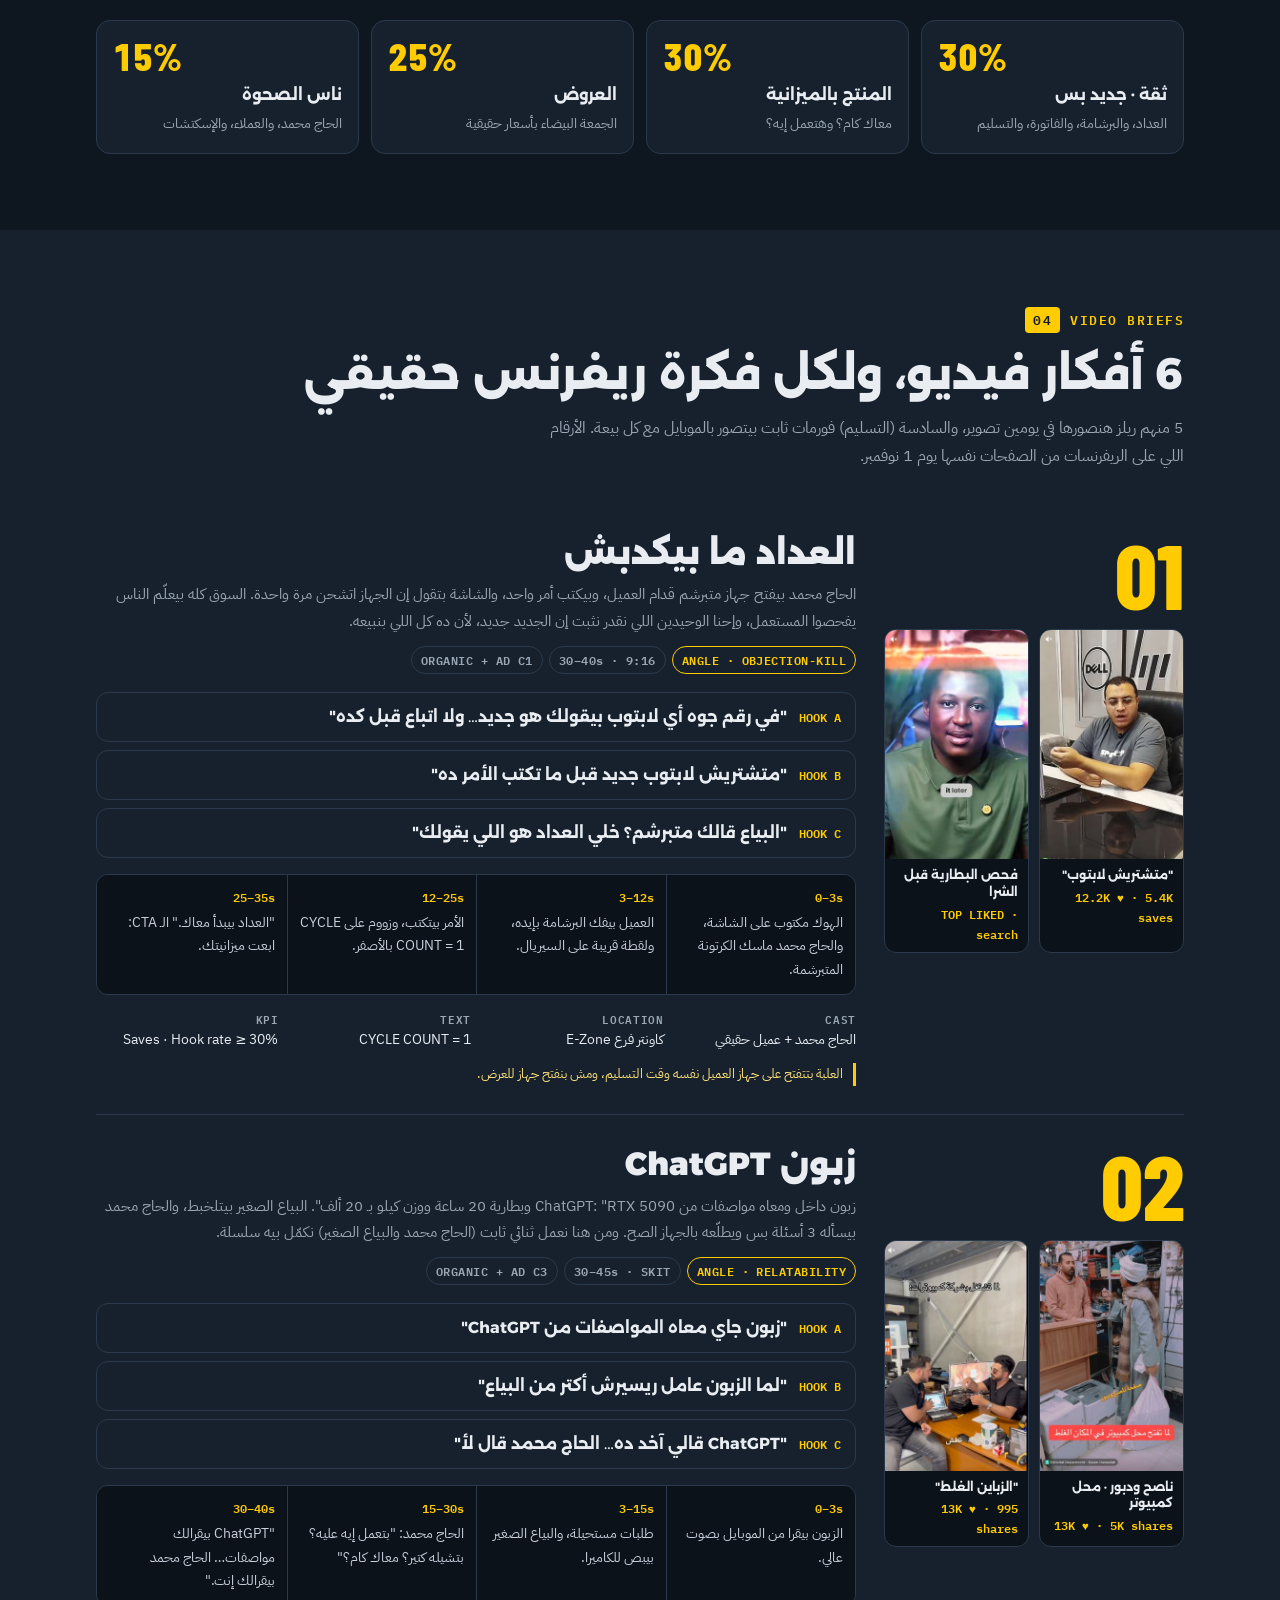
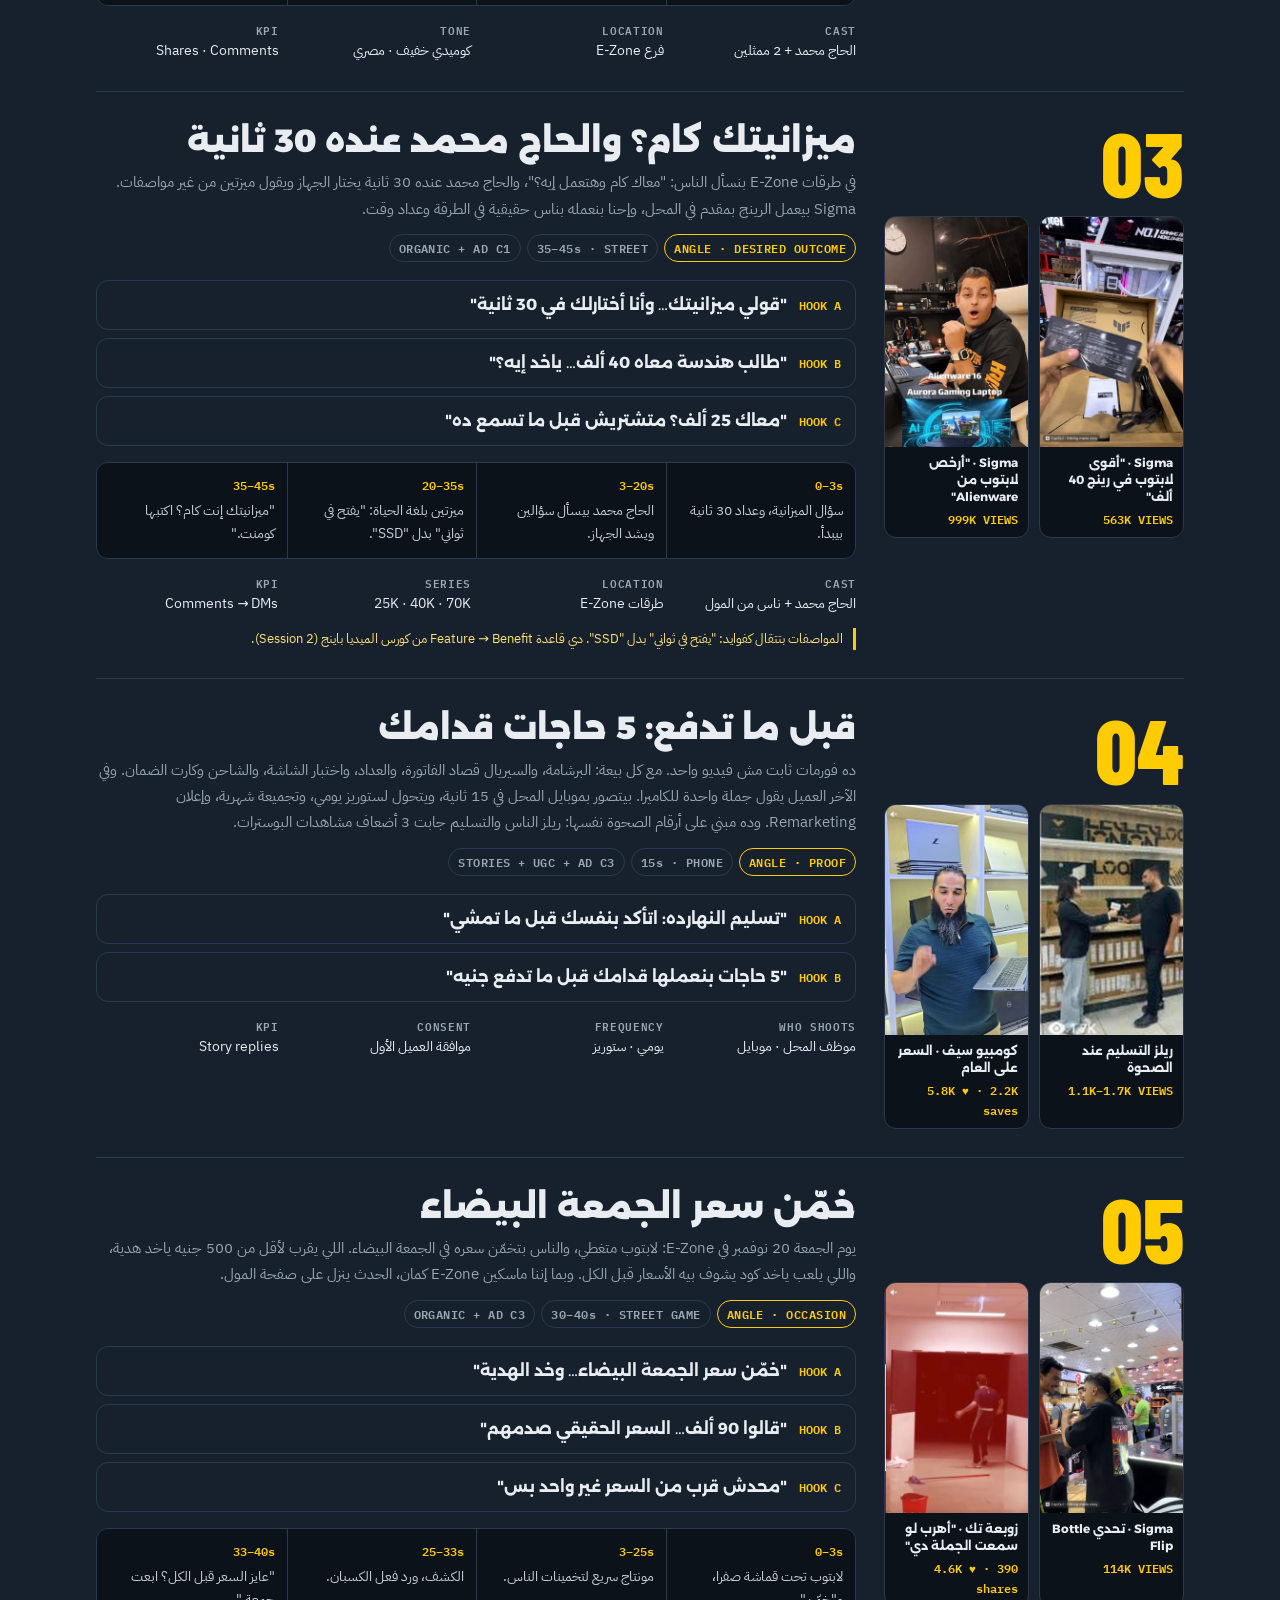
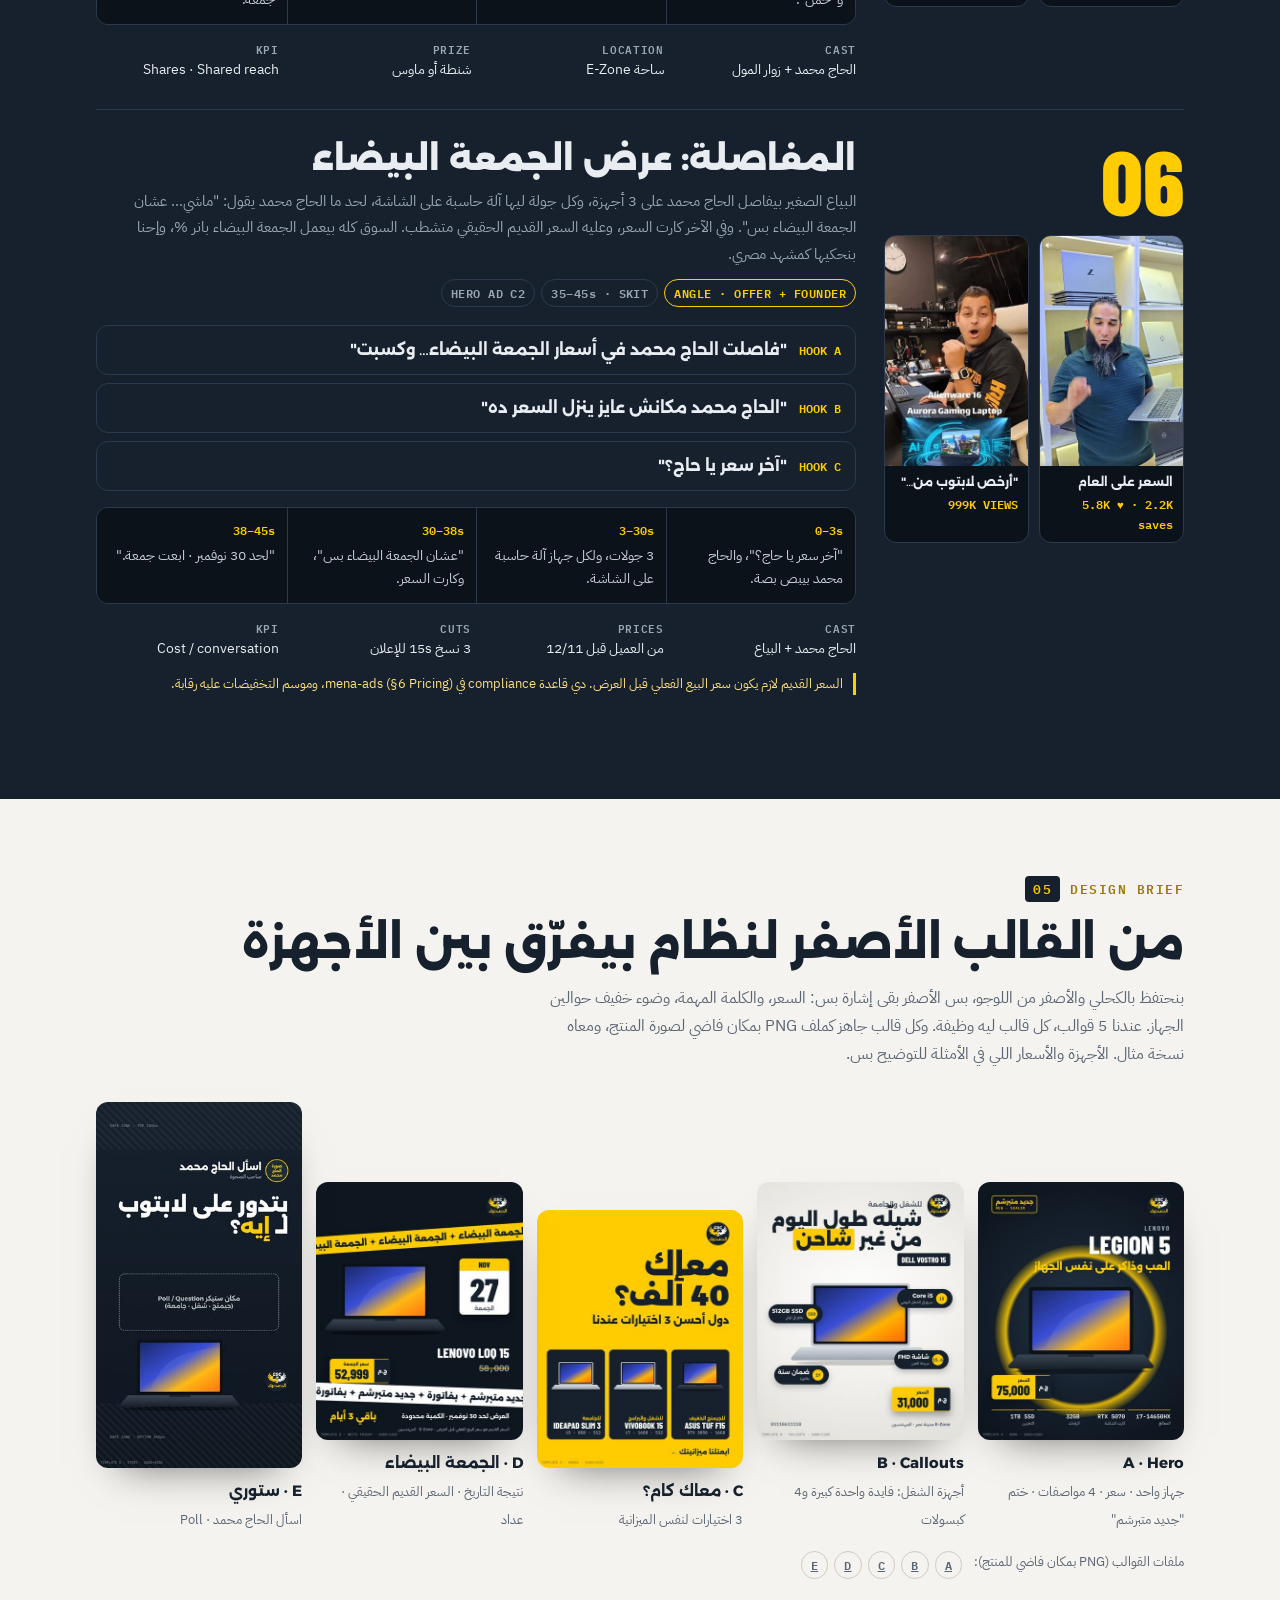
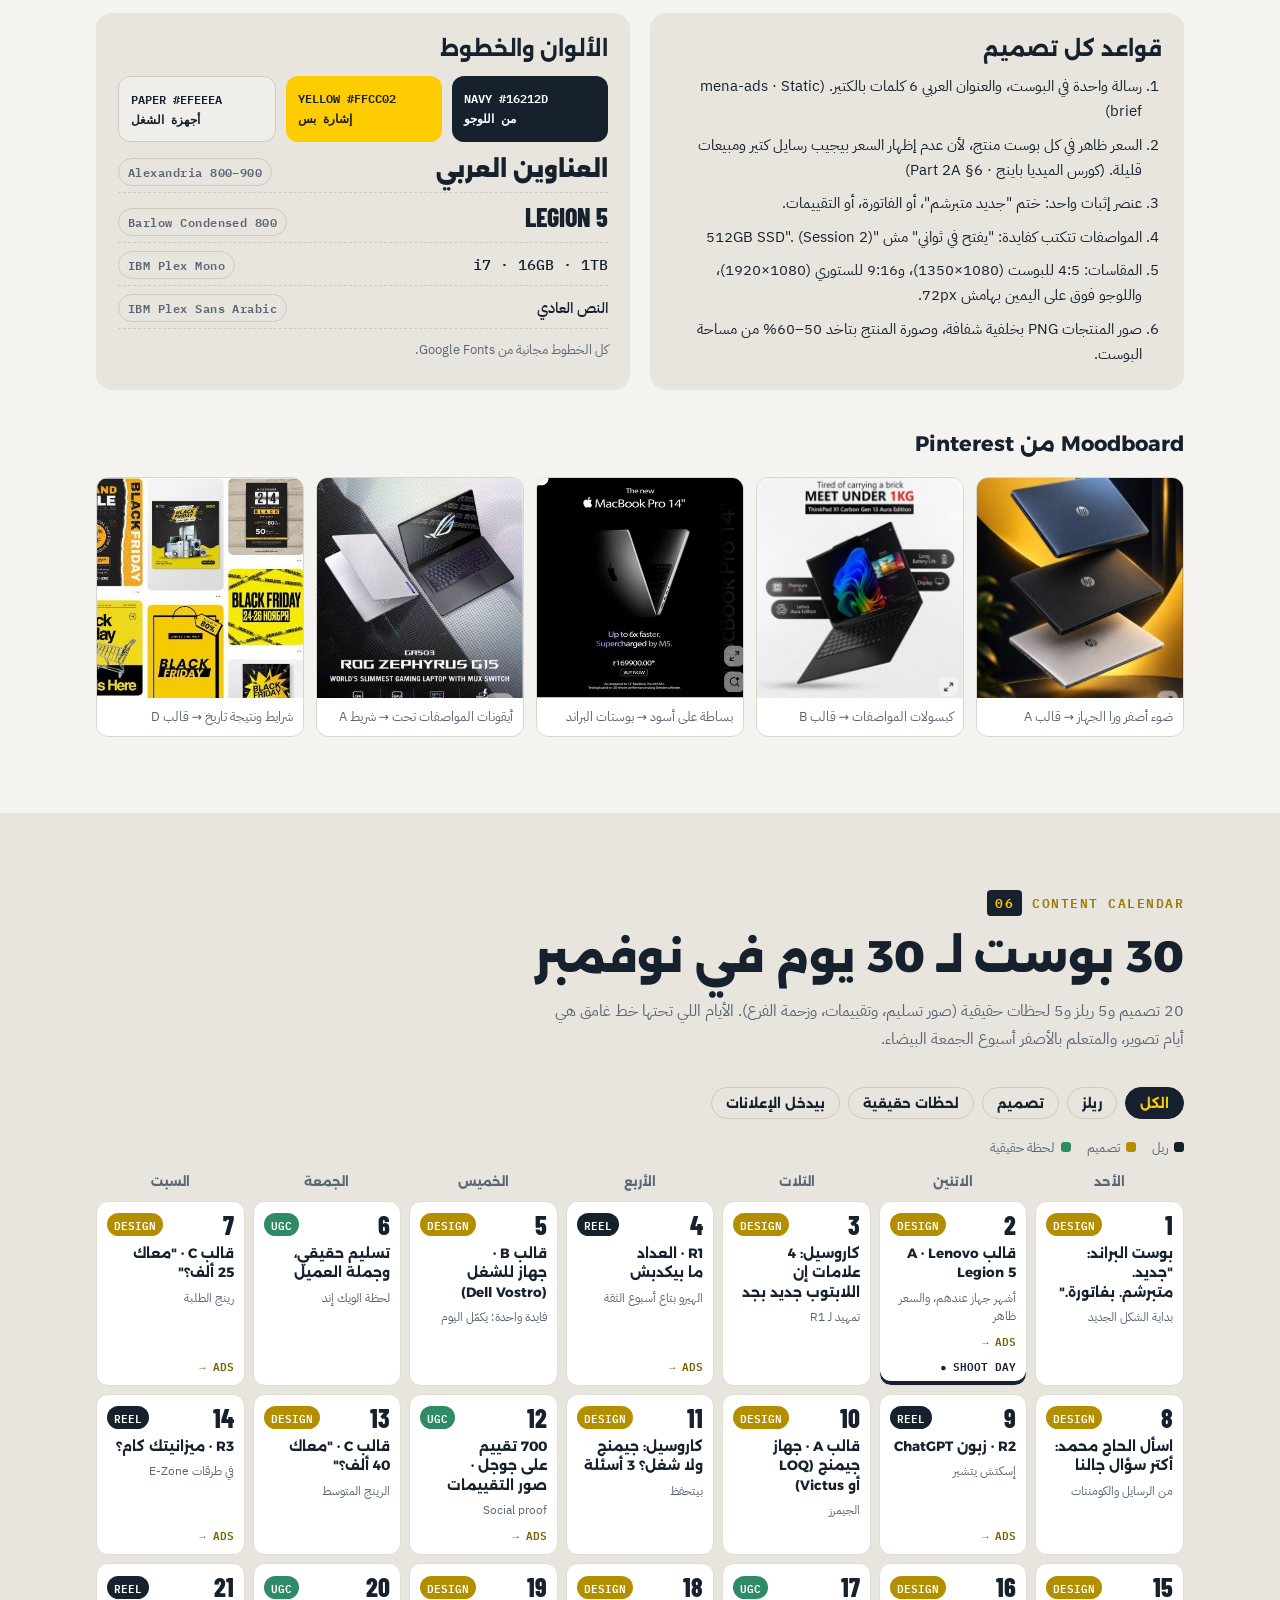
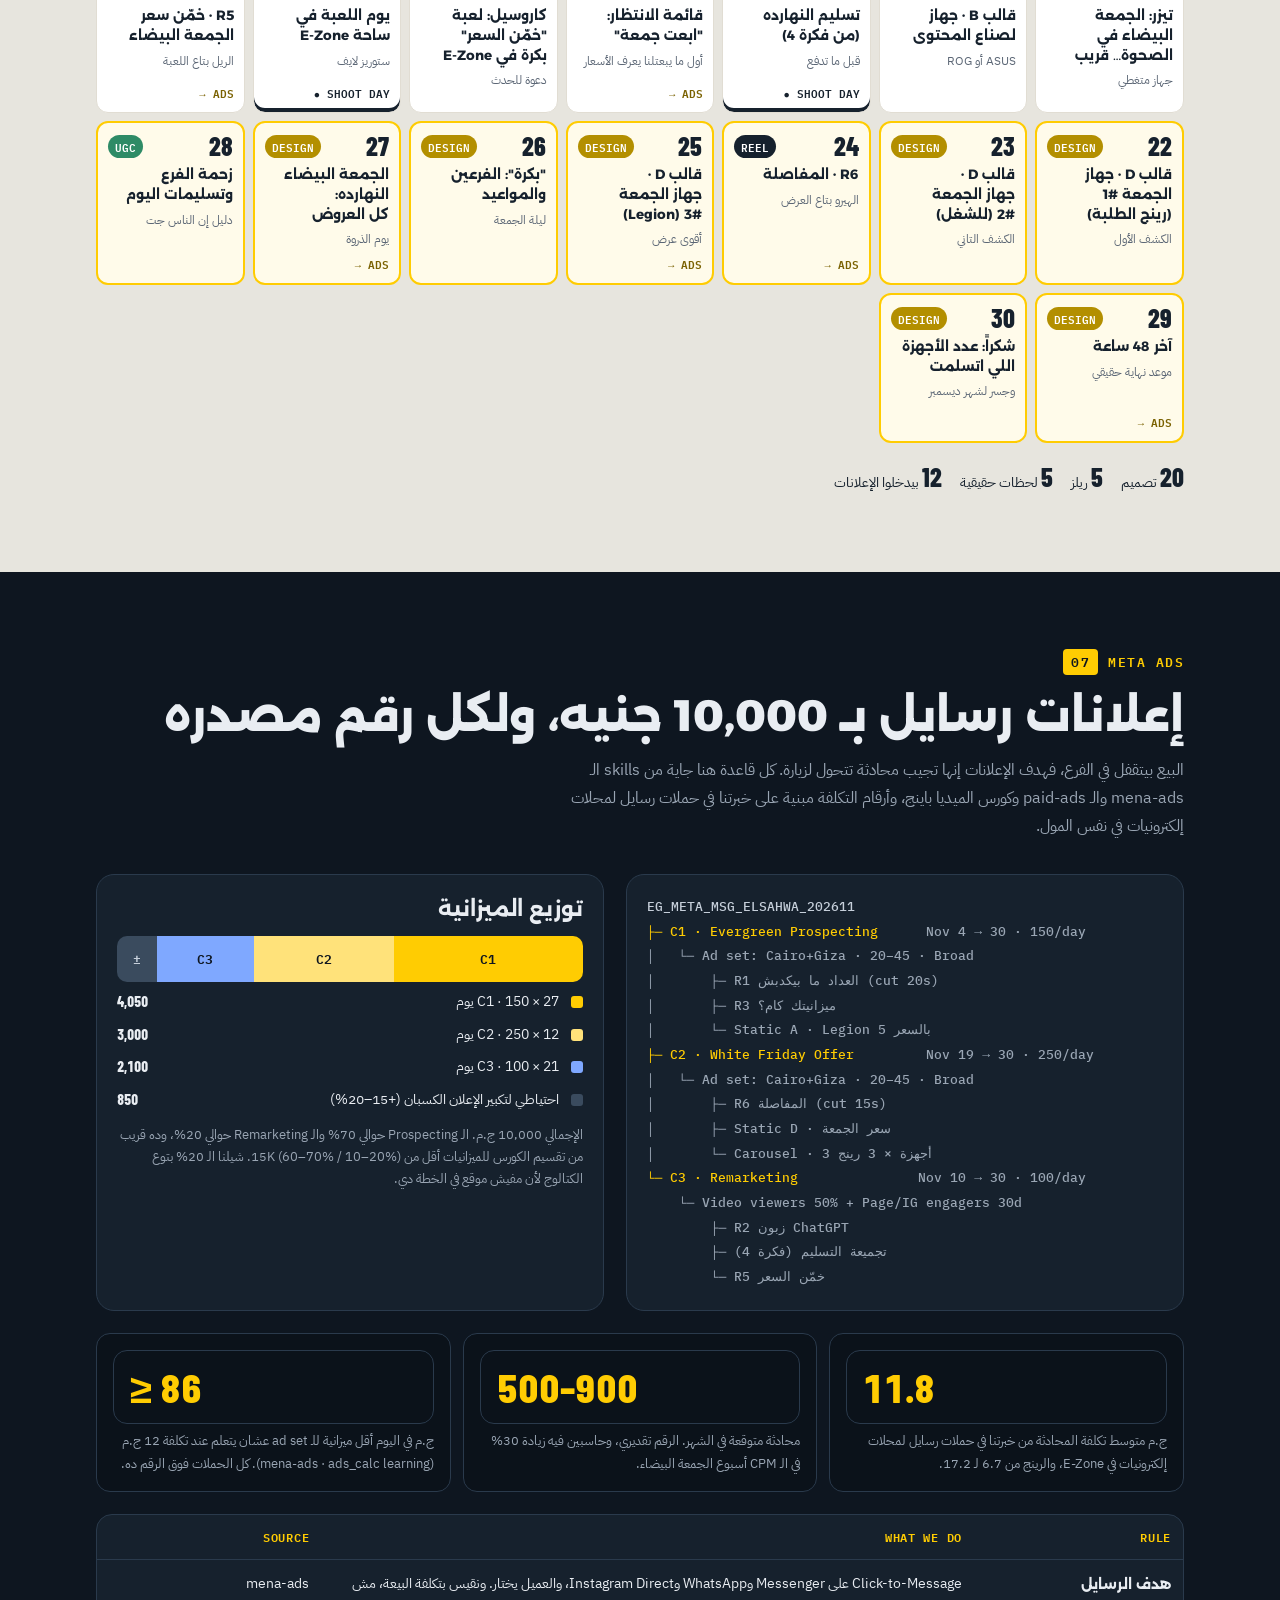
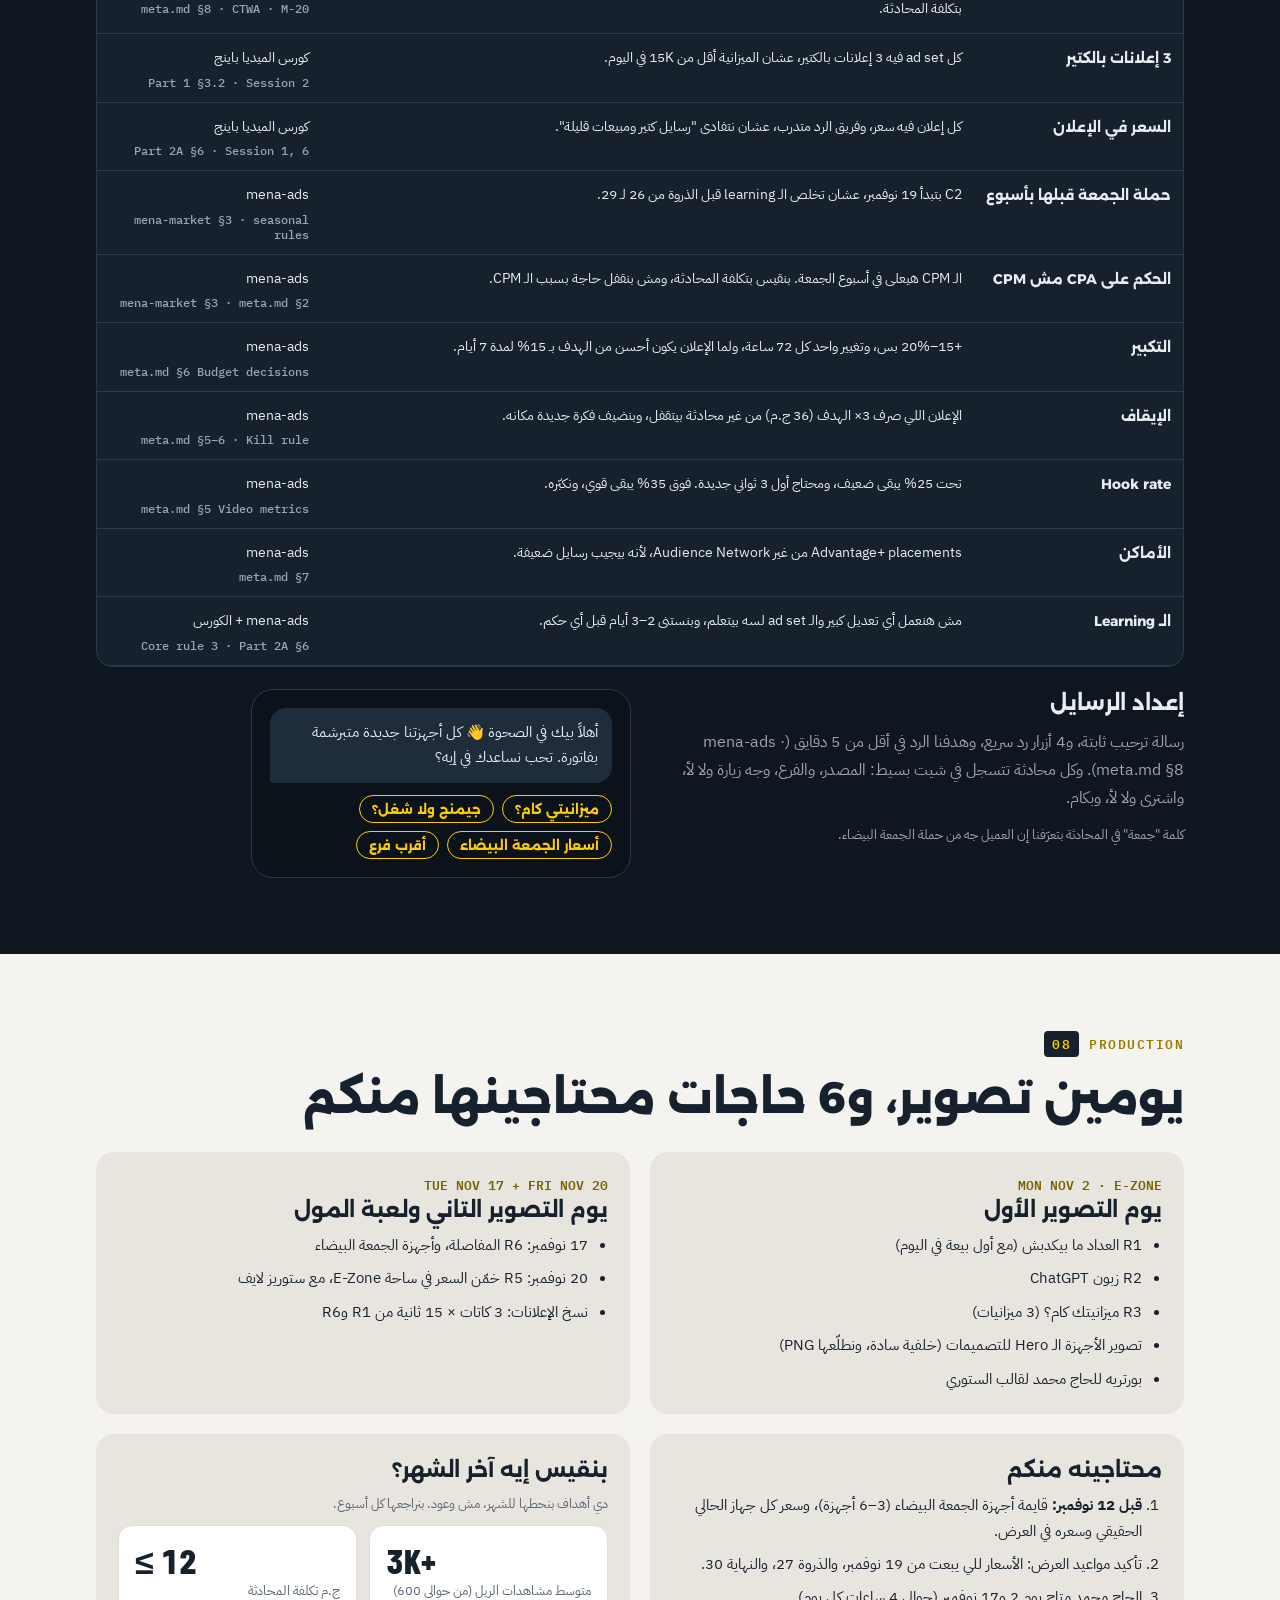
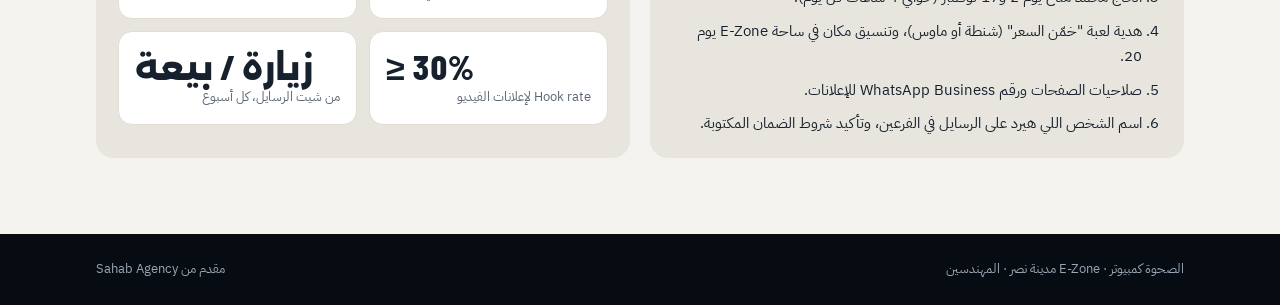
==== commit 0aac8be6: "Remove competitor account name and sources section Co-Authored-By: Claude Opus 5.5 <noreply@anthropi" ====
--- a/plan/index.html
+++ b/plan/index.html
@@ -651,7 +651,7 @@
   <div class="wrap">
     <div class="eyebrow"><b>07</b> META ADS</div>
     <h2>إعلانات رسايل بـ 10,000 جنيه، ولكل رقم مصدره</h2>
-    <p class="lead">البيع بيتقفل في الفرع، فهدف الإعلانات إنها تجيب محادثة تتحول لزيارة. كل قاعدة هنا جاية من skills الـ mena-ads والـ paid-ads وكورس الميديا باينج، وأرقام التكلفة من حساب Wifi Group في نفس المول ونفس المجال.</p>
+    <p class="lead">البيع بيتقفل في الفرع، فهدف الإعلانات إنها تجيب محادثة تتحول لزيارة. كل قاعدة هنا جاية من skills الـ mena-ads والـ paid-ads وكورس الميديا باينج، وأرقام التكلفة مبنية على خبرتنا في حملات رسايل لمحلات إلكترونيات في نفس المول.</p>
     <div class="adgrid">
       <div class="tree" data-anim="rise">EG_META_MSG_ELSAHWA_202611
 <span class="y">├─ C1 · Evergreen Prospecting</span>      <span class="m">Nov 4 → 30 · 150/day</span>
@@ -684,7 +684,7 @@
       </div>
     </div>
     <div class="est">
-      <div data-anim="rise"><div class="num">11.8</div><p>ج.م متوسط تكلفة المحادثة في Wifi Group (346 محادثة، نفس المول). الرينج كان من 6.7 لـ 17.2.</p></div>
+      <div data-anim="rise"><div class="num">11.8</div><p>ج.م متوسط تكلفة المحادثة من خبرتنا في حملات رسايل لمحلات إلكترونيات في E-Zone، والرينج من 6.7 لـ 17.2.</p></div>
       <div data-anim="rise" data-d="80"><div class="num">500–900</div><p>محادثة متوقعة في الشهر. الرقم تقديري، وحاسبين فيه زيادة 30% في الـ CPM أسبوع الجمعة البيضاء.</p></div>
       <div data-anim="rise" data-d="160"><div class="num">≥ 86</div><p>ج.م في اليوم أقل ميزانية للـ ad set عشان يتعلم عند تكلفة 12 ج.م (mena-ads · ads_calc learning). كل الحملات فوق الرقم ده.</p></div>
     </div>
@@ -769,31 +769,6 @@
         </div>
       </div>
     </div>
-  </div>
-</section>
-
-<!-- SOURCES -->
-<section style="padding-block:48px">
-  <div class="wrap">
-    <div class="eyebrow"><b>09</b> SOURCES</div>
-    <h3>المصادر (اتراجعت يوم 1 نوفمبر 2026)</h3>
-    <div class="sources">
-      <a href="https://www.facebook.com/ElSahwaComputer" target="_blank" rel="noopener">صفحة الصحوة · فيسبوك</a>
-      <a href="https://www.instagram.com/elsahwacomputer/" target="_blank" rel="noopener">الصحوة · إنستجرام</a>
-      <a href="https://www.tiktok.com/@elsahwacomputerstores" target="_blank" rel="noopener">الصحوة · تيك توك</a>
-      <a href="https://www.tiktok.com/@sigmacomputer" target="_blank" rel="noopener">Sigma Computer · تيك توك</a>
-      <a href="https://www.tiktok.com/@nasehwedabor/video/7469939567462731015" target="_blank" rel="noopener">ناصح ودبور · محل كمبيوتر</a>
-      <a href="https://www.tiktok.com/@safad963/video/7538522444793941270" target="_blank" rel="noopener">SAFAD · الزباين الغلط</a>
-      <a href="https://www.tiktok.com/@original_vip1/video/7511702957272976658" target="_blank" rel="noopener">Original VIP · متشتريش لابتوب</a>
-      <a href="https://www.tiktok.com/@compu.saif_/video/7676264768684051732" target="_blank" rel="noopener">كومبيو سيف · السعر على العام</a>
-      <a href="https://www.tiktok.com/@zawba3atech/video/7588206440809057543" target="_blank" rel="noopener">Zawba3a Tech · مول البستان</a>
-      <a href="https://www.tiktok.com/@securex1/video/7628198435572714772" target="_blank" rel="noopener">secureX1 · 3 طرق تجيب زبون</a>
-      <a href="https://www.facebook.com/ads/library/?active_status=active&amp;ad_type=all&amp;country=EG&amp;q=%D9%84%D8%A7%D8%A8%D8%AA%D9%88%D8%A8" target="_blank" rel="noopener">مكتبة إعلانات Meta · لابتوب · مصر</a>
-      <a href="https://www.pinterest.com/pin/898960775644842692/" target="_blank" rel="noopener">Pinterest · HP stacked</a>
-      <a href="https://www.pinterest.com/pin/1070941986411070063/" target="_blank" rel="noopener">Pinterest · ThinkPad callouts</a>
-      <a href="https://www.pinterest.com/pin/911838255813625118/" target="_blank" rel="noopener">Pinterest · MacBook dark</a>
-    </div>
-    <p class="src" style="margin-top:14px">بيانات الإعلانات الداخلية: حساب Wifi Group II على Meta، كل الفترة، حملات الرسايل الأربعة. القواعد من skills: mena-ads، وpaid-ads، وmedia-buying-creative-course.</p>
   </div>
 </section>
 
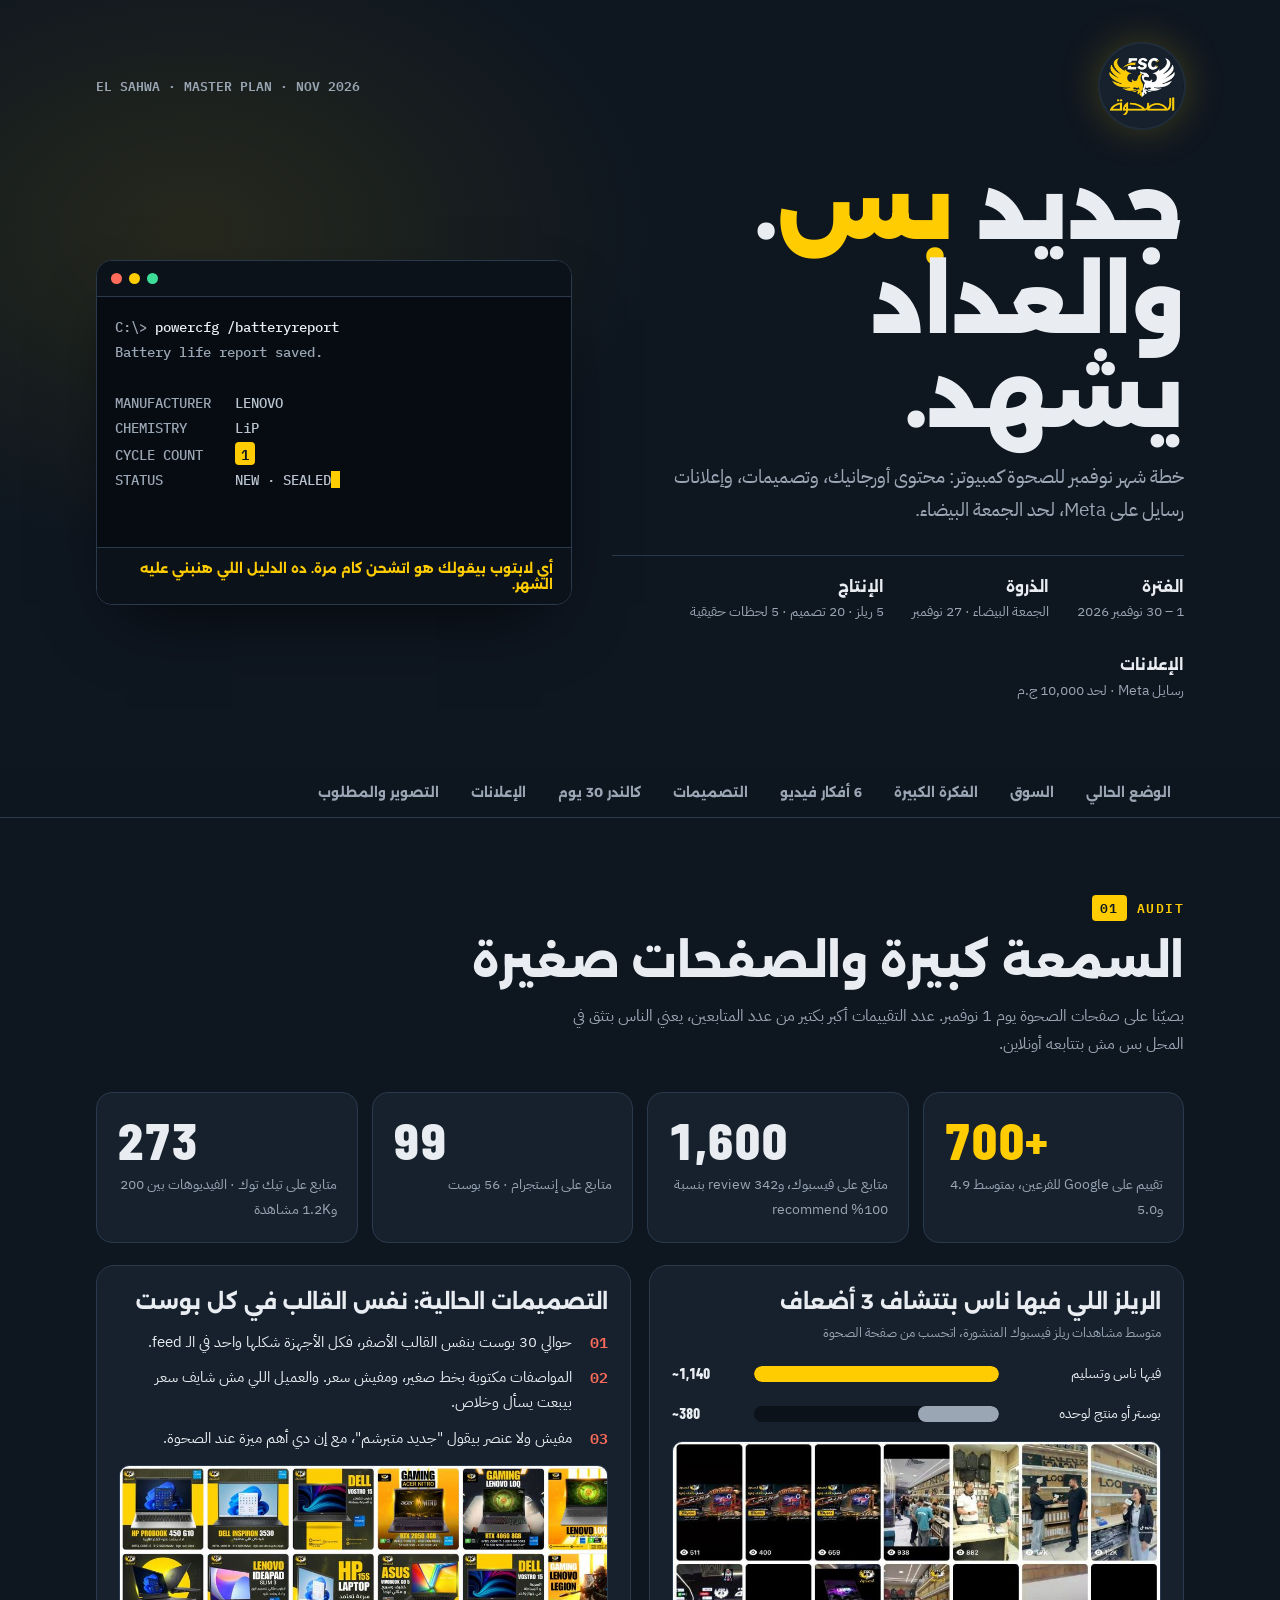
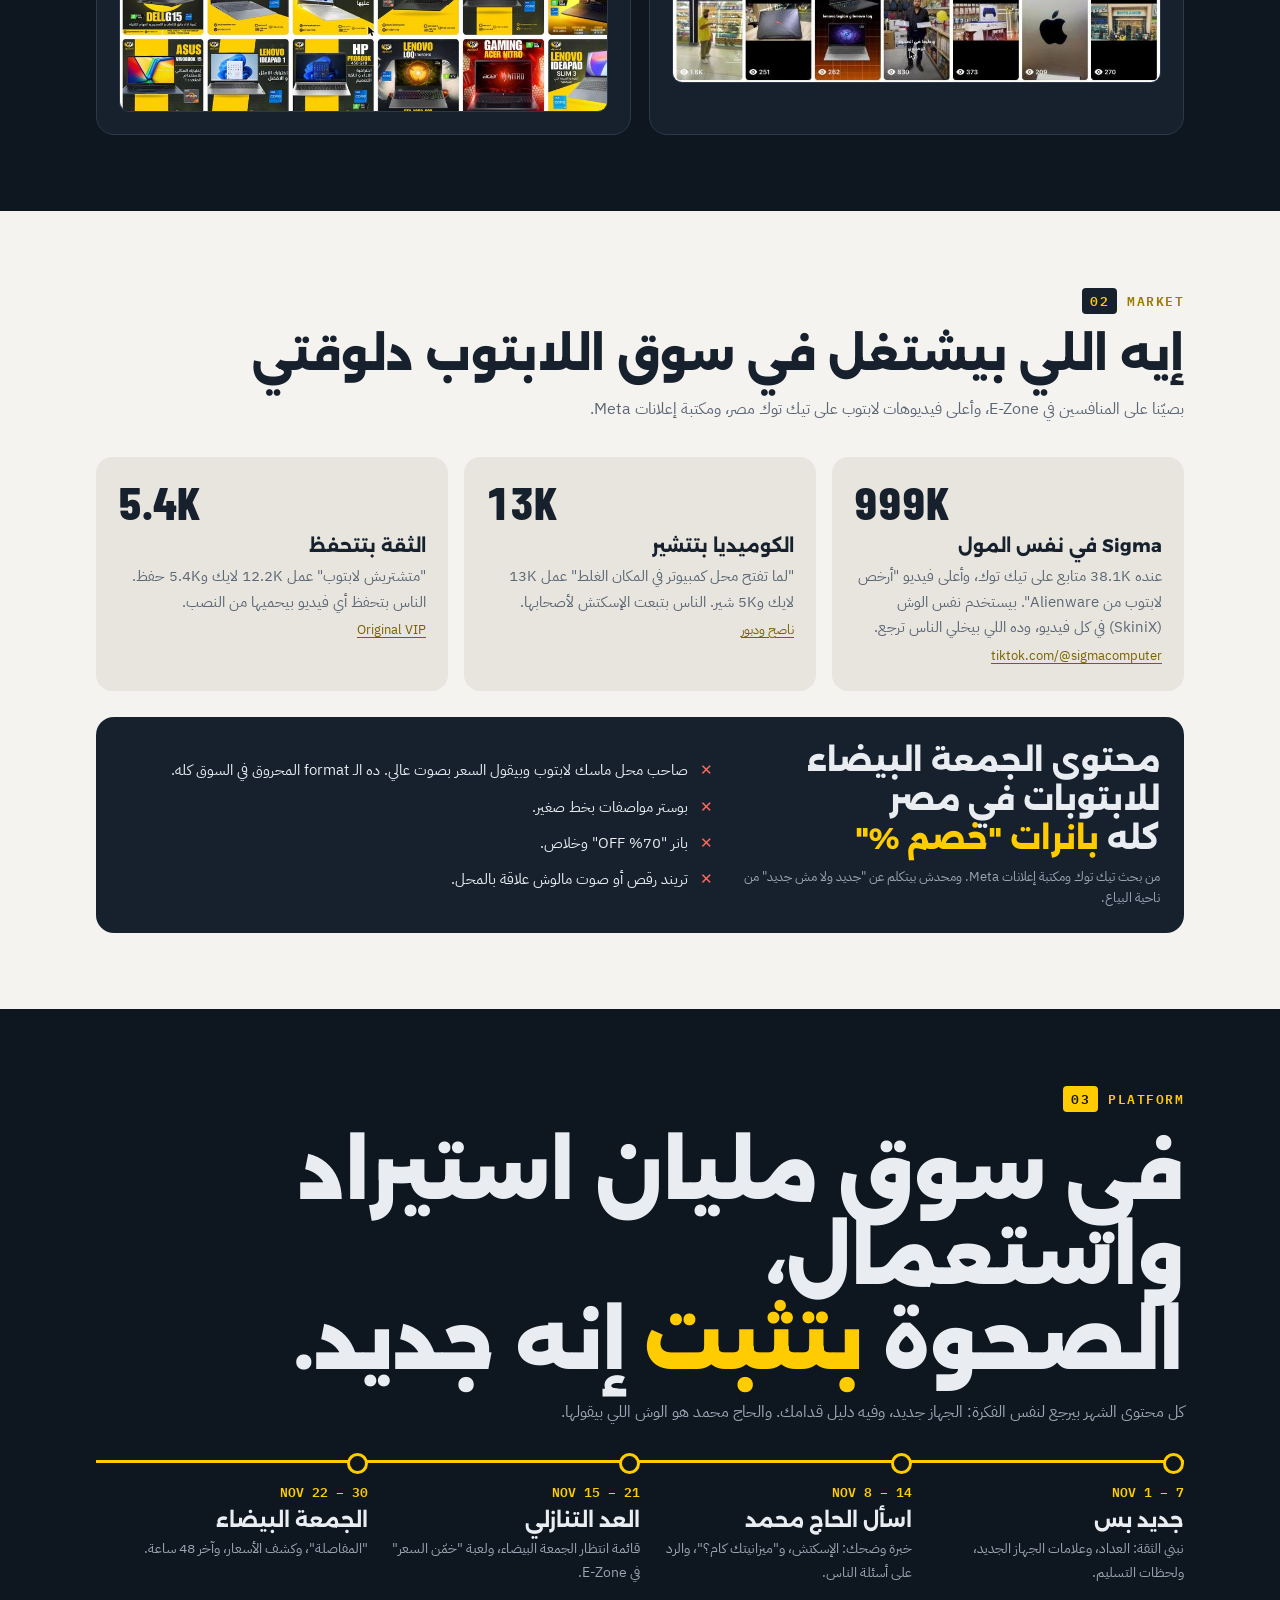
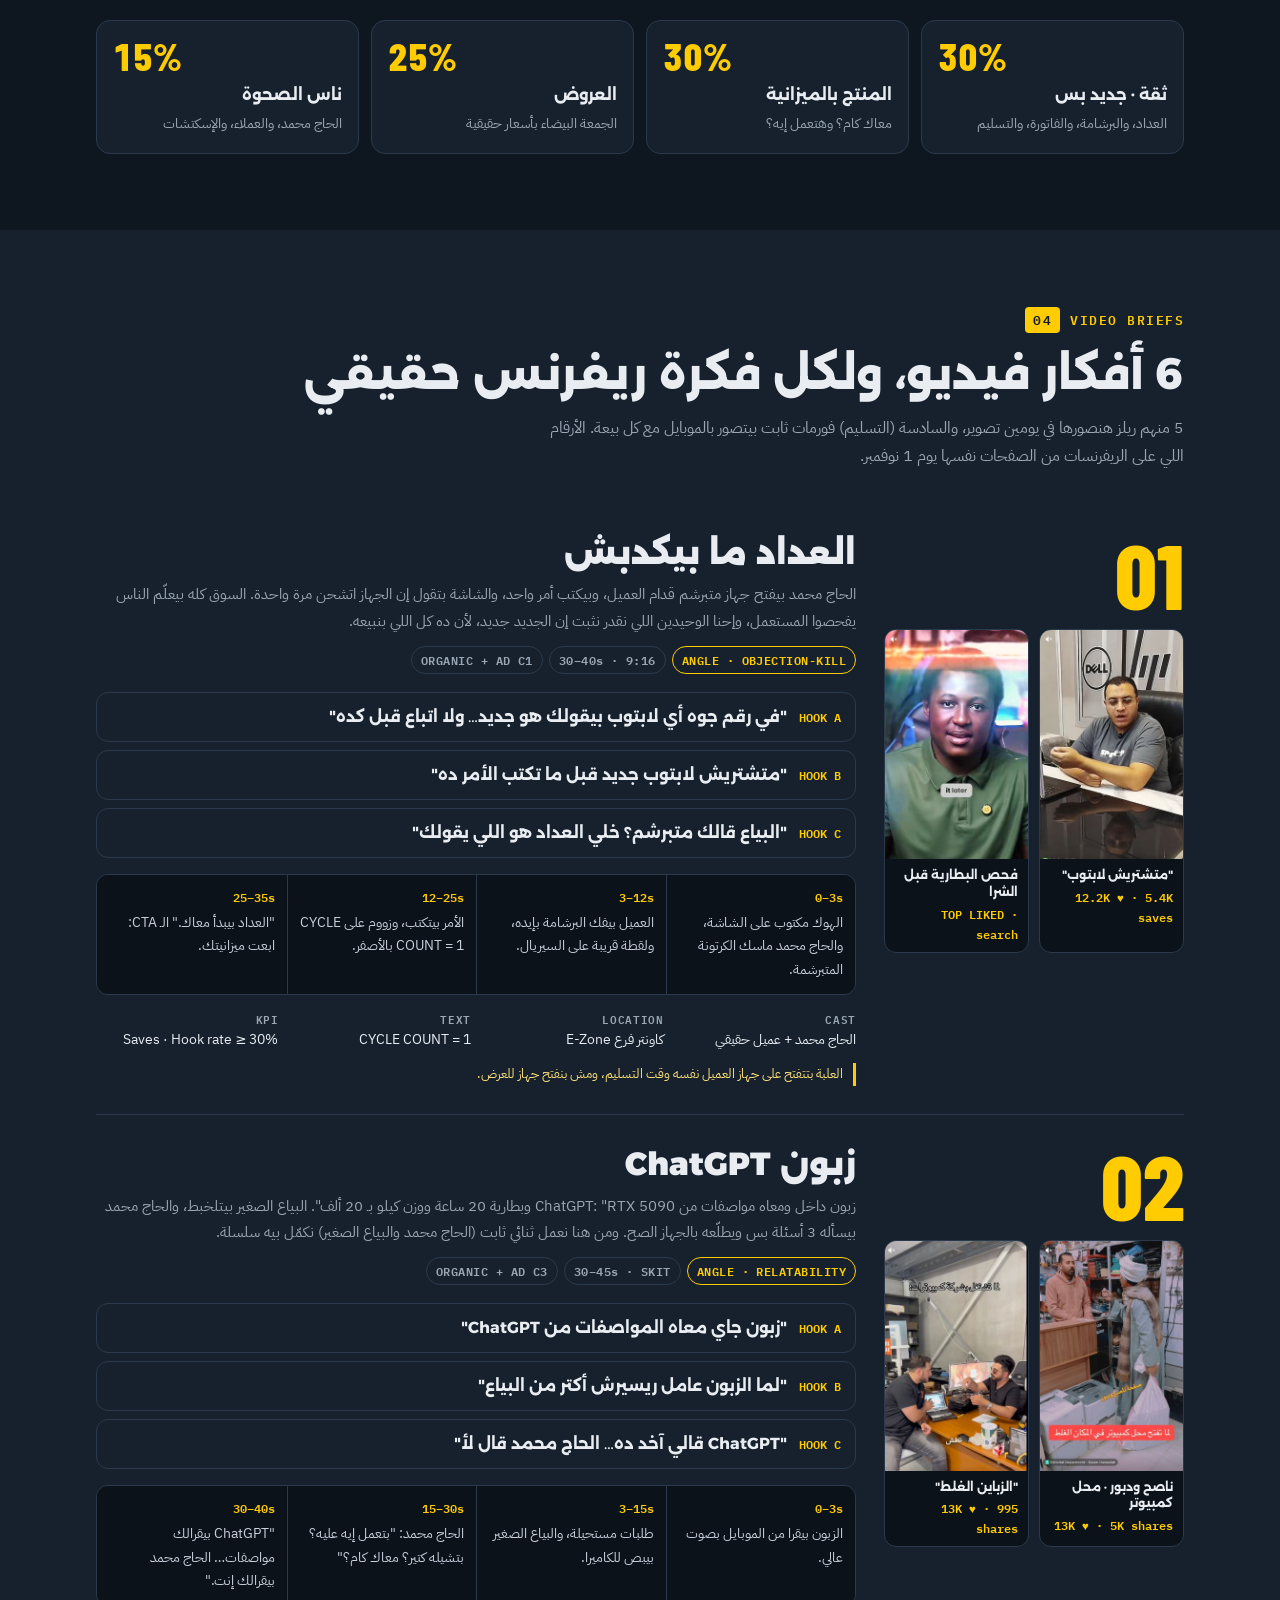
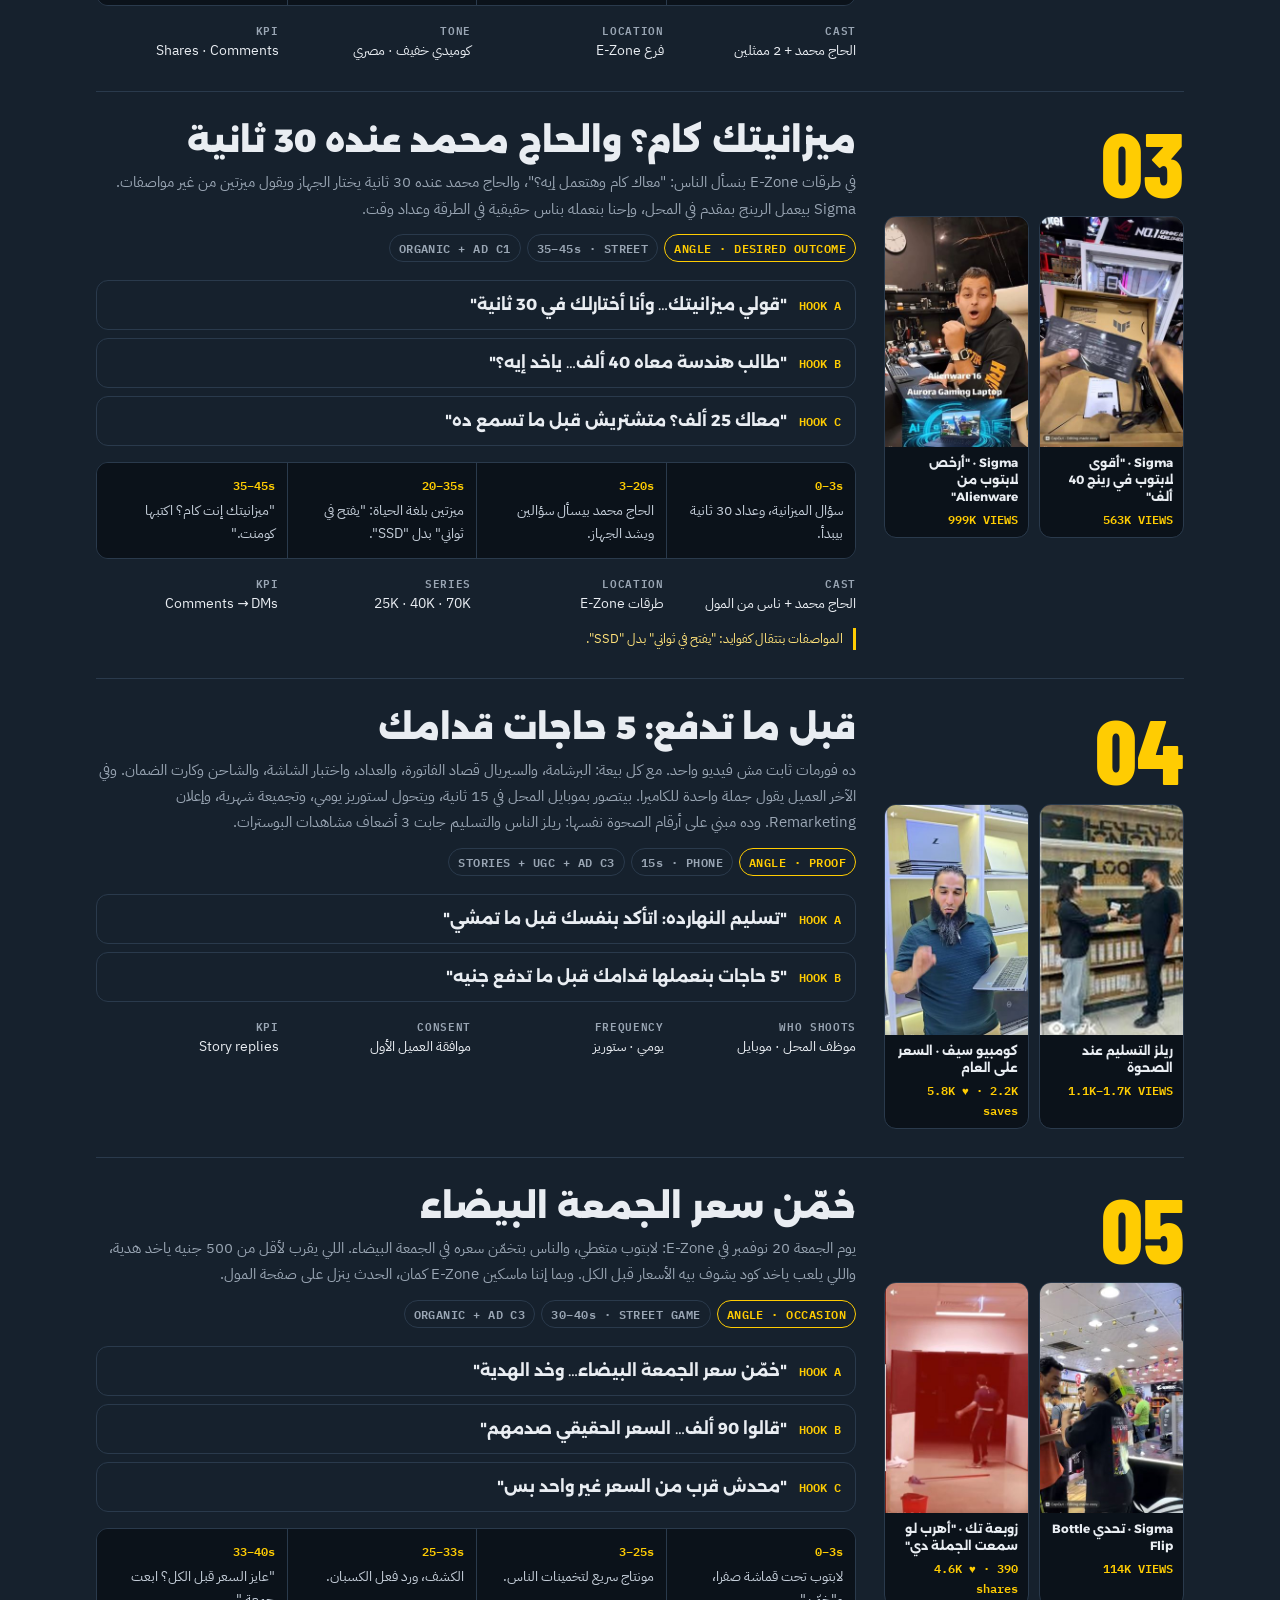
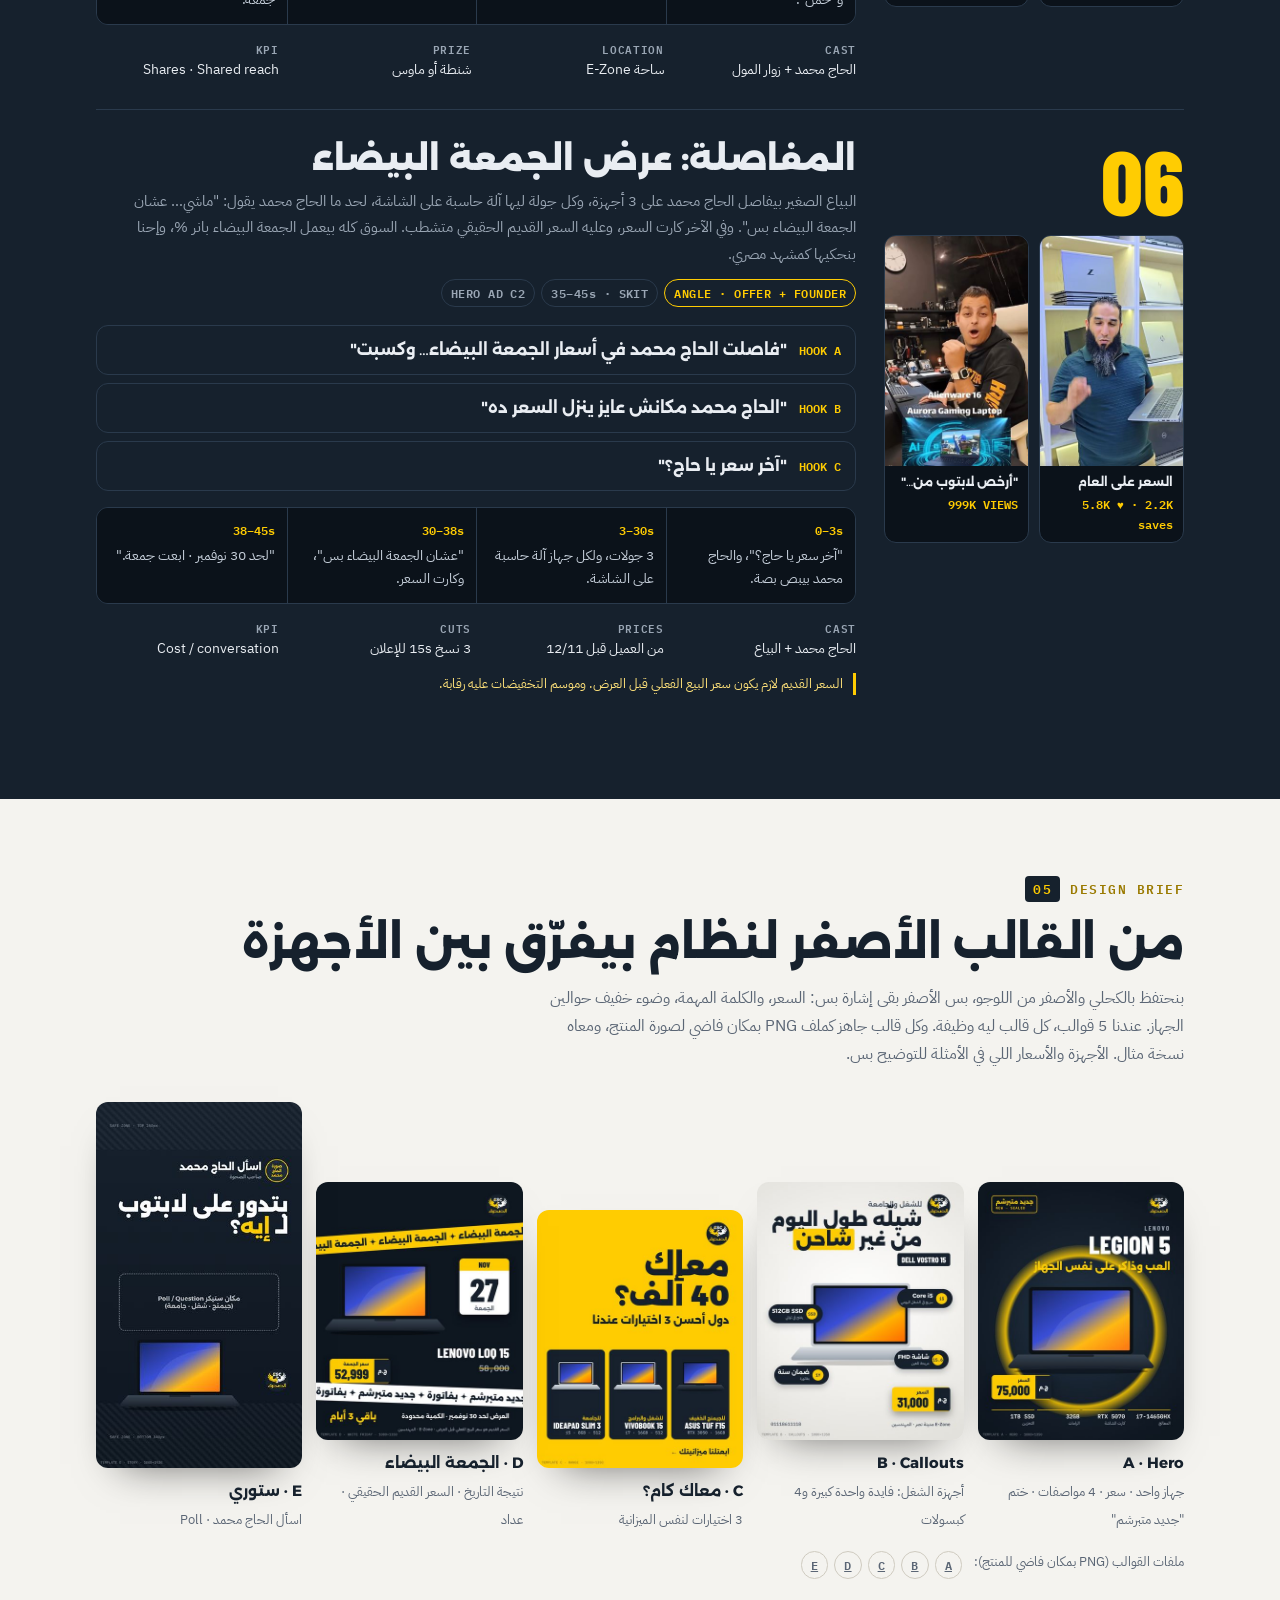
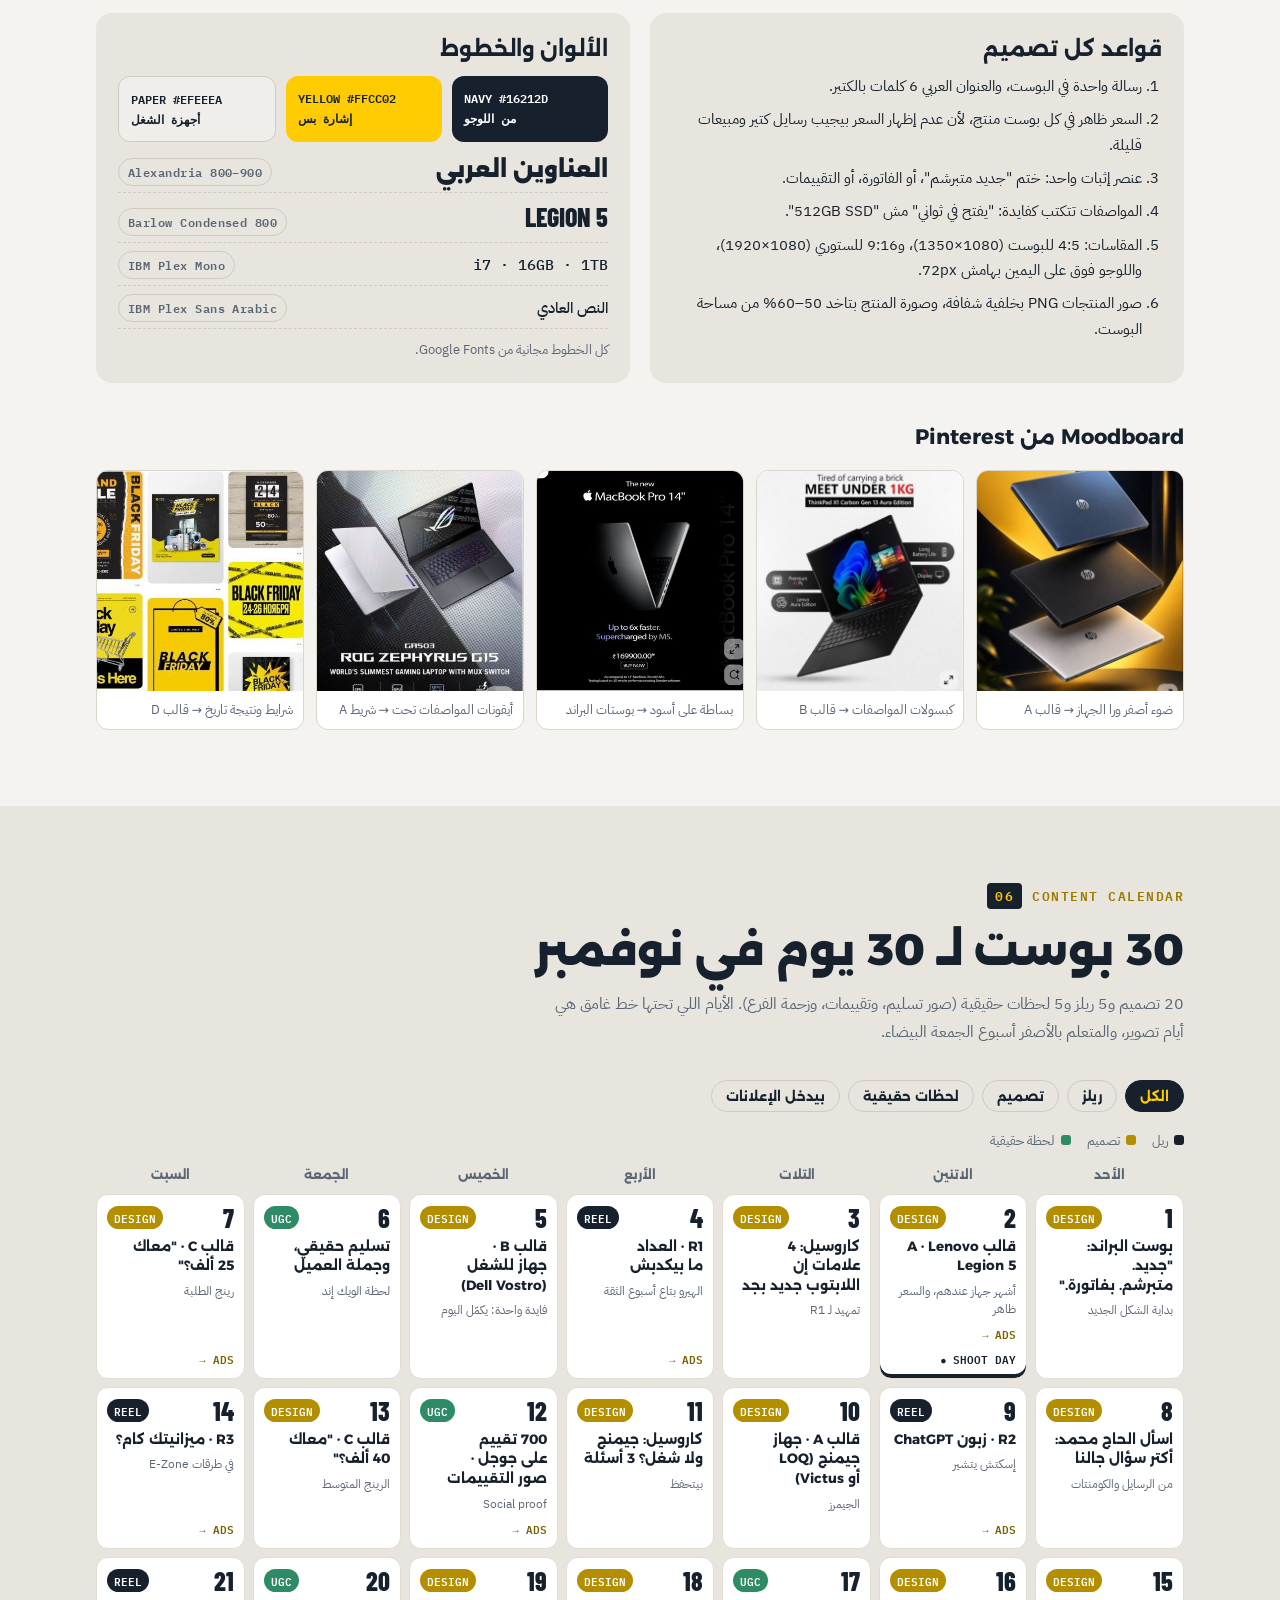
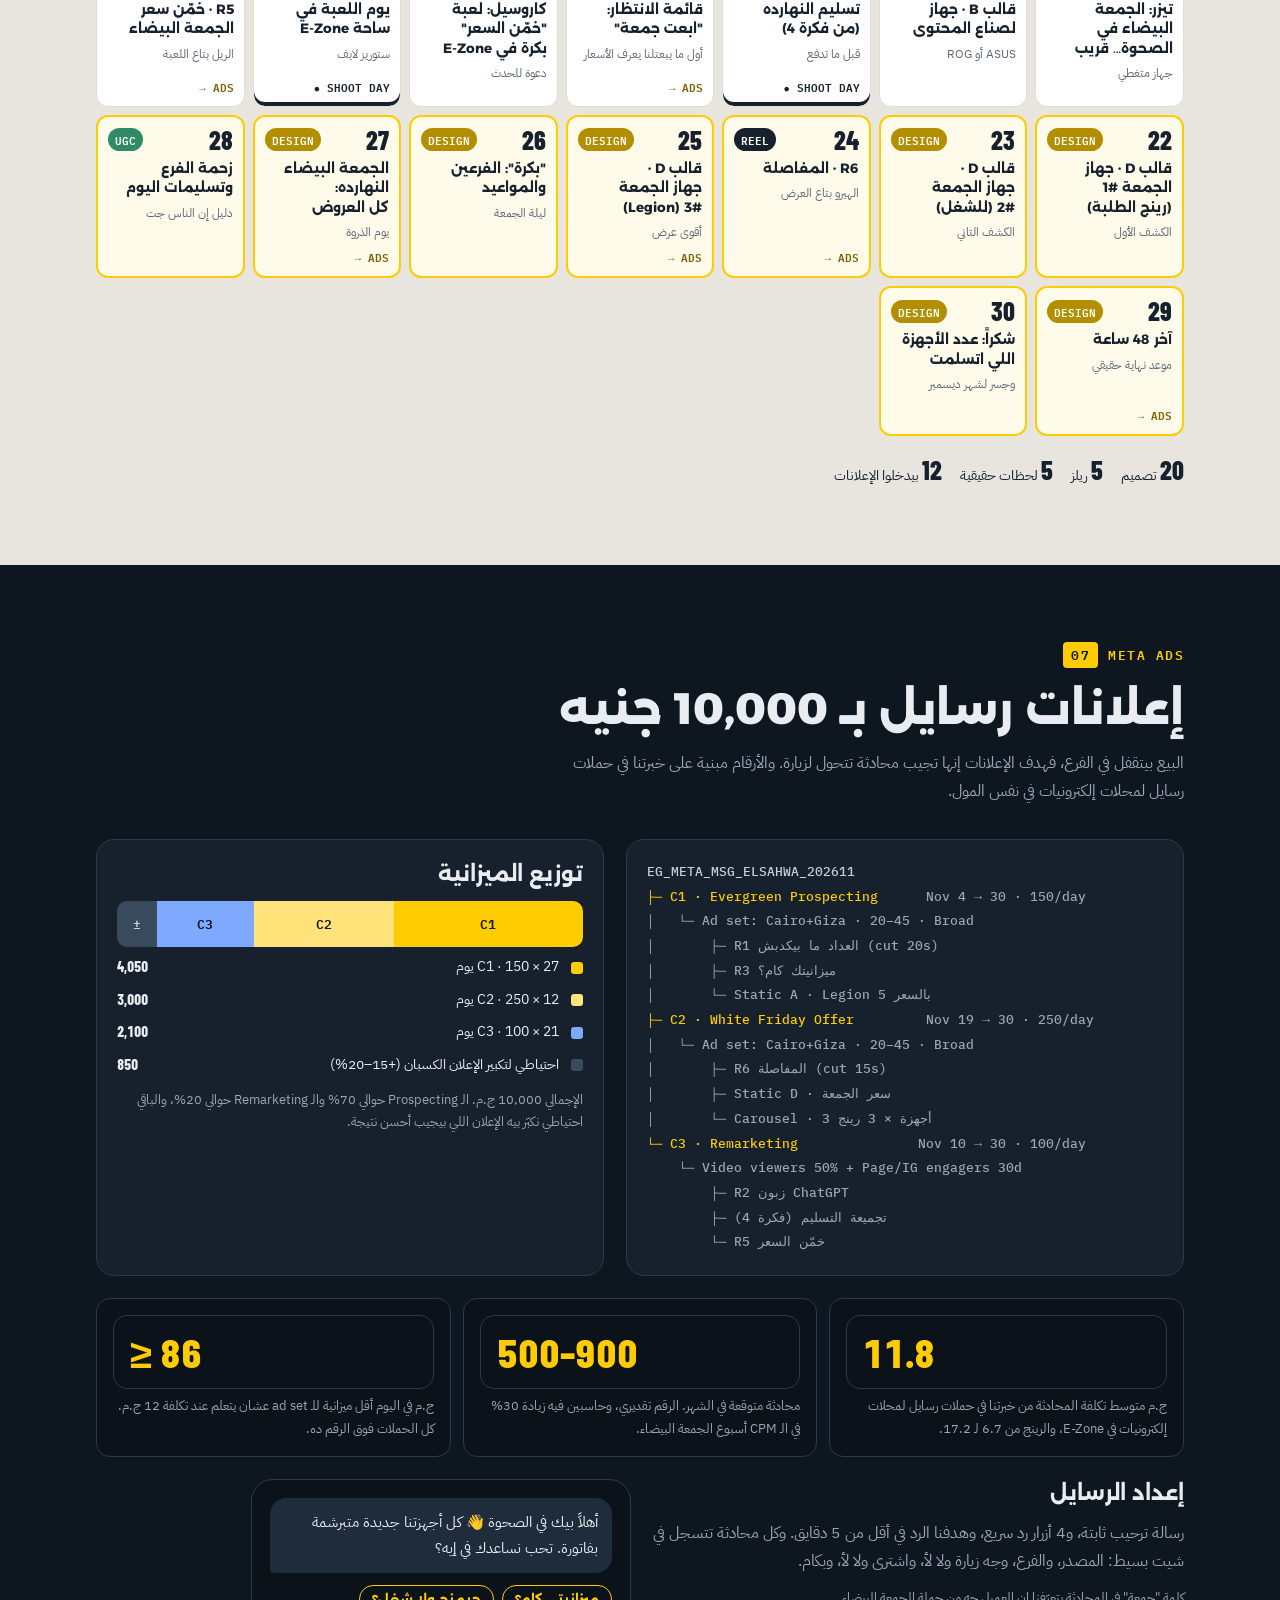
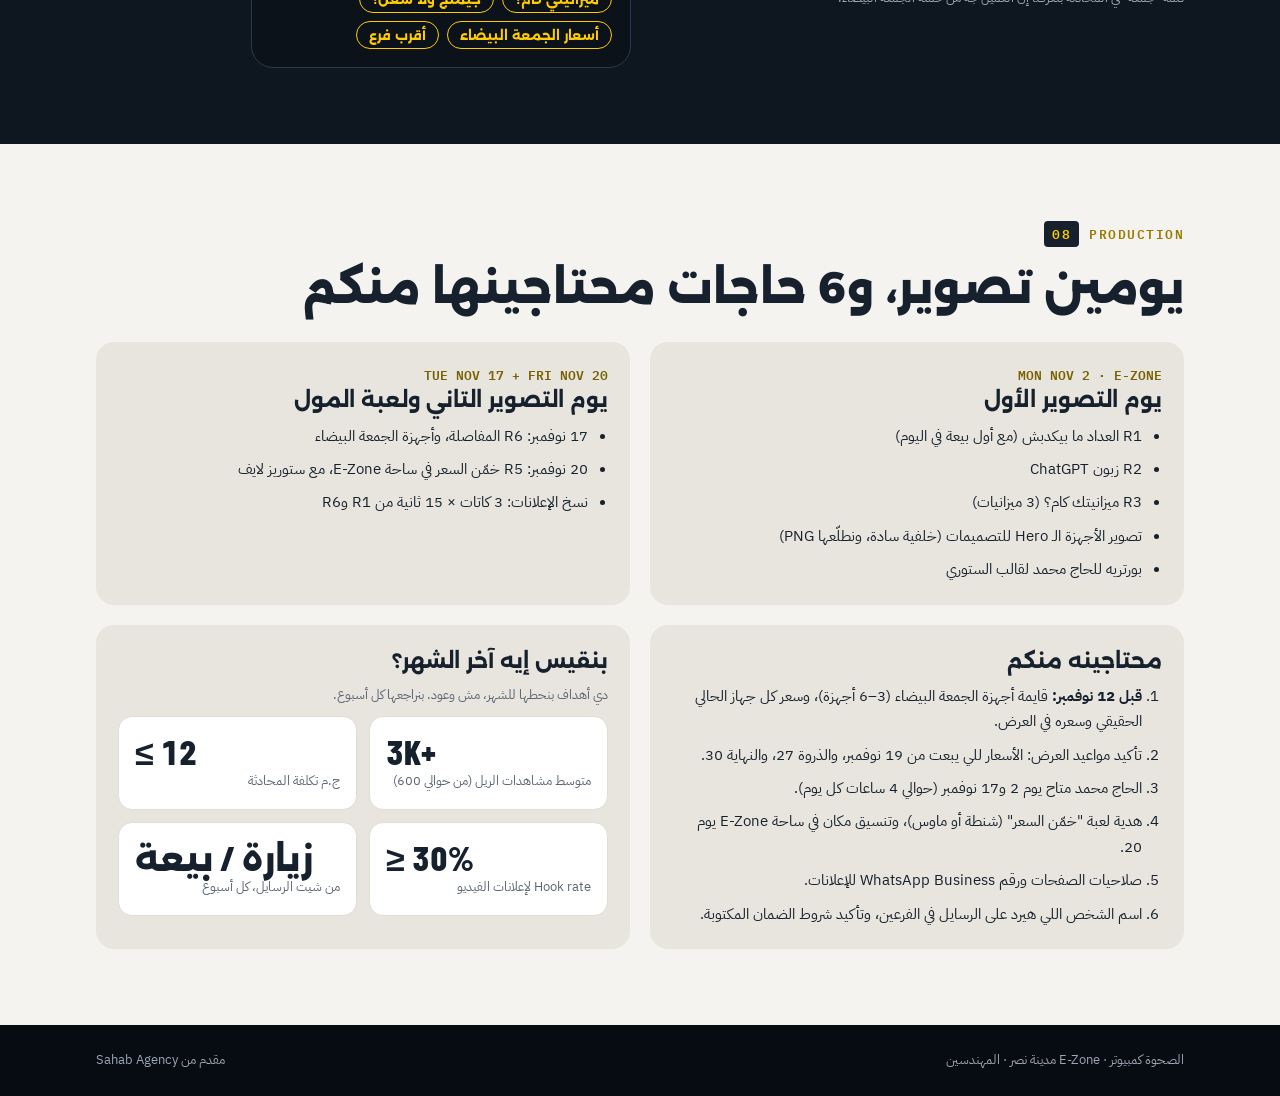
==== commit 3e4fb980: "Remove ads rules table and internal method references Co-Authored-By: Claude Opus 5.5 <noreply@anthr" ====
--- a/plan/index.html
+++ b/plan/index.html
@@ -486,7 +486,7 @@
           <div class="beat"><div class="s">35–45s</div><p>"ميزانيتك إنت كام؟ اكتبها كومنت."</p></div>
         </div>
         <div class="spec"><div><span>CAST</span>الحاج محمد + ناس من المول</div><div><span>LOCATION</span>طرقات E-Zone</div><div><span>SERIES</span>25K · 40K · 70K</div><div><span>KPI</span>Comments → DMs</div></div>
-        <p class="flag">المواصفات بتتقال كفوايد: "يفتح في ثواني" بدل "SSD". دي قاعدة Feature → Benefit من كورس الميديا باينج (Session 2).</p>
+        <p class="flag">المواصفات بتتقال كفوايد: "يفتح في ثواني" بدل "SSD".</p>
       </div>
     </article>
 
@@ -561,7 +561,7 @@
           <div class="beat"><div class="s">38–45s</div><p>"لحد 30 نوفمبر · ابعت جمعة."</p></div>
         </div>
         <div class="spec"><div><span>CAST</span>الحاج محمد + البياع</div><div><span>PRICES</span>من العميل قبل 12/11</div><div><span>CUTS</span>3 نسخ 15s للإعلان</div><div><span>KPI</span>Cost / conversation</div></div>
-        <p class="flag">السعر القديم لازم يكون سعر البيع الفعلي قبل العرض. دي قاعدة compliance في mena-ads (§6 Pricing)، وموسم التخفيضات عليه رقابة.</p>
+        <p class="flag">السعر القديم لازم يكون سعر البيع الفعلي قبل العرض. وموسم التخفيضات عليه رقابة.</p>
       </div>
     </article>
   </div>
@@ -592,10 +592,10 @@
       <div class="rbox" data-anim="rise">
         <h3>قواعد كل تصميم</h3>
         <ol>
-          <li>رسالة واحدة في البوست، والعنوان العربي 6 كلمات بالكتير. (mena-ads · Static brief)</li>
-          <li>السعر ظاهر في كل بوست منتج، لأن عدم إظهار السعر بيجيب رسايل كتير ومبيعات قليلة. (كورس الميديا باينج · Part 2A §6)</li>
+          <li>رسالة واحدة في البوست، والعنوان العربي 6 كلمات بالكتير.</li>
+          <li>السعر ظاهر في كل بوست منتج، لأن عدم إظهار السعر بيجيب رسايل كتير ومبيعات قليلة.</li>
           <li>عنصر إثبات واحد: ختم "جديد متبرشم"، أو الفاتورة، أو التقييمات.</li>
-          <li>المواصفات تتكتب كفايدة: "يفتح في ثواني" مش "512GB SSD". (Session 2)</li>
+          <li>المواصفات تتكتب كفايدة: "يفتح في ثواني" مش "512GB SSD".</li>
           <li>المقاسات: 4:5 للبوست (1080×1350)، و9:16 للستوري (1080×1920)، واللوجو فوق على اليمين بهامش 72px.</li>
           <li>صور المنتجات PNG بخلفية شفافة، وصورة المنتج بتاخد 50–60% من مساحة البوست.</li>
         </ol>
@@ -650,8 +650,8 @@
 <section id="ads">
   <div class="wrap">
     <div class="eyebrow"><b>07</b> META ADS</div>
-    <h2>إعلانات رسايل بـ 10,000 جنيه، ولكل رقم مصدره</h2>
-    <p class="lead">البيع بيتقفل في الفرع، فهدف الإعلانات إنها تجيب محادثة تتحول لزيارة. كل قاعدة هنا جاية من skills الـ mena-ads والـ paid-ads وكورس الميديا باينج، وأرقام التكلفة مبنية على خبرتنا في حملات رسايل لمحلات إلكترونيات في نفس المول.</p>
+    <h2>إعلانات رسايل بـ 10,000 جنيه</h2>
+    <p class="lead">البيع بيتقفل في الفرع، فهدف الإعلانات إنها تجيب محادثة تتحول لزيارة. والأرقام مبنية على خبرتنا في حملات رسايل لمحلات إلكترونيات في نفس المول.</p>
     <div class="adgrid">
       <div class="tree" data-anim="rise">EG_META_MSG_ELSAHWA_202611
 <span class="y">├─ C1 · Evergreen Prospecting</span>      <span class="m">Nov 4 → 30 · 150/day</span>
@@ -680,35 +680,18 @@
           <div><i style="background:var(--blue)"></i><span>C3 · 100 × 21 يوم</span><b class="num">2,100</b></div>
           <div><i style="background:#3A4B5E"></i><span>احتياطي لتكبير الإعلان الكسبان (+15–20%)</span><b class="num">850</b></div>
         </div>
-        <p class="src" style="margin-top:12px">الإجمالي 10,000 ج.م. الـ Prospecting حوالي 70% والـ Remarketing حوالي 20%، وده قريب من تقسيم الكورس للميزانيات أقل من 15K (60–70% / 10–20%). شيلنا الـ 20% بتوع الكتالوج لأن مفيش موقع في الخطة دي.</p>
+        <p class="src" style="margin-top:12px">الإجمالي 10,000 ج.م. الـ Prospecting حوالي 70% والـ Remarketing حوالي 20%، والباقي احتياطي نكبّر بيه الإعلان اللي بيجيب أحسن نتيجة.</p>
       </div>
     </div>
     <div class="est">
       <div data-anim="rise"><div class="num">11.8</div><p>ج.م متوسط تكلفة المحادثة من خبرتنا في حملات رسايل لمحلات إلكترونيات في E-Zone، والرينج من 6.7 لـ 17.2.</p></div>
       <div data-anim="rise" data-d="80"><div class="num">500–900</div><p>محادثة متوقعة في الشهر. الرقم تقديري، وحاسبين فيه زيادة 30% في الـ CPM أسبوع الجمعة البيضاء.</p></div>
-      <div data-anim="rise" data-d="160"><div class="num">≥ 86</div><p>ج.م في اليوم أقل ميزانية للـ ad set عشان يتعلم عند تكلفة 12 ج.م (mena-ads · ads_calc learning). كل الحملات فوق الرقم ده.</p></div>
-    </div>
-    <div class="scroll">
-      <table class="rtable">
-        <thead><tr><th>RULE</th><th>WHAT WE DO</th><th>SOURCE</th></tr></thead>
-        <tbody>
-          <tr><td>هدف الرسايل</td><td>Click-to-Message على Messenger وWhatsApp وInstagram Direct، والعميل يختار. ونقيس بتكلفة البيعة، مش بتكلفة المحادثة.</td><td>mena-ads<span class="s">meta.md §8 · CTWA · M-20</span></td></tr>
-          <tr><td>3 إعلانات بالكتير</td><td>كل ad set فيه 3 إعلانات بالكتير، عشان الميزانية أقل من 15K في اليوم.</td><td>كورس الميديا باينج<span class="s">Part 1 §3.2 · Session 2</span></td></tr>
-          <tr><td>السعر في الإعلان</td><td>كل إعلان فيه سعر، وفريق الرد متدرب، عشان نتفادى "رسايل كتير ومبيعات قليلة".</td><td>كورس الميديا باينج<span class="s">Part 2A §6 · Session 1, 6</span></td></tr>
-          <tr><td>حملة الجمعة قبلها بأسبوع</td><td>C2 بتبدأ 19 نوفمبر، عشان تخلص الـ learning قبل الذروة من 26 لـ 29.</td><td>mena-ads<span class="s">mena-market §3 · seasonal rules</span></td></tr>
-          <tr><td>الحكم على CPA مش CPM</td><td>الـ CPM هيعلى في أسبوع الجمعة. بنقيس بتكلفة المحادثة، ومش بنقفل حاجة بسبب الـ CPM.</td><td>mena-ads<span class="s">mena-market §3 · meta.md §2</span></td></tr>
-          <tr><td>التكبير</td><td>+15–20% بس، وتغيير واحد كل 72 ساعة، ولما الإعلان يكون أحسن من الهدف بـ 15% لمدة 7 أيام.</td><td>mena-ads<span class="s">meta.md §6 Budget decisions</span></td></tr>
-          <tr><td>الإيقاف</td><td>الإعلان اللي صرف 3× الهدف (36 ج.م) من غير محادثة بيتقفل، وبنضيف فكرة جديدة مكانه.</td><td>mena-ads<span class="s">meta.md §5–6 · Kill rule</span></td></tr>
-          <tr><td>Hook rate</td><td>تحت 25% يبقى ضعيف، ومحتاج أول 3 ثواني جديدة. فوق 35% يبقى قوي، ونكبّره.</td><td>mena-ads<span class="s">meta.md §5 Video metrics</span></td></tr>
-          <tr><td>الأماكن</td><td>Advantage+ placements من غير Audience Network، لأنه بيجيب رسايل ضعيفة.</td><td>mena-ads<span class="s">meta.md §7</span></td></tr>
-          <tr><td>الـ Learning</td><td>مش هنعمل أي تعديل كبير والـ ad set لسه بيتعلم، وبنستنى 2–3 أيام قبل أي حكم.</td><td>mena-ads + الكورس<span class="s">Core rule 3 · Part 2A §6</span></td></tr>
-        </tbody>
-      </table>
+      <div data-anim="rise" data-d="160"><div class="num">≥ 86</div><p>ج.م في اليوم أقل ميزانية للـ ad set عشان يتعلم عند تكلفة 12 ج.م. كل الحملات فوق الرقم ده.</p></div>
     </div>
     <div class="msg">
       <div>
         <h3>إعداد الرسايل</h3>
-        <p class="lead" style="margin-bottom:12px">رسالة ترحيب ثابتة، و4 أزرار رد سريع، وهدفنا الرد في أقل من 5 دقايق (mena-ads · meta.md §8). وكل محادثة تتسجل في شيت بسيط: المصدر، والفرع، وجه زيارة ولا لأ، واشترى ولا لأ، وبكام.</p>
+        <p class="lead" style="margin-bottom:12px">رسالة ترحيب ثابتة، و4 أزرار رد سريع، وهدفنا الرد في أقل من 5 دقايق. وكل محادثة تتسجل في شيت بسيط: المصدر، والفرع، وجه زيارة ولا لأ، واشترى ولا لأ، وبكام.</p>
         <p class="src">كلمة "جمعة" في المحادثة بتعرّفنا إن العميل جه من حملة الجمعة البيضاء.</p>
       </div>
       <div class="phone">
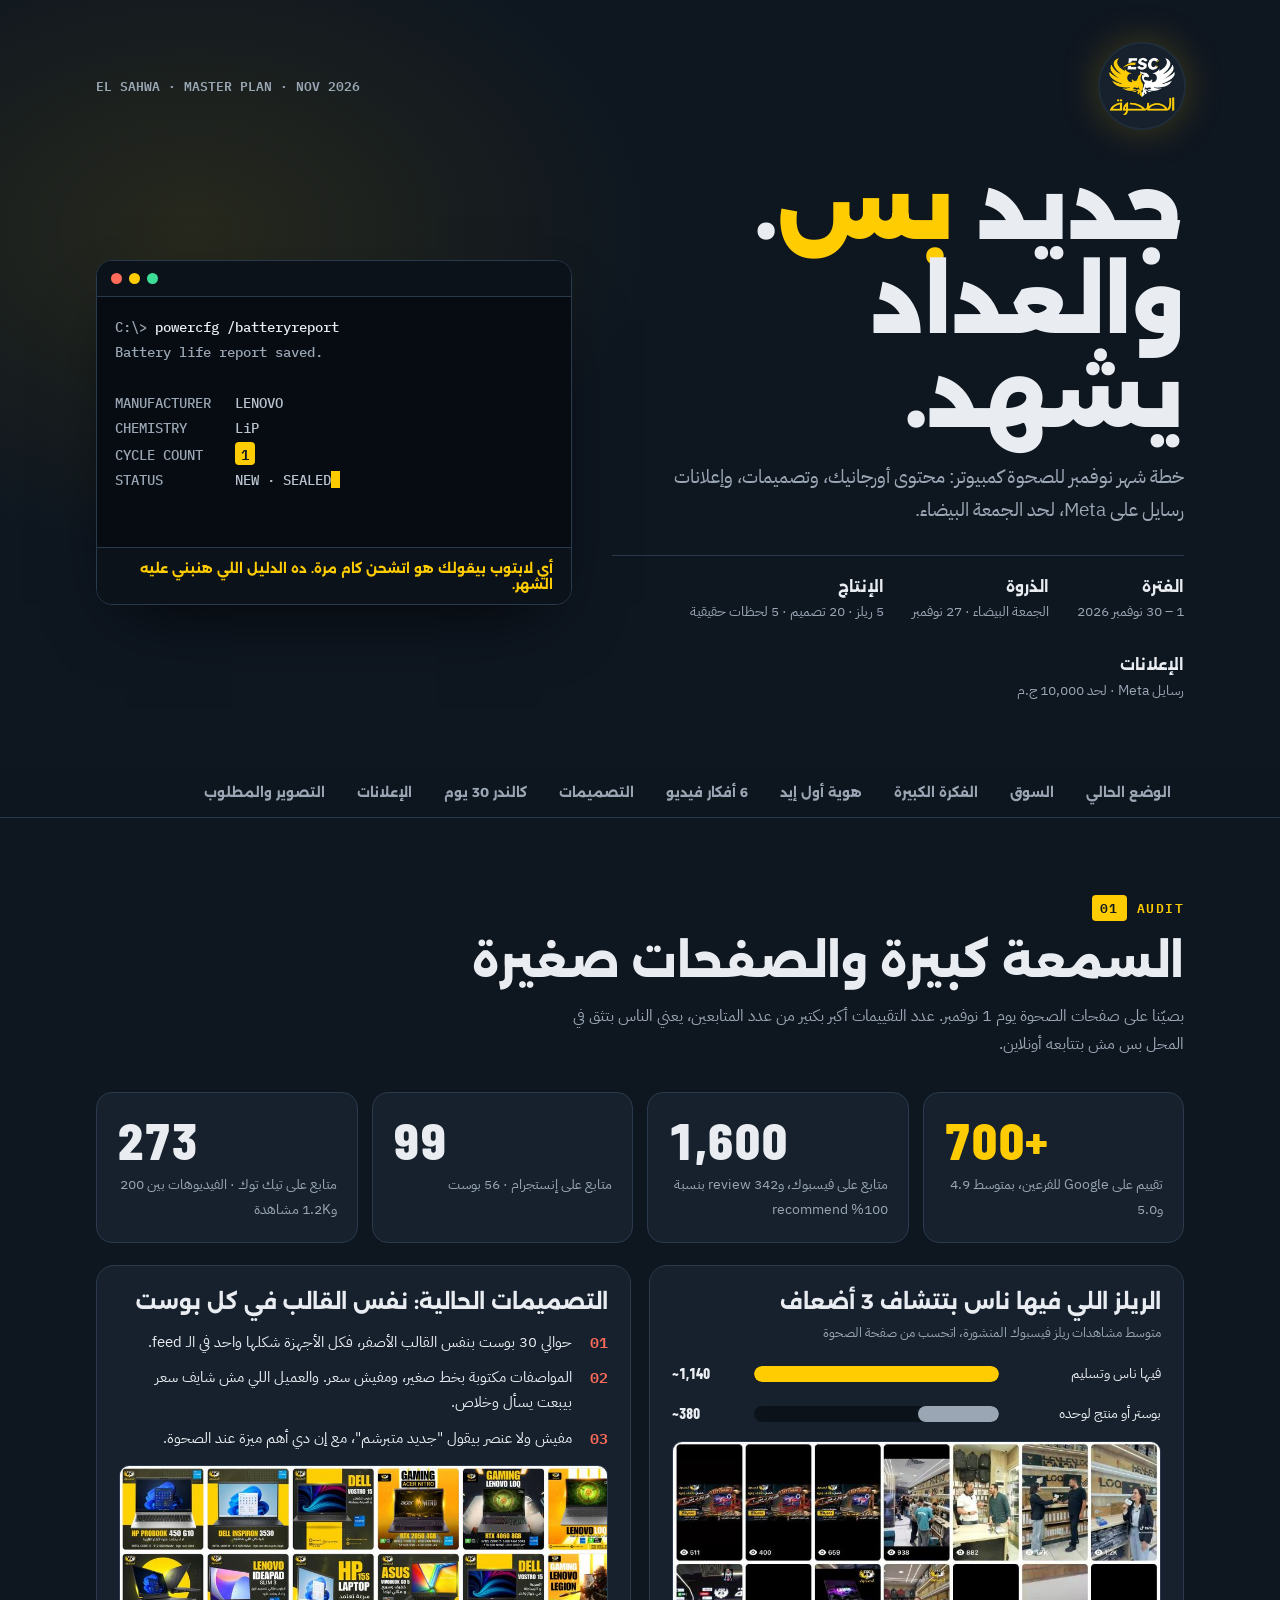
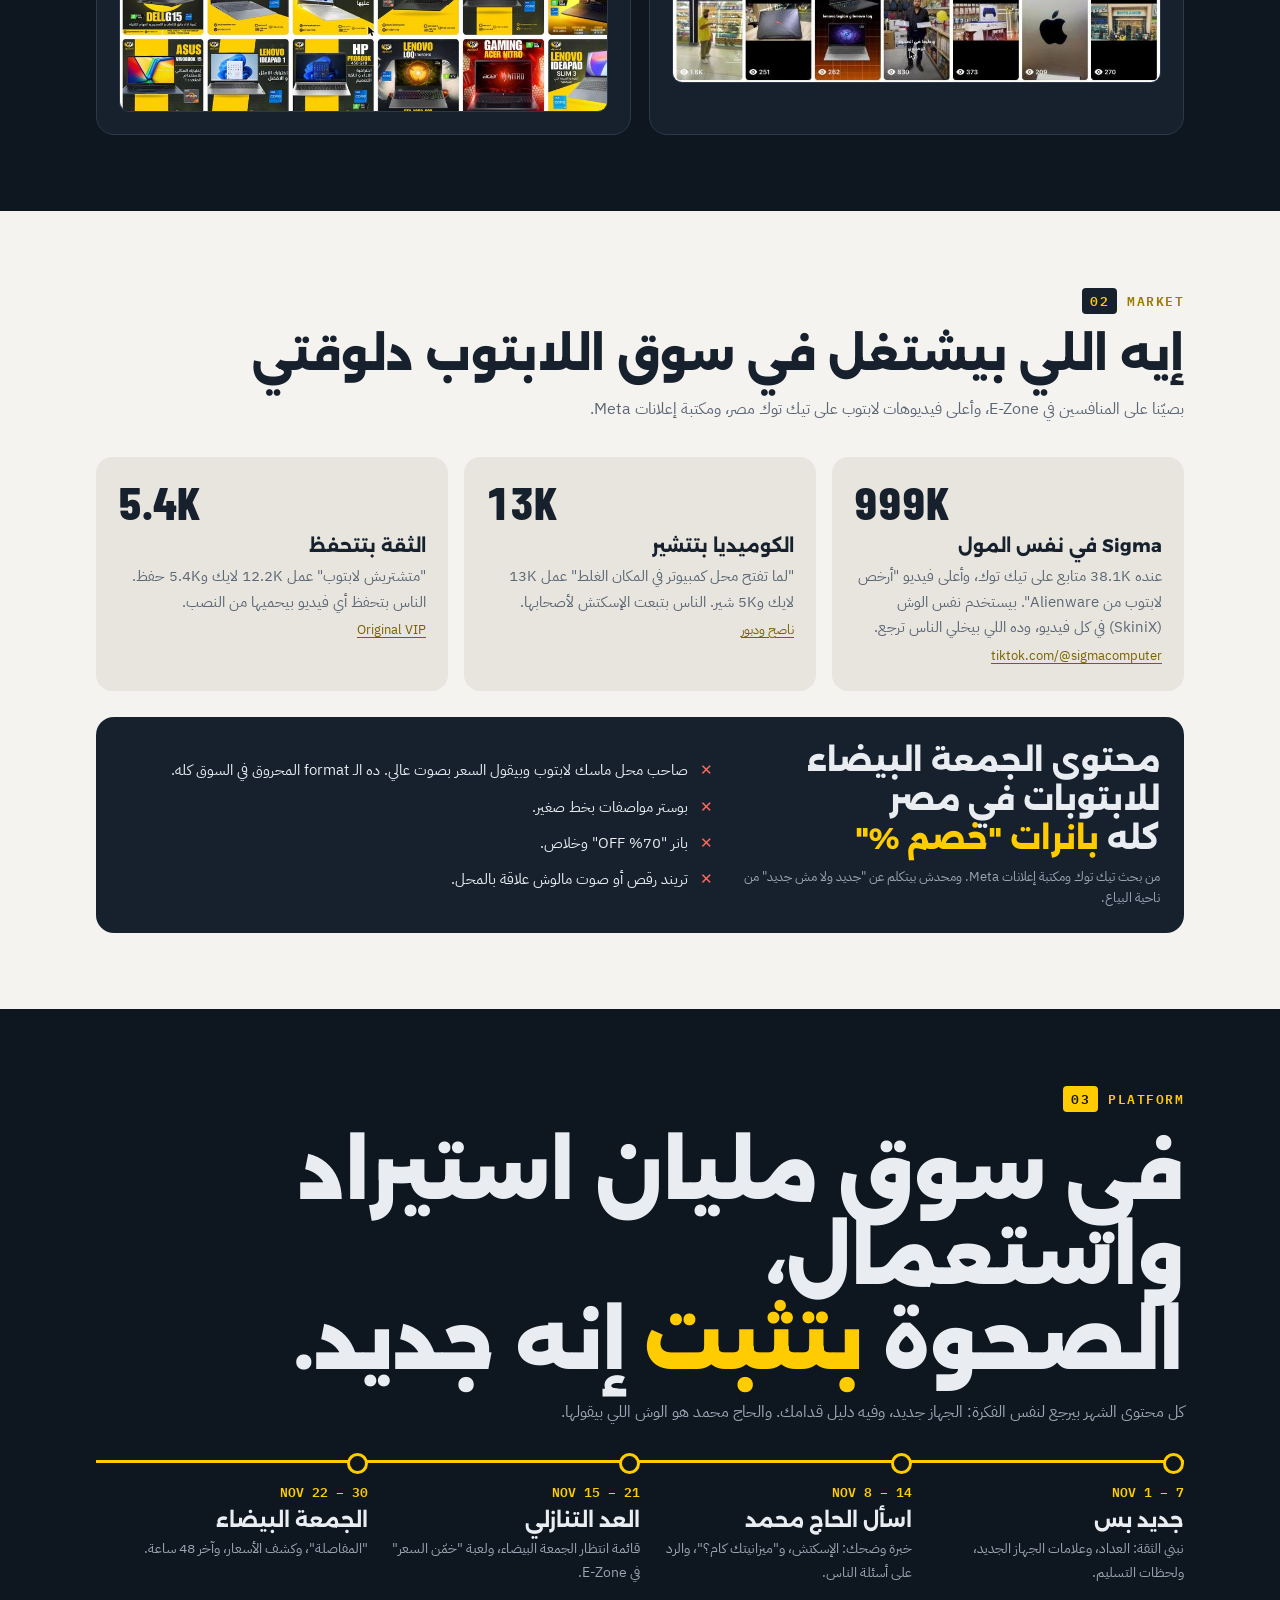
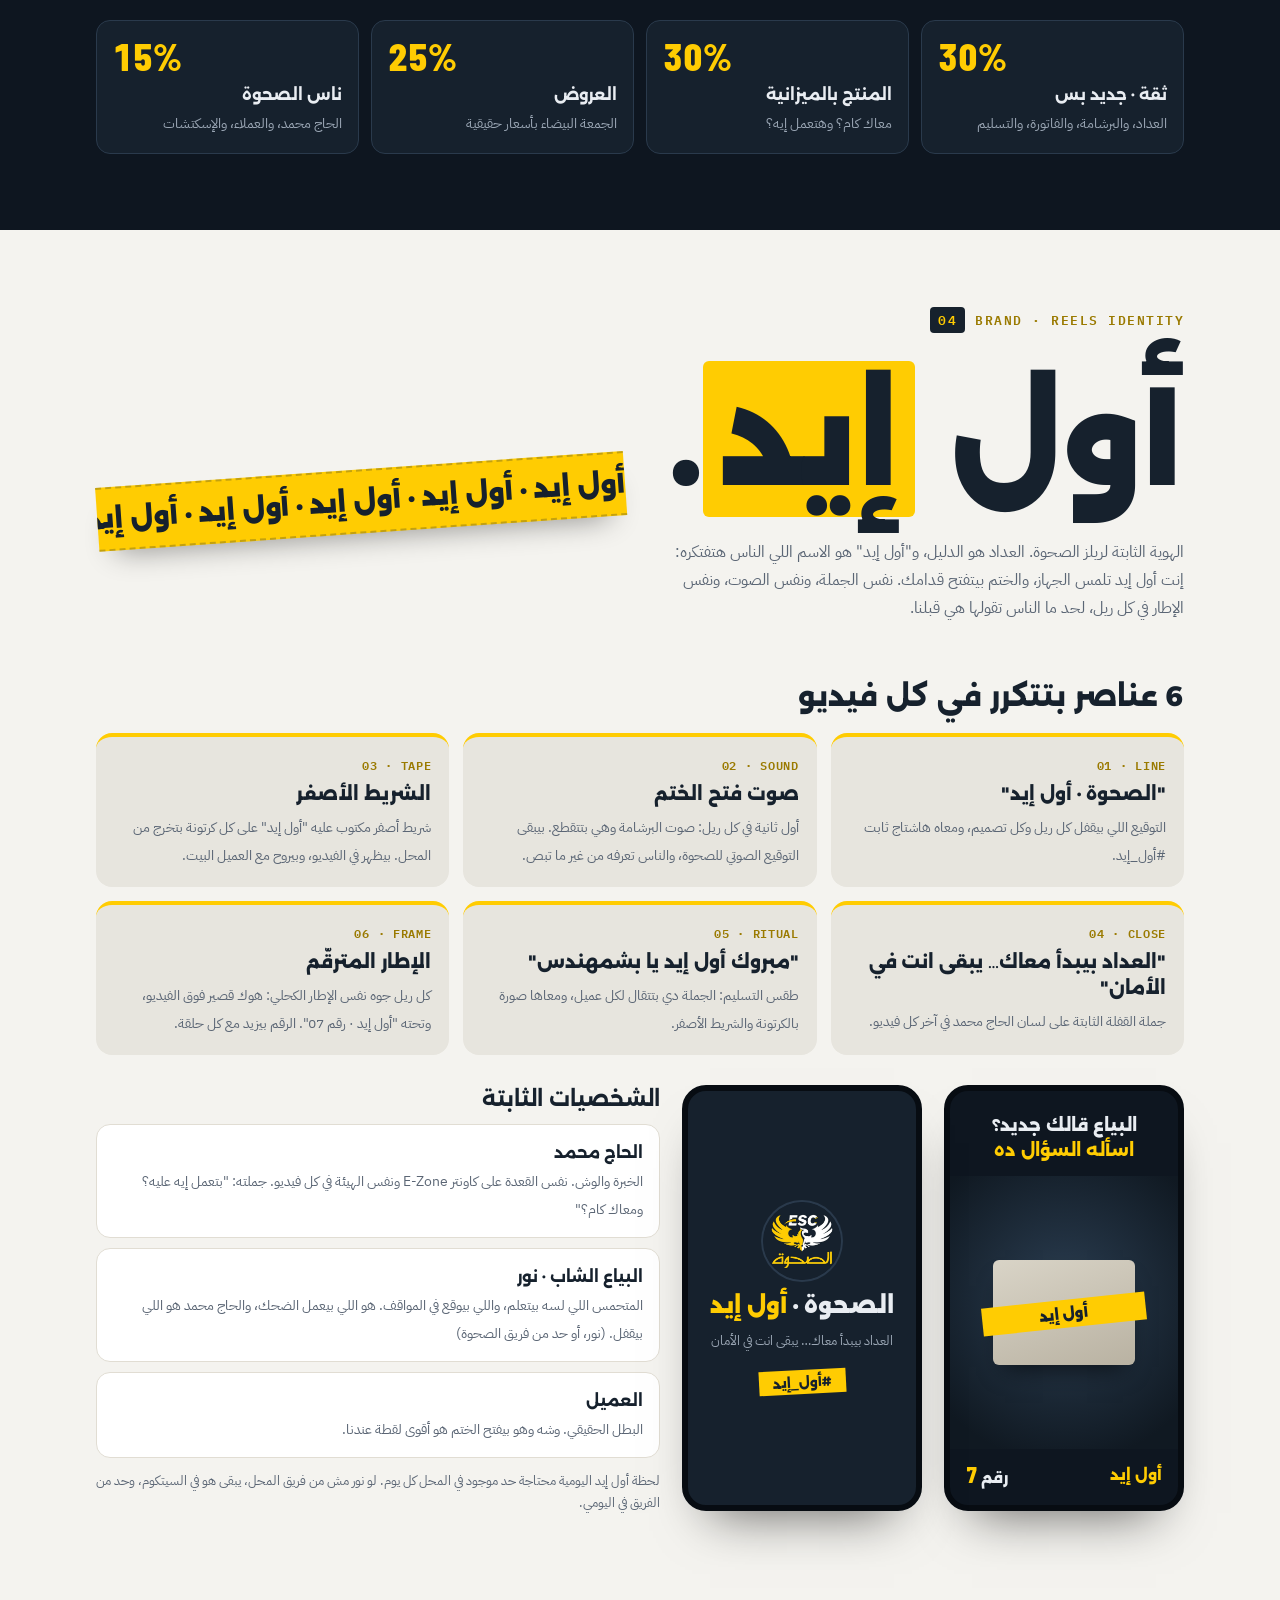
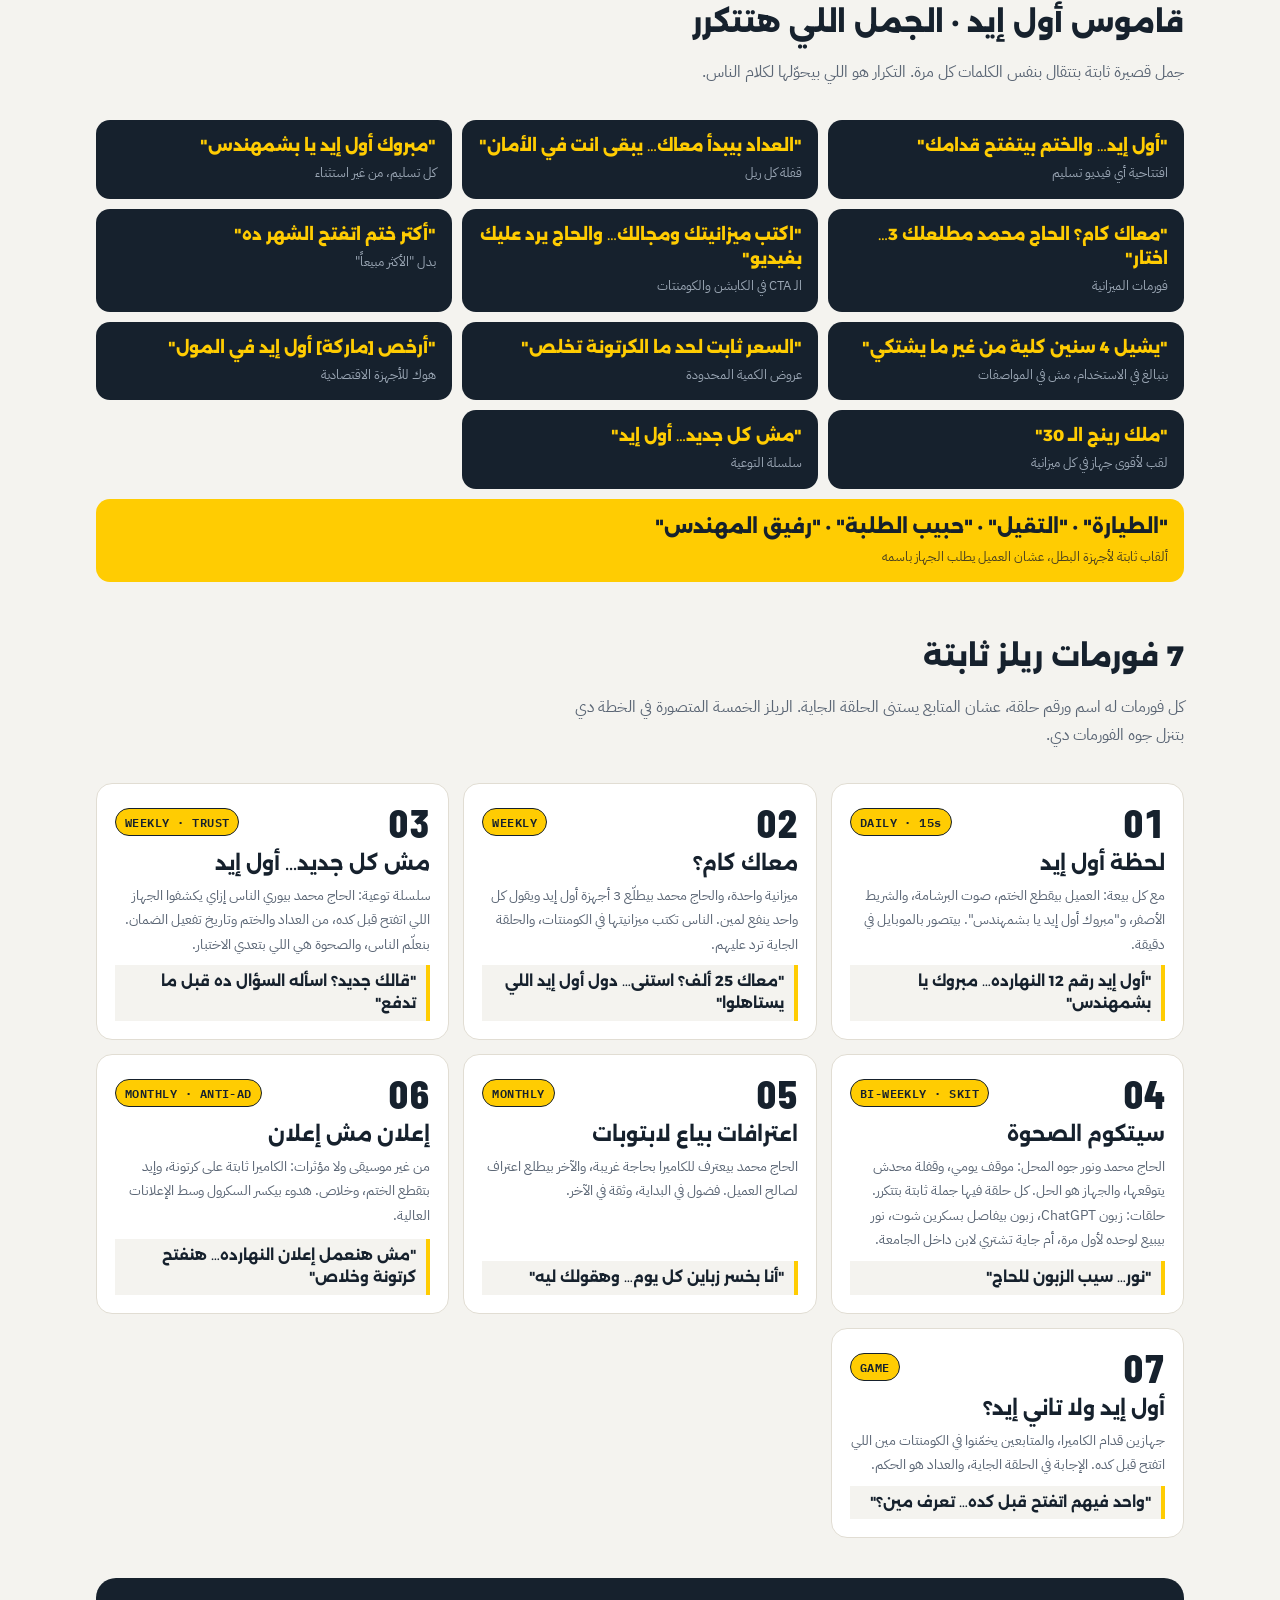
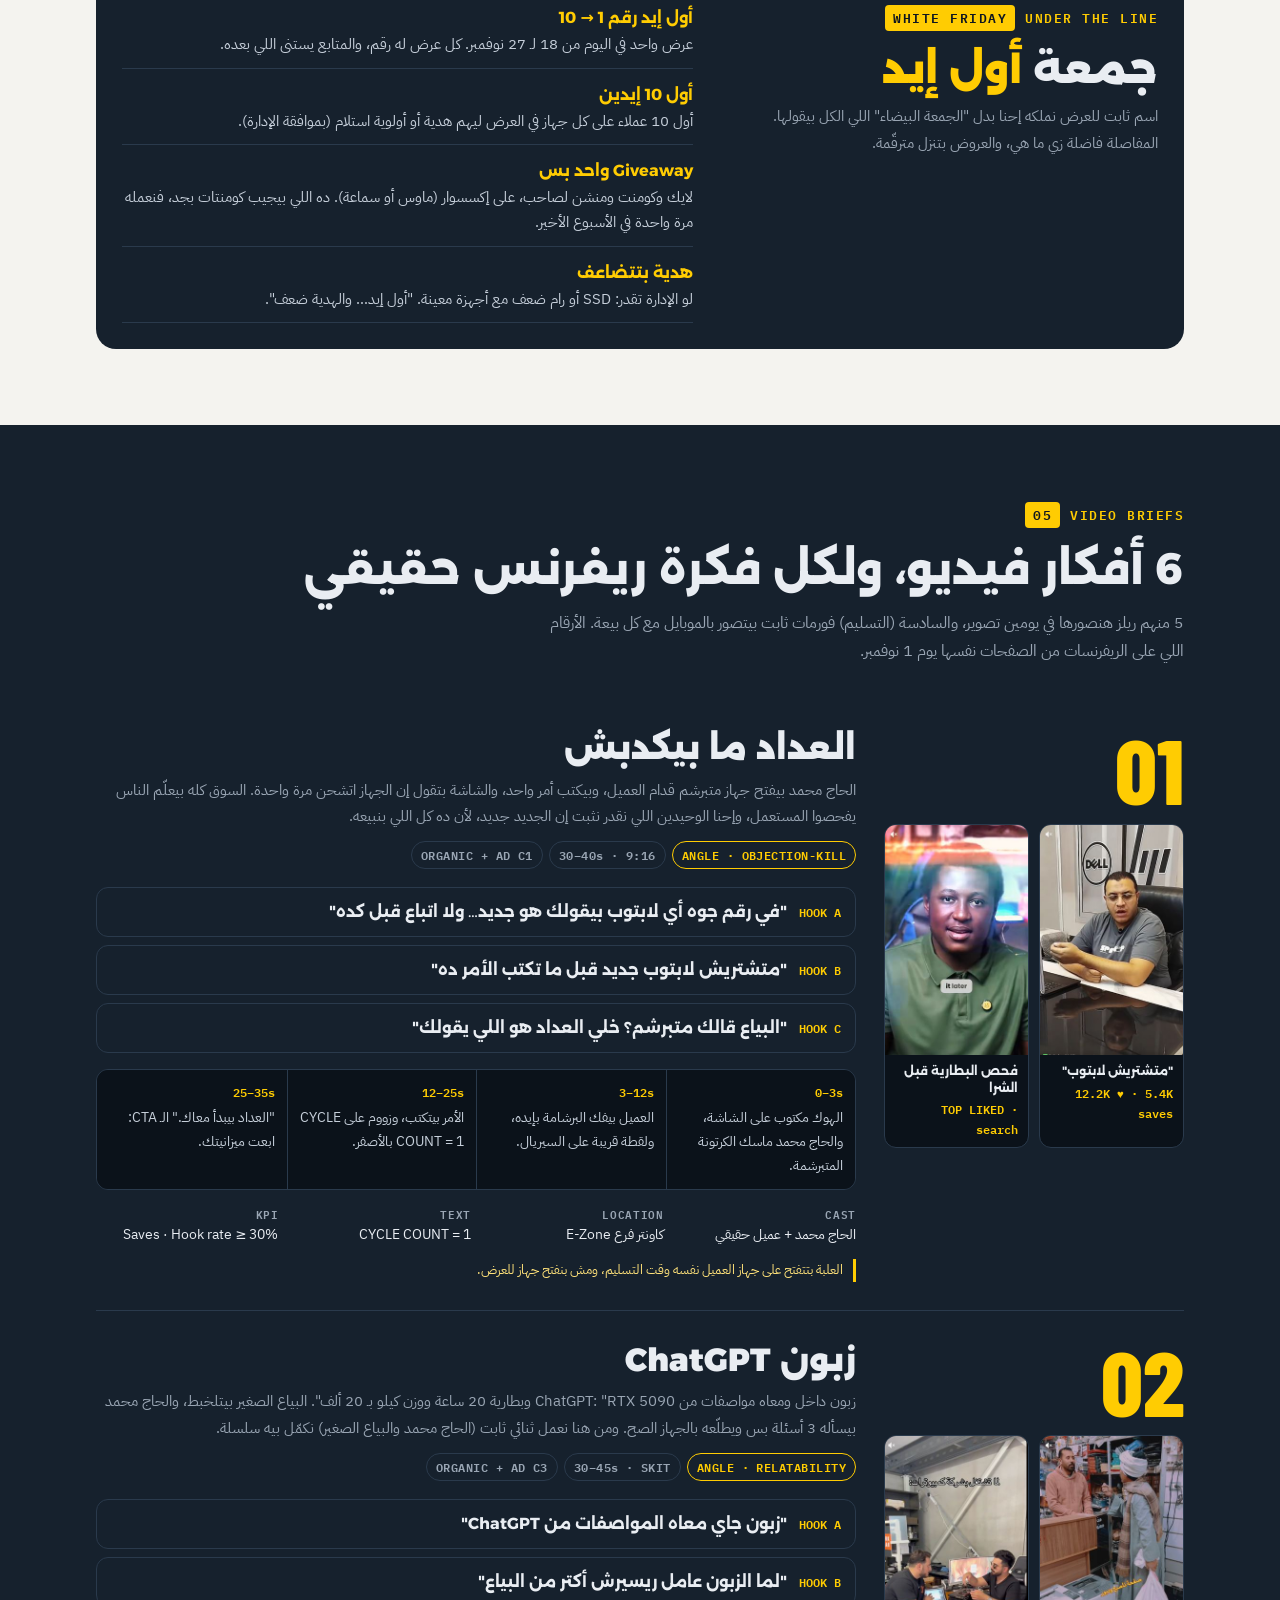
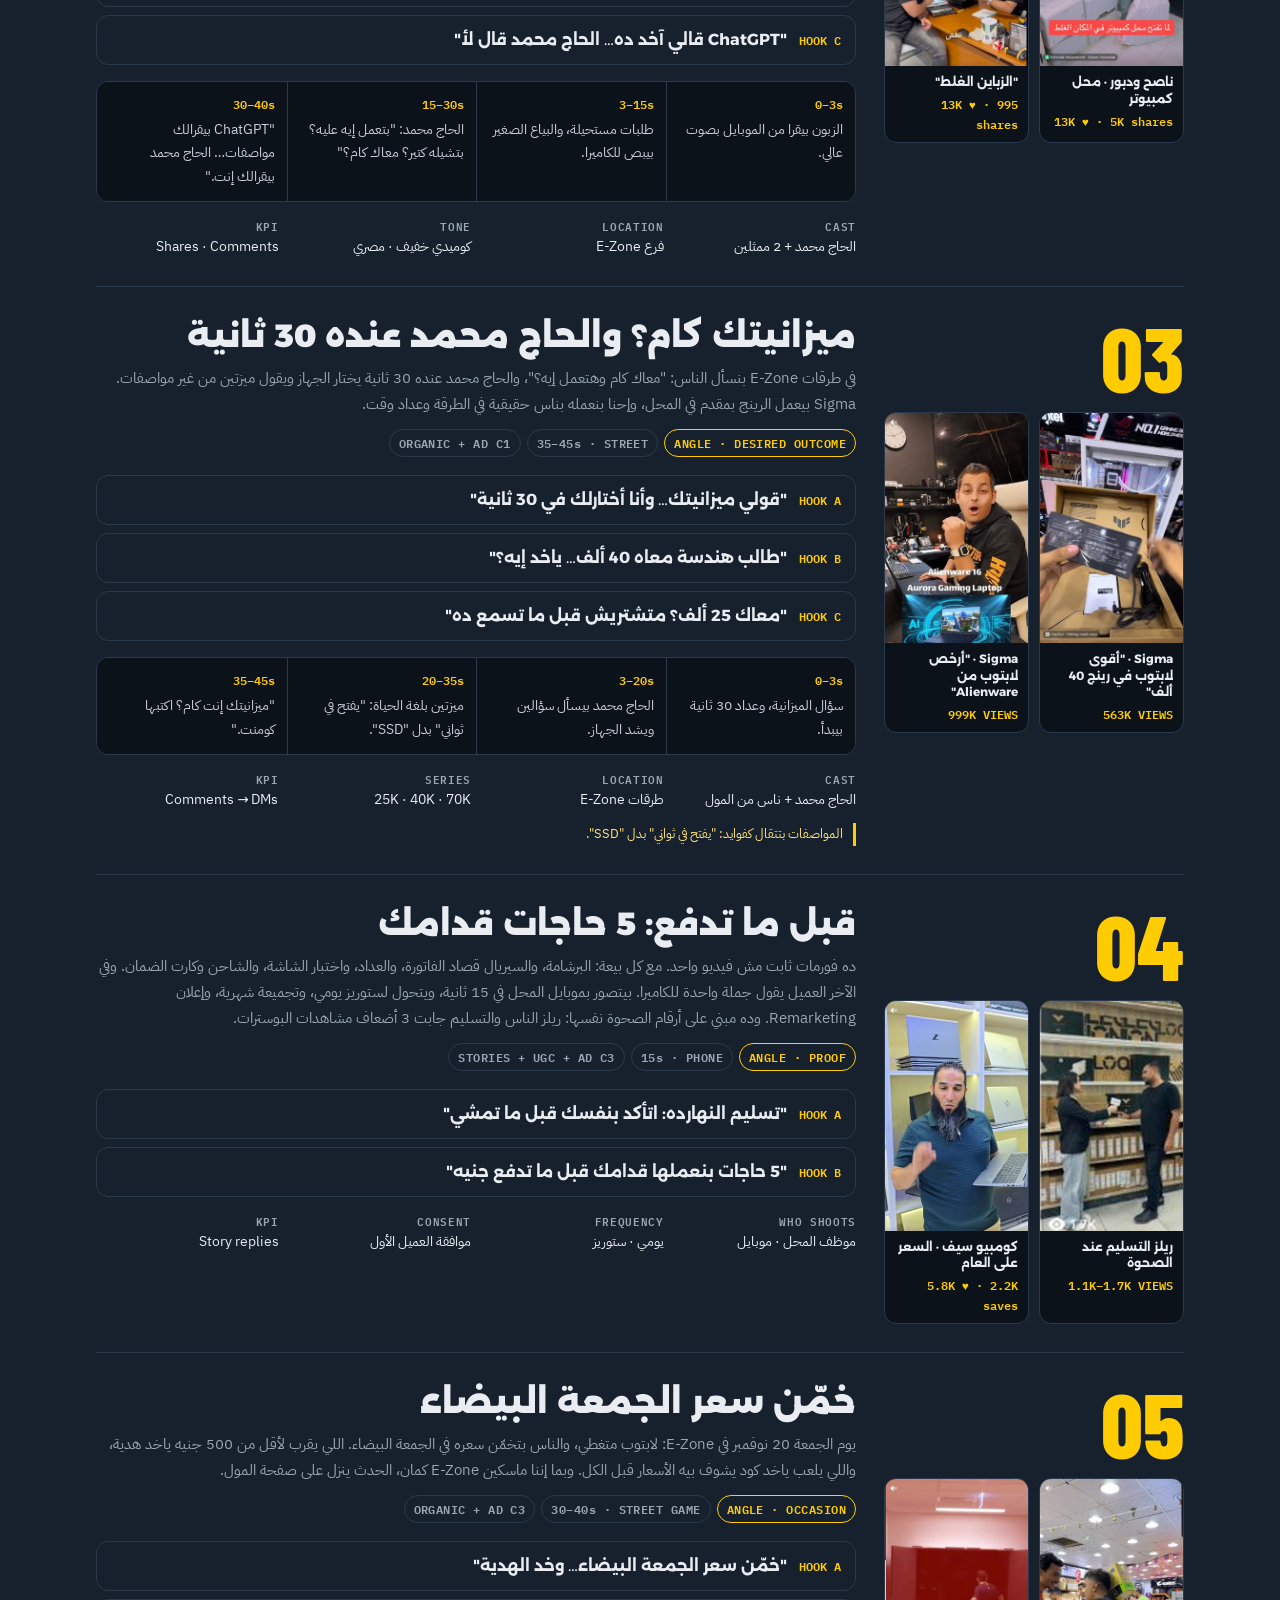
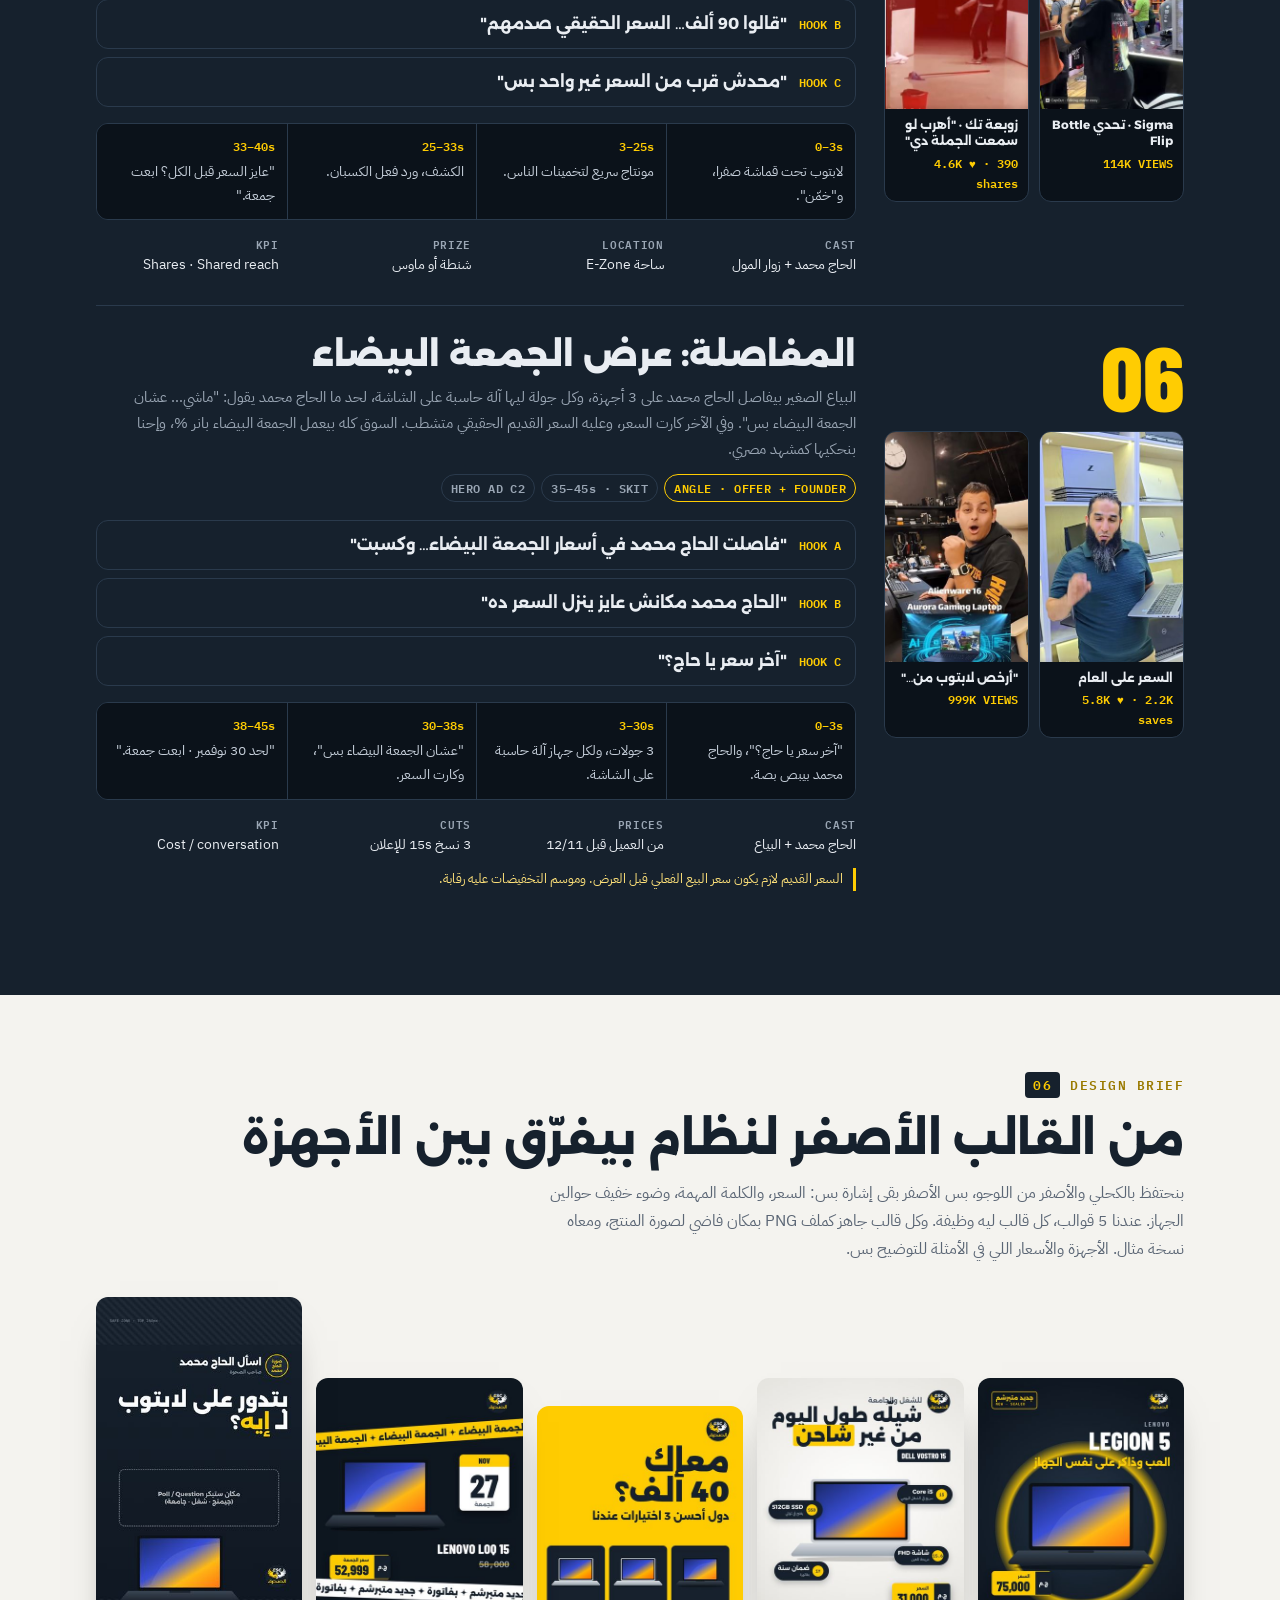
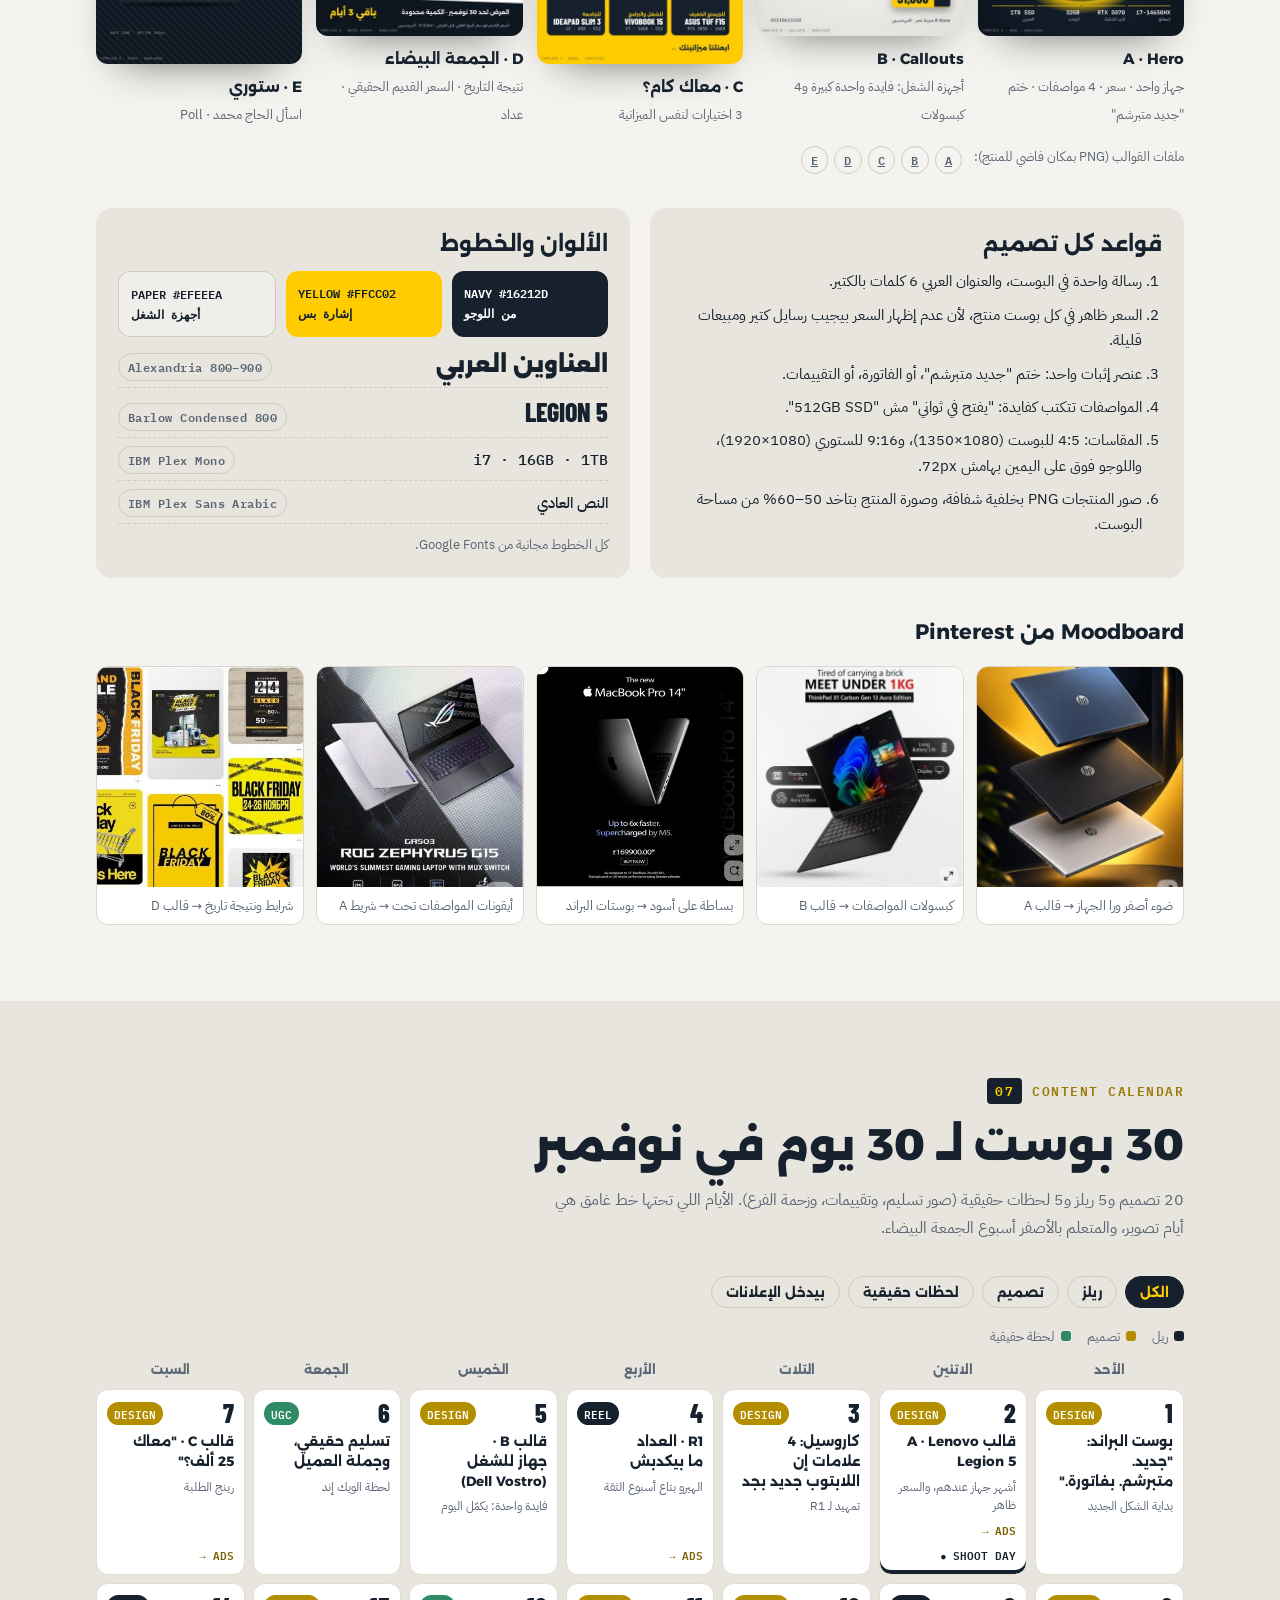
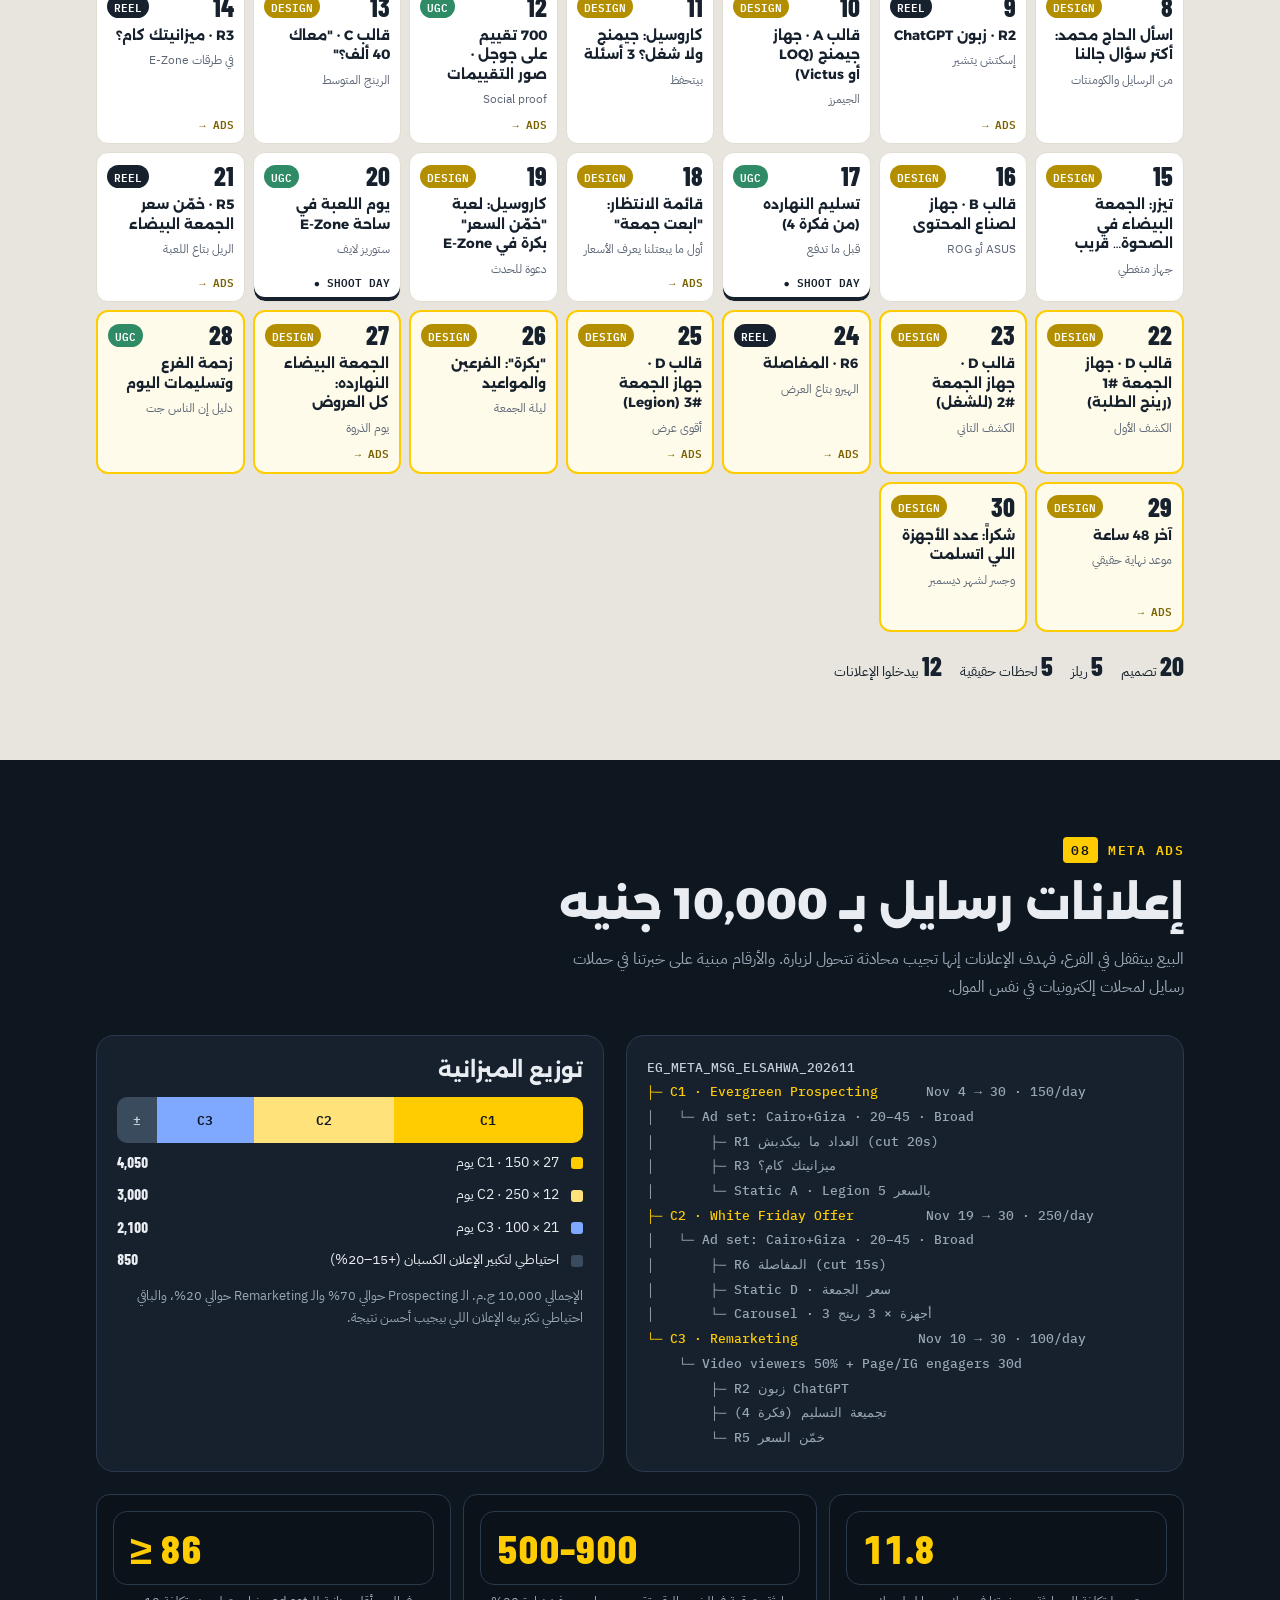
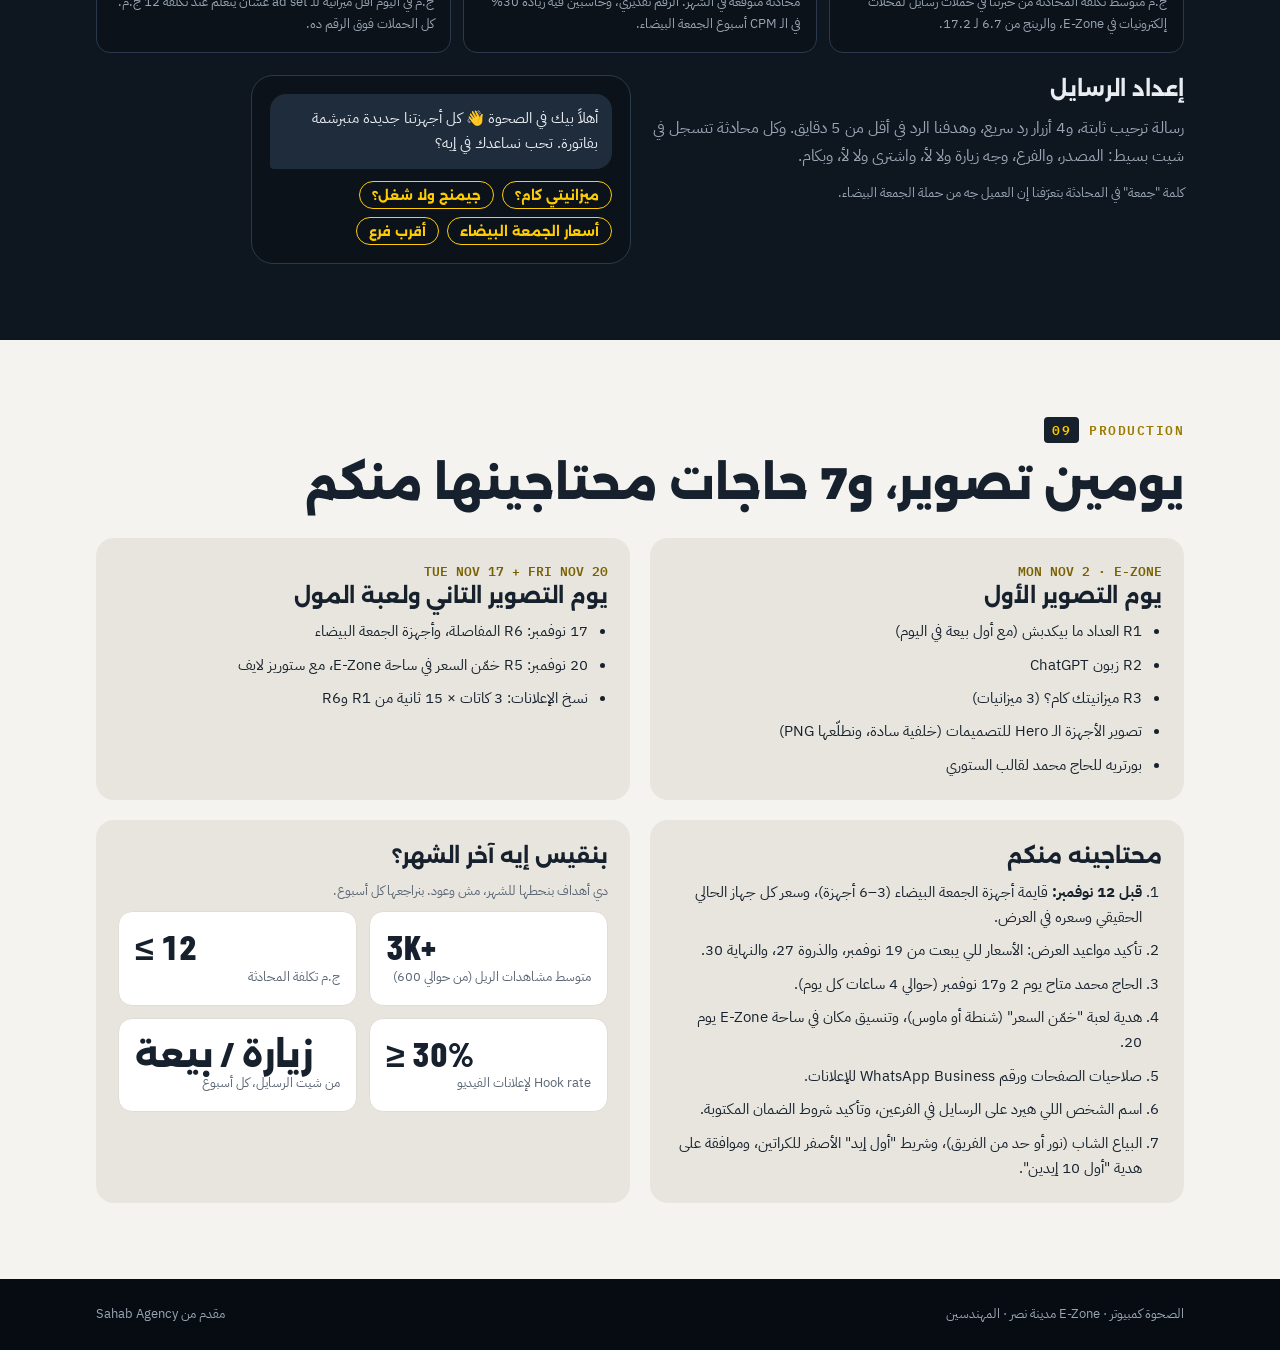
==== commit a22c29f6: "Add أول إيد reels identity section to November plan Co-Authored-By: Claude Opus 5.5 <noreply@anthrop" ====
--- a/plan/index.html
+++ b/plan/index.html
@@ -269,6 +269,77 @@
 @media (max-width:760px){.sources{columns:1}}
 .sources a{display:block;break-inside:avoid;padding:4px 0;color:var(--muted);text-decoration:none;border-bottom:1px dashed var(--line)}
 .sources a:hover{color:var(--yellow)}
+/* brand · أول إيد */
+.b-hero{display:grid;grid-template-columns:1fr 1fr;gap:30px;align-items:center}
+@media (max-width:860px){.b-hero{grid-template-columns:1fr}}
+.b-line{font:900 clamp(56px,11vw,128px)/1.2 var(--ar);color:var(--dark);margin:18px 0 22px}
+.b-line em{font-style:normal;background:var(--yellow);padding:0 .12em;border-radius:6px;box-decoration-break:clone;-webkit-box-decoration-break:clone}
+.b-tape{background:var(--yellow);color:var(--dark);transform:rotate(-4deg);padding:14px 0;overflow:hidden;white-space:nowrap;font:900 26px var(--ar);box-shadow:0 18px 30px -18px rgba(0,0,0,.45);border-top:2px dashed rgba(22,33,45,.25);border-bottom:2px dashed rgba(22,33,45,.25);transform-origin:right}
+.b-tape span{display:inline-block;animation:tape 18s linear infinite}
+@keyframes tape{to{transform:translateX(50%)}}
+.b-sub{font-size:clamp(22px,3vw,28px);font-weight:800;margin:56px 0 18px}
+.b-kit{display:grid;grid-template-columns:repeat(3,1fr);gap:14px}
+@media (max-width:900px){.b-kit{grid-template-columns:1fr 1fr}}
+@media (max-width:520px){.b-kit{grid-template-columns:1fr}}
+.b-el{background:var(--paper2);border-radius:16px;padding:18px;min-width:0;border-top:4px solid var(--yellow)}
+.b-el i{font:600 11.5px var(--mono);font-style:normal;color:#9A7A00;direction:ltr;display:block;text-align:right;letter-spacing:.06em}
+.b-el b{display:block;font:800 18px/1.45 var(--ar);margin:6px 0}
+.b-el span{font-size:14px;color:var(--dmuted)}
+.b-mocks{display:grid;grid-template-columns:240px 240px 1fr;gap:22px;margin-top:30px;align-items:start}
+@media (max-width:900px){.b-mocks{grid-template-columns:1fr 1fr}.b-cast{grid-column:1/-1}}
+@media (max-width:520px){.b-mocks{grid-template-columns:1fr}.b-phone{max-width:260px;margin-inline:auto!important}}
+.b-phone{margin:0;aspect-ratio:9/16;background:var(--ink);border-radius:24px;border:6px solid #070C12;display:flex;flex-direction:column;overflow:hidden;position:relative;box-shadow:0 30px 50px -28px rgba(0,0,0,.6)}
+.b-phone figcaption{position:absolute;bottom:-34px;right:0;left:0;text-align:center;font-size:12.5px;color:var(--dmuted)}
+.b-mocks{padding-bottom:34px}
+.b-top{padding:22px 14px 12px;text-align:center;font:800 17px/1.5 var(--ar);color:var(--text)}
+.b-top em{font-style:normal;color:var(--yellow)}
+.b-vid{flex:1;background:radial-gradient(70% 60% at 50% 45%,#2B3E52,#101922);display:grid;place-items:center}
+.b-box{width:62%;aspect-ratio:1.35;background:linear-gradient(160deg,#D9D4C7,#B9B2A2);border-radius:6px;position:relative;box-shadow:0 14px 24px -12px rgba(0,0,0,.7)}
+.b-boxtape{position:absolute;top:38%;right:-8%;left:-8%;background:var(--yellow);color:var(--dark);font:900 14px var(--ar);text-align:center;padding:5px 0;transform:rotate(-6deg)}
+.b-bot{display:flex;justify-content:space-between;align-items:center;padding:12px 16px 18px;font:800 15px var(--ar);color:var(--yellow)}
+.b-bot b{color:var(--text);font-weight:800}
+.b-bot .num{font-size:22px;color:var(--yellow)}
+.b-end{background:var(--navy)}
+.b-endin{flex:1;display:flex;flex-direction:column;align-items:center;justify-content:center;gap:12px;padding:18px;text-align:center}
+.b-endin img{width:78px;height:78px;border-radius:50%;box-shadow:0 0 0 2px var(--line)}
+.b-endin p{font:900 22px var(--ar);color:var(--text)}
+.b-endin p em{font-style:normal;color:var(--yellow)}
+.b-endin small{font-size:13px;color:var(--muted);line-height:1.6}
+.b-endtape{background:var(--yellow);color:var(--dark);font:800 13px var(--ar);padding:4px 14px;transform:rotate(-3deg);margin-top:6px}
+.b-cast{min-width:0}
+.b-cast h3{margin-bottom:12px}
+.b-person{background:#fff;border:1px solid #E1DDD3;border-radius:14px;padding:14px 16px;margin-bottom:10px}
+.b-person b{display:block;font-family:var(--ar);font-size:16px}
+.b-person span{font-size:14px;color:var(--dmuted)}
+.lex{display:grid;grid-template-columns:repeat(3,1fr);gap:10px}
+@media (max-width:900px){.lex{grid-template-columns:1fr 1fr}}
+@media (max-width:520px){.lex{grid-template-columns:1fr}}
+.lex div{background:var(--dark);color:var(--text);border-radius:14px;padding:14px 16px;min-width:0}
+.lex b{display:block;font:800 16px/1.5 var(--ar);color:var(--yellow)}
+.lex span{display:block;font-size:13px;color:var(--muted);margin-top:4px}
+.lex .lex-nick{grid-column:1/-1;background:var(--yellow)}
+.lex .lex-nick b{color:var(--dark);font-size:19px}
+.lex .lex-nick span{color:#4A4020}
+.fmts{display:grid;grid-template-columns:repeat(3,1fr);gap:14px}
+@media (max-width:900px){.fmts{grid-template-columns:1fr 1fr}}
+@media (max-width:560px){.fmts{grid-template-columns:1fr}}
+.fmt{background:#fff;border:1px solid #E1DDD3;border-radius:16px;padding:18px;display:flex;flex-direction:column;gap:8px;min-width:0}
+.fmt .fh{display:flex;justify-content:space-between;align-items:center}
+.fmt .fh .num{font-size:40px;line-height:1;color:var(--dark)}
+.fmt .tag.y{border-color:var(--dark);color:var(--dark);background:var(--yellow)}
+.fmt h3{font-size:20px}
+.fmt p{font-size:14px;color:var(--dmuted)}
+.fhook{margin-top:auto;font:700 14.5px/1.5 var(--ar);border-right:4px solid var(--yellow);padding:6px 10px;background:var(--paper)}
+.b-wf{margin-top:40px;background:var(--dark);color:var(--text);border-radius:20px;padding:26px;display:grid;grid-template-columns:1fr 1.3fr;gap:26px}
+@media (max-width:860px){.b-wf{grid-template-columns:1fr}}
+.b-wf h3{font-size:clamp(28px,4vw,40px);font-weight:900}
+.b-wf h3 em{font-style:normal;color:var(--yellow)}
+.b-wf p{color:var(--muted);margin-top:8px;font-size:15px}
+.b-wf .eyebrow b{background:var(--yellow);color:var(--ink)}
+.b-wf ul{list-style:none;margin:0;padding:0;display:grid;gap:12px}
+.b-wf li{font-size:14.5px;color:#C6CFDA;border-bottom:1px solid var(--line);padding-bottom:10px}
+.b-wf li b{display:block;font-family:var(--ar);color:var(--yellow);font-size:16px}
+@media print{.b-tape span{animation:none!important}.fmt,.b-el,.lex div,.b-person,.b-phone,.b-wf{break-inside:avoid}}
 footer{background:#070C12;color:var(--muted);font-size:13px;padding-block:24px}
 footer .wrap{display:flex;justify-content:space-between;gap:12px;flex-wrap:wrap}
 :focus-visible{outline:2px solid var(--yellow);outline-offset:3px}
@@ -317,7 +388,7 @@
 </header>
 
 <nav class="toc" aria-label="أقسام الخطة"><div class="wrap">
-  <a href="#audit">الوضع الحالي</a><a href="#market">السوق</a><a href="#idea">الفكرة الكبيرة</a><a href="#videos">6 أفكار فيديو</a><a href="#design">التصميمات</a><a href="#calendar">كالندر 30 يوم</a><a href="#ads">الإعلانات</a><a href="#shoot">التصوير والمطلوب</a>
+  <a href="#audit">الوضع الحالي</a><a href="#market">السوق</a><a href="#idea">الفكرة الكبيرة</a><a href="#brand">هوية أول إيد</a><a href="#videos">6 أفكار فيديو</a><a href="#design">التصميمات</a><a href="#calendar">كالندر 30 يوم</a><a href="#ads">الإعلانات</a><a href="#shoot">التصوير والمطلوب</a>
 </div></nav>
 
 <!-- AUDIT -->
@@ -400,10 +471,139 @@
   </div>
 </section>
 
+<!-- BRAND -->
+<section class="paper" id="brand">
+  <div class="wrap">
+    <div class="eyebrow"><b>04</b> BRAND · REELS IDENTITY</div>
+    <div class="b-hero">
+      <div>
+        <p class="b-line" data-anim="rise">أول <em>إيد</em>.</p>
+        <p class="lead" style="margin-bottom:0">الهوية الثابتة لريلز الصحوة. العداد هو الدليل، و"أول إيد" هو الاسم اللي الناس هتفتكره: إنت أول إيد تلمس الجهاز، والختم بيتفتح قدامك. نفس الجملة، ونفس الصوت، ونفس الإطار في كل ريل، لحد ما الناس تقولها هي قبلنا.</p>
+      </div>
+      <div class="b-tape" data-anim="tape" aria-hidden="true"><span>أول إيد · أول إيد · أول إيد · أول إيد · أول إيد · أول إيد · أول إيد · أول إيد</span></div>
+    </div>
+
+    <h3 class="b-sub">6 عناصر بتتكرر في كل فيديو</h3>
+    <div class="b-kit">
+      <div class="b-el" data-anim="rise"><i>01 · LINE</i><b>"الصحوة · أول إيد"</b><span>التوقيع اللي بيقفل كل ريل وكل تصميم، ومعاه هاشتاج ثابت #أول_إيد.</span></div>
+      <div class="b-el" data-anim="rise" data-d="60"><i>02 · SOUND</i><b>صوت فتح الختم</b><span>أول ثانية في كل ريل: صوت البرشامة وهي بتتقطع. بيبقى التوقيع الصوتي للصحوة، والناس تعرفه من غير ما تبص.</span></div>
+      <div class="b-el" data-anim="rise" data-d="120"><i>03 · TAPE</i><b>الشريط الأصفر</b><span>شريط أصفر مكتوب عليه "أول إيد" على كل كرتونة بتخرج من المحل. بيظهر في الفيديو، وبيروح مع العميل البيت.</span></div>
+      <div class="b-el" data-anim="rise"><i>04 · CLOSE</i><b>"العداد بيبدأ معاك… يبقى انت في الأمان"</b><span>جملة القفلة الثابتة على لسان الحاج محمد في آخر كل فيديو.</span></div>
+      <div class="b-el" data-anim="rise" data-d="60"><i>05 · RITUAL</i><b>"مبروك أول إيد يا بشمهندس"</b><span>طقس التسليم: الجملة دي بتتقال لكل عميل، ومعاها صورة بالكرتونة والشريط الأصفر.</span></div>
+      <div class="b-el" data-anim="rise" data-d="120"><i>06 · FRAME</i><b>الإطار المترقّم</b><span>كل ريل جوه نفس الإطار الكحلي: هوك قصير فوق الفيديو، وتحته "أول إيد · رقم 07". الرقم بيزيد مع كل حلقة.</span></div>
+    </div>
+
+    <div class="b-mocks">
+      <figure class="b-phone" data-anim="rise">
+        <div class="b-top">البياع قالك جديد؟<br><em>اسأله السؤال ده</em></div>
+        <div class="b-vid">
+          <div class="b-box"><div class="b-boxtape">أول إيد</div></div>
+        </div>
+        <div class="b-bot"><span>أول إيد</span><b>رقم <span class="num" data-count="7">7</span></b></div>
+        <figcaption>الإطار المترقّم: هوك فوق، والرقم تحت</figcaption>
+      </figure>
+      <figure class="b-phone b-end" data-anim="rise" data-d="120">
+        <div class="b-endin">
+          <img src="img/logo.png" alt="">
+          <p>الصحوة · <em>أول إيد</em></p>
+          <small>العداد بيبدأ معاك… يبقى انت في الأمان</small>
+          <div class="b-endtape">#أول_إيد</div>
+        </div>
+        <figcaption>الإند كارد: آخر 2 ثانية في كل ريل</figcaption>
+      </figure>
+      <div class="b-cast">
+        <h3>الشخصيات الثابتة</h3>
+        <div class="b-person" data-anim="rise"><b>الحاج محمد</b><span>الخبرة والوش. نفس القعدة على كاونتر E-Zone ونفس الهيئة في كل فيديو. جملته: "بتعمل إيه عليه؟ ومعاك كام؟"</span></div>
+        <div class="b-person" data-anim="rise" data-d="60"><b>البياع الشاب · نور</b><span>المتحمس اللي لسه بيتعلم، واللي بيوقع في المواقف. هو اللي بيعمل الضحك، والحاج محمد هو اللي بيقفل. (نور، أو حد من فريق الصحوة)</span></div>
+        <div class="b-person" data-anim="rise" data-d="120"><b>العميل</b><span>البطل الحقيقي. وشه وهو بيفتح الختم هو أقوى لقطة عندنا.</span></div>
+        <p class="src" style="margin-top:12px">لحظة أول إيد اليومية محتاجة حد موجود في المحل كل يوم. لو نور مش من فريق المحل، يبقى هو في السيتكوم، وحد من الفريق في اليومي.</p>
+      </div>
+    </div>
+
+    <h3 class="b-sub">قاموس أول إيد · الجمل اللي هتتكرر</h3>
+    <p class="lead" style="margin-top:4px">جمل قصيرة ثابتة بتتقال بنفس الكلمات كل مرة. التكرار هو اللي بيحوّلها لكلام الناس.</p>
+    <div class="lex">
+      <div data-anim="rise"><b>"أول إيد… والختم بيتفتح قدامك"</b><span>افتتاحية أي فيديو تسليم</span></div>
+      <div data-anim="rise" data-d="40"><b>"العداد بيبدأ معاك… يبقى انت في الأمان"</b><span>قفلة كل ريل</span></div>
+      <div data-anim="rise" data-d="80"><b>"مبروك أول إيد يا بشمهندس"</b><span>كل تسليم، من غير استثناء</span></div>
+      <div data-anim="rise"><b>"معاك كام؟ الحاج محمد مطلعلك 3… اختار"</b><span>فورمات الميزانية</span></div>
+      <div data-anim="rise" data-d="40"><b>"اكتب ميزانيتك ومجالك… والحاج يرد عليك بفيديو"</b><span>الـ CTA في الكابشن والكومنتات</span></div>
+      <div data-anim="rise" data-d="80"><b>"أكتر ختم اتفتح الشهر ده"</b><span>بدل "الأكثر مبيعاً"</span></div>
+      <div data-anim="rise"><b>"يشيل 4 سنين كلية من غير ما يشتكي"</b><span>بنبالغ في الاستخدام، مش في المواصفات</span></div>
+      <div data-anim="rise" data-d="40"><b>"السعر ثابت لحد ما الكرتونة تخلص"</b><span>عروض الكمية المحدودة</span></div>
+      <div data-anim="rise" data-d="80"><b>"أرخص [ماركة] أول إيد في المول"</b><span>هوك للأجهزة الاقتصادية</span></div>
+      <div data-anim="rise"><b>"ملك رينج الـ 30"</b><span>لقب لأقوى جهاز في كل ميزانية</span></div>
+      <div data-anim="rise" data-d="40"><b>"مش كل جديد… أول إيد"</b><span>سلسلة التوعية</span></div>
+      <div data-anim="rise" data-d="80" class="lex-nick"><b>"الطيارة" · "التقيل" · "حبيب الطلبة" · "رفيق المهندس"</b><span>ألقاب ثابتة لأجهزة البطل، عشان العميل يطلب الجهاز باسمه</span></div>
+    </div>
+
+    <h3 class="b-sub">7 فورمات ريلز ثابتة</h3>
+    <p class="lead" style="margin-top:4px">كل فورمات له اسم ورقم حلقة، عشان المتابع يستنى الحلقة الجاية. الريلز الخمسة المتصورة في الخطة دي بتنزل جوه الفورمات دي.</p>
+    <div class="fmts">
+      <article class="fmt" data-anim="rise">
+        <div class="fh"><span class="num">01</span><i class="tag y">DAILY · 15s</i></div>
+        <h3>لحظة أول إيد</h3>
+        <p>مع كل بيعة: العميل بيقطع الختم، صوت البرشامة، والشريط الأصفر، و"مبروك أول إيد يا بشمهندس". بيتصور بالموبايل في دقيقة.</p>
+        <div class="fhook">"أول إيد رقم 12 النهارده… مبروك يا بشمهندس"</div>
+      </article>
+      <article class="fmt" data-anim="rise" data-d="60">
+        <div class="fh"><span class="num">02</span><i class="tag y">WEEKLY</i></div>
+        <h3>معاك كام؟</h3>
+        <p>ميزانية واحدة، والحاج محمد بيطلّع 3 أجهزة أول إيد ويقول كل واحد ينفع لمين. الناس تكتب ميزانيتها في الكومنتات، والحلقة الجاية ترد عليهم.</p>
+        <div class="fhook">"معاك 25 ألف؟ استنى… دول أول إيد اللي يستاهلوا"</div>
+      </article>
+      <article class="fmt" data-anim="rise" data-d="120">
+        <div class="fh"><span class="num">03</span><i class="tag y">WEEKLY · TRUST</i></div>
+        <h3>مش كل جديد… أول إيد</h3>
+        <p>سلسلة توعية: الحاج محمد بيوري الناس إزاي يكشفوا الجهاز اللي اتفتح قبل كده، من العداد والختم وتاريخ تفعيل الضمان. بنعلّم الناس، والصحوة هي اللي بتعدي الاختبار.</p>
+        <div class="fhook">"قالك جديد؟ اسأله السؤال ده قبل ما تدفع"</div>
+      </article>
+      <article class="fmt" data-anim="rise">
+        <div class="fh"><span class="num">04</span><i class="tag y">BI-WEEKLY · SKIT</i></div>
+        <h3>سيتكوم الصحوة</h3>
+        <p>الحاج محمد ونور جوه المحل: موقف يومي، وقفلة محدش يتوقعها، والجهاز هو الحل. كل حلقة فيها جملة ثابتة بتتكرر. حلقات: زبون ChatGPT، زبون بيفاصل بسكرين شوت، نور بيبيع لوحده لأول مرة، أم جاية تشتري لابن داخل الجامعة.</p>
+        <div class="fhook">"نور… سيب الزبون للحاج"</div>
+      </article>
+      <article class="fmt" data-anim="rise" data-d="60">
+        <div class="fh"><span class="num">05</span><i class="tag y">MONTHLY</i></div>
+        <h3>اعترافات بياع لابتوبات</h3>
+        <p>الحاج محمد بيعترف للكاميرا بحاجة غريبة، والآخر بيطلع اعتراف لصالح العميل. فضول في البداية، وثقة في الآخر.</p>
+        <div class="fhook">"أنا بخسر زباين كل يوم… وهقولك ليه"</div>
+      </article>
+      <article class="fmt" data-anim="rise" data-d="120">
+        <div class="fh"><span class="num">06</span><i class="tag y">MONTHLY · ANTI-AD</i></div>
+        <h3>إعلان مش إعلان</h3>
+        <p>من غير موسيقى ولا مؤثرات: الكاميرا ثابتة على كرتونة، وإيد بتقطع الختم، وخلاص. هدوء بيكسر السكرول وسط الإعلانات العالية.</p>
+        <div class="fhook">"مش هنعمل إعلان النهارده… هنفتح كرتونة وخلاص"</div>
+      </article>
+      <article class="fmt" data-anim="rise">
+        <div class="fh"><span class="num">07</span><i class="tag y">GAME</i></div>
+        <h3>أول إيد ولا تاني إيد؟</h3>
+        <p>جهازين قدام الكاميرا، والمتابعين يخمّنوا في الكومنتات مين اللي اتفتح قبل كده. الإجابة في الحلقة الجاية، والعداد هو الحكم.</p>
+        <div class="fhook">"واحد فيهم اتفتح قبل كده… تعرف مين؟"</div>
+      </article>
+    </div>
+
+    <div class="b-wf" data-anim="rise">
+      <div>
+        <div class="eyebrow" style="color:var(--yellow)"><b>WHITE FRIDAY</b> UNDER THE LINE</div>
+        <h3>جمعة <em>أول إيد</em></h3>
+        <p>اسم ثابت للعرض نملكه إحنا بدل "الجمعة البيضاء" اللي الكل بيقولها. المفاصلة فاضلة زي ما هي، والعروض بتنزل مترقّمة.</p>
+      </div>
+      <ul>
+        <li><b>أول إيد رقم 1 → 10</b>عرض واحد في اليوم من 18 لـ 27 نوفمبر. كل عرض له رقم، والمتابع يستنى اللي بعده.</li>
+        <li><b>أول 10 إيدين</b>أول 10 عملاء على كل جهاز في العرض ليهم هدية أو أولوية استلام (بموافقة الإدارة).</li>
+        <li><b>Giveaway واحد بس</b>لايك وكومنت ومنشن لصاحب، على إكسسوار (ماوس أو سماعة). ده اللي بيجيب كومنتات بجد، فنعمله مرة واحدة في الأسبوع الأخير.</li>
+        <li><b>هدية بتتضاعف</b>لو الإدارة تقدر: SSD أو رام ضعف مع أجهزة معينة. "أول إيد… والهدية ضعف".</li>
+      </ul>
+    </div>
+  </div>
+</section>
+
 <!-- VIDEOS -->
 <section class="navy" id="videos">
   <div class="wrap">
-    <div class="eyebrow"><b>04</b> VIDEO BRIEFS</div>
+    <div class="eyebrow"><b>05</b> VIDEO BRIEFS</div>
     <h2>6 أفكار فيديو، ولكل فكرة ريفرنس حقيقي</h2>
     <p class="lead">5 منهم ريلز هنصورها في يومين تصوير، والسادسة (التسليم) فورمات ثابت بيتصور بالموبايل مع كل بيعة. الأرقام اللي على الريفرنسات من الصفحات نفسها يوم 1 نوفمبر.</p>
 
@@ -570,7 +770,7 @@
 <!-- DESIGN -->
 <section class="paper" id="design">
   <div class="wrap">
-    <div class="eyebrow"><b>05</b> DESIGN BRIEF</div>
+    <div class="eyebrow"><b>06</b> DESIGN BRIEF</div>
     <h2>من القالب الأصفر لنظام بيفرّق بين الأجهزة</h2>
     <p class="lead">بنحتفظ بالكحلي والأصفر من اللوجو، بس الأصفر بقى إشارة بس: السعر، والكلمة المهمة، وضوء خفيف حوالين الجهاز. عندنا 5 قوالب، كل قالب ليه وظيفة. وكل قالب جاهز كملف PNG بمكان فاضي لصورة المنتج، ومعاه نسخة مثال. الأجهزة والأسعار اللي في الأمثلة للتوضيح بس.</p>
     <div class="tgrid">
@@ -630,7 +830,7 @@
 <!-- CALENDAR -->
 <section class="paper" id="calendar" style="background:var(--paper2)">
   <div class="wrap">
-    <div class="eyebrow"><b>06</b> CONTENT CALENDAR</div>
+    <div class="eyebrow"><b>07</b> CONTENT CALENDAR</div>
     <h2>30 بوست لـ 30 يوم في نوفمبر</h2>
     <p class="lead">20 تصميم و5 ريلز و5 لحظات حقيقية (صور تسليم، وتقييمات، وزحمة الفرع). الأيام اللي تحتها خط غامق هي أيام تصوير، والمتعلم بالأصفر أسبوع الجمعة البيضاء.</p>
     <div class="filters" role="group" aria-label="فلتر نوع البوست">
@@ -649,7 +849,7 @@
 <!-- ADS -->
 <section id="ads">
   <div class="wrap">
-    <div class="eyebrow"><b>07</b> META ADS</div>
+    <div class="eyebrow"><b>08</b> META ADS</div>
     <h2>إعلانات رسايل بـ 10,000 جنيه</h2>
     <p class="lead">البيع بيتقفل في الفرع، فهدف الإعلانات إنها تجيب محادثة تتحول لزيارة. والأرقام مبنية على خبرتنا في حملات رسايل لمحلات إلكترونيات في نفس المول.</p>
     <div class="adgrid">
@@ -705,8 +905,8 @@
 <!-- SHOOT + NEEDS -->
 <section class="paper" id="shoot">
   <div class="wrap">
-    <div class="eyebrow"><b>08</b> PRODUCTION</div>
-    <h2>يومين تصوير، و6 حاجات محتاجينها منكم</h2>
+    <div class="eyebrow"><b>09</b> PRODUCTION</div>
+    <h2>يومين تصوير، و7 حاجات محتاجينها منكم</h2>
     <div class="two" style="margin-top:26px">
       <div class="box" data-anim="rise">
         <div class="d">MON NOV 2 · E-ZONE</div>
@@ -739,6 +939,7 @@
           <li>هدية لعبة "خمّن السعر" (شنطة أو ماوس)، وتنسيق مكان في ساحة E-Zone يوم 20.</li>
           <li>صلاحيات الصفحات ورقم WhatsApp Business للإعلانات.</li>
           <li>اسم الشخص اللي هيرد على الرسايل في الفرعين، وتأكيد شروط الضمان المكتوبة.</li>
+          <li>البياع الشاب (نور أو حد من الفريق)، وشريط "أول إيد" الأصفر للكراتين، وموافقة على هدية "أول 10 إيدين".</li>
         </ol>
       </div>
       <div class="box" data-anim="rise" data-d="80">
@@ -835,6 +1036,7 @@
   function play(el){var d=+(el.dataset.d||0),a=el.dataset.anim;
     if(a==='rise')rise(el,d);
     if(a==='phases'){var f=el.querySelector('.fill');if(f)grow(f,100,1600);el.querySelectorAll('.ph').forEach(function(p,i){rise(p,250+i*200)})}
+    if(a==='tape')el.animate([{transform:'rotate(-4deg) scaleX(0)'},{transform:'rotate(-4deg) scaleX(1)'}],{duration:900,delay:200,easing:E,fill:'backwards'});
     if(a==='stack')el.querySelectorAll('i').forEach(function(s,i){grow(s,i*220,800)});
     el.querySelectorAll('[data-bar]').forEach(function(b,i){grow(b,250+i*160)});
     el.querySelectorAll('[data-count]').forEach(count);}
